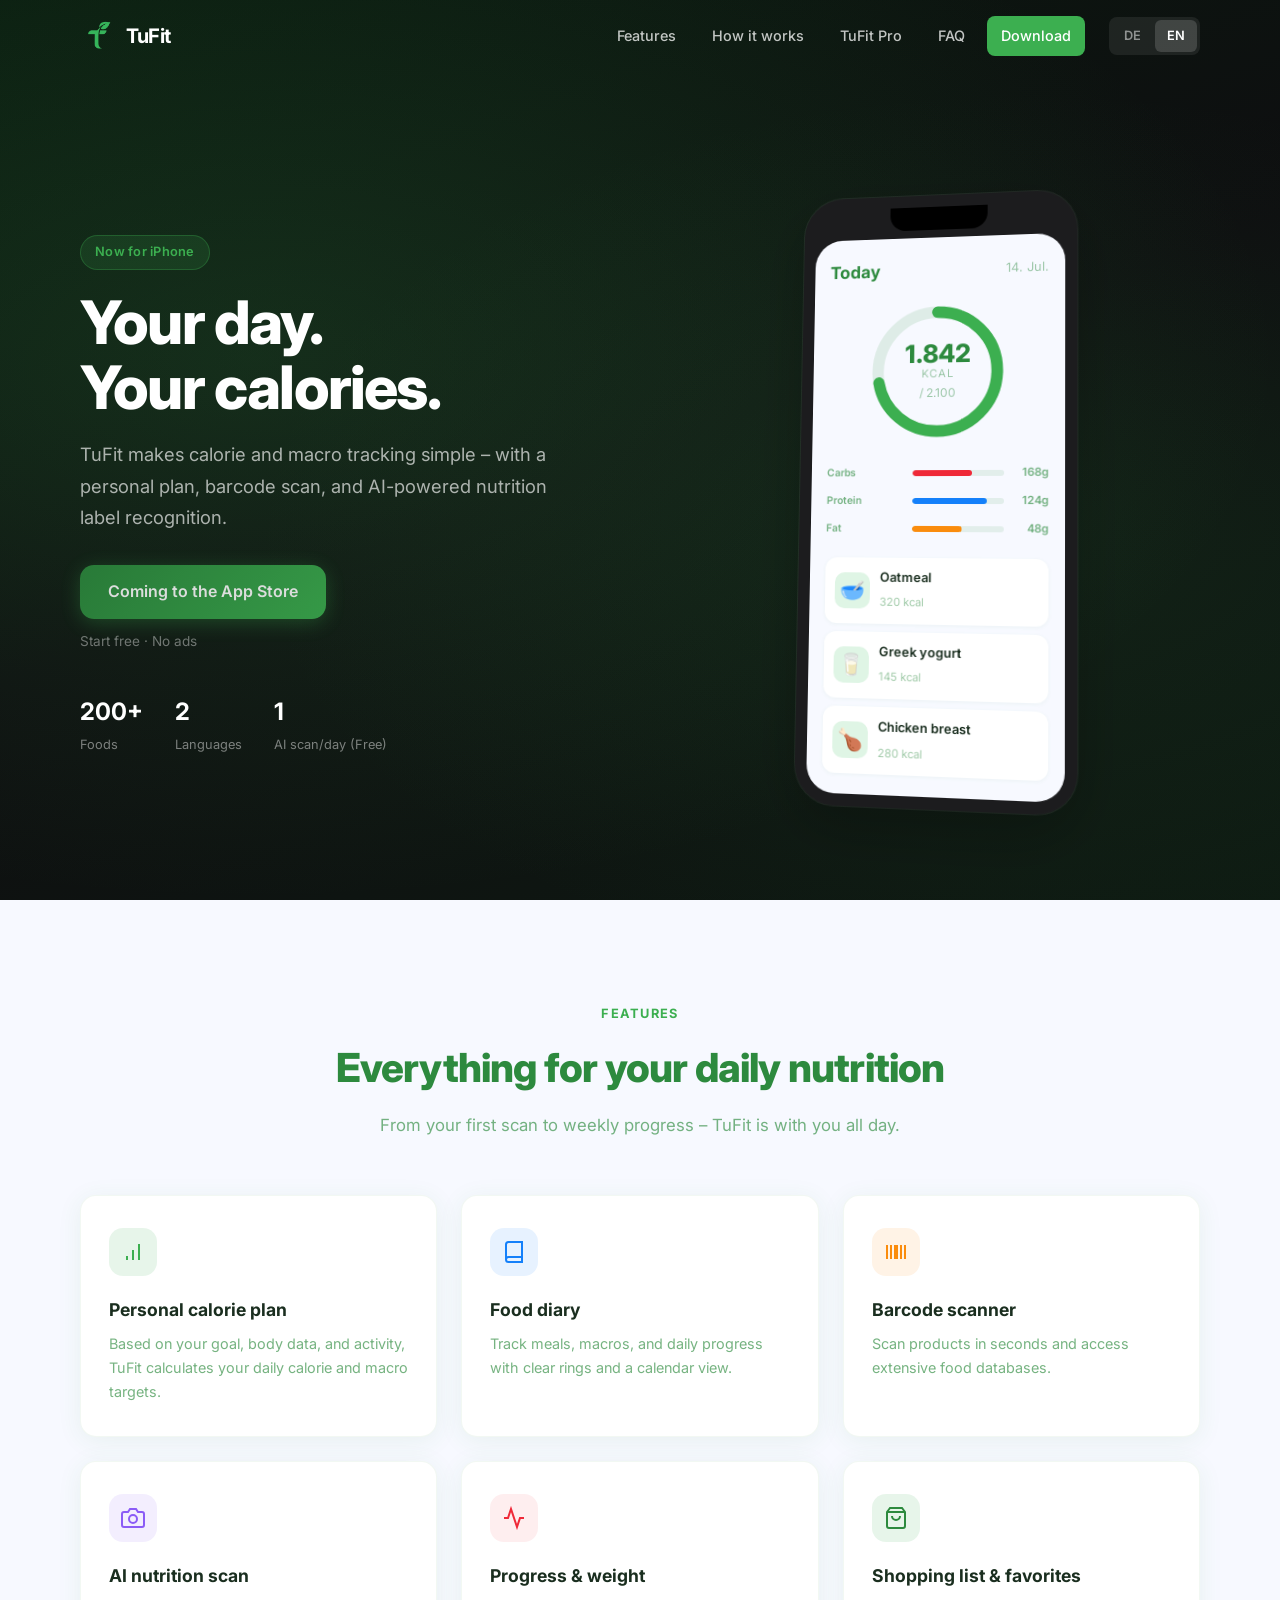
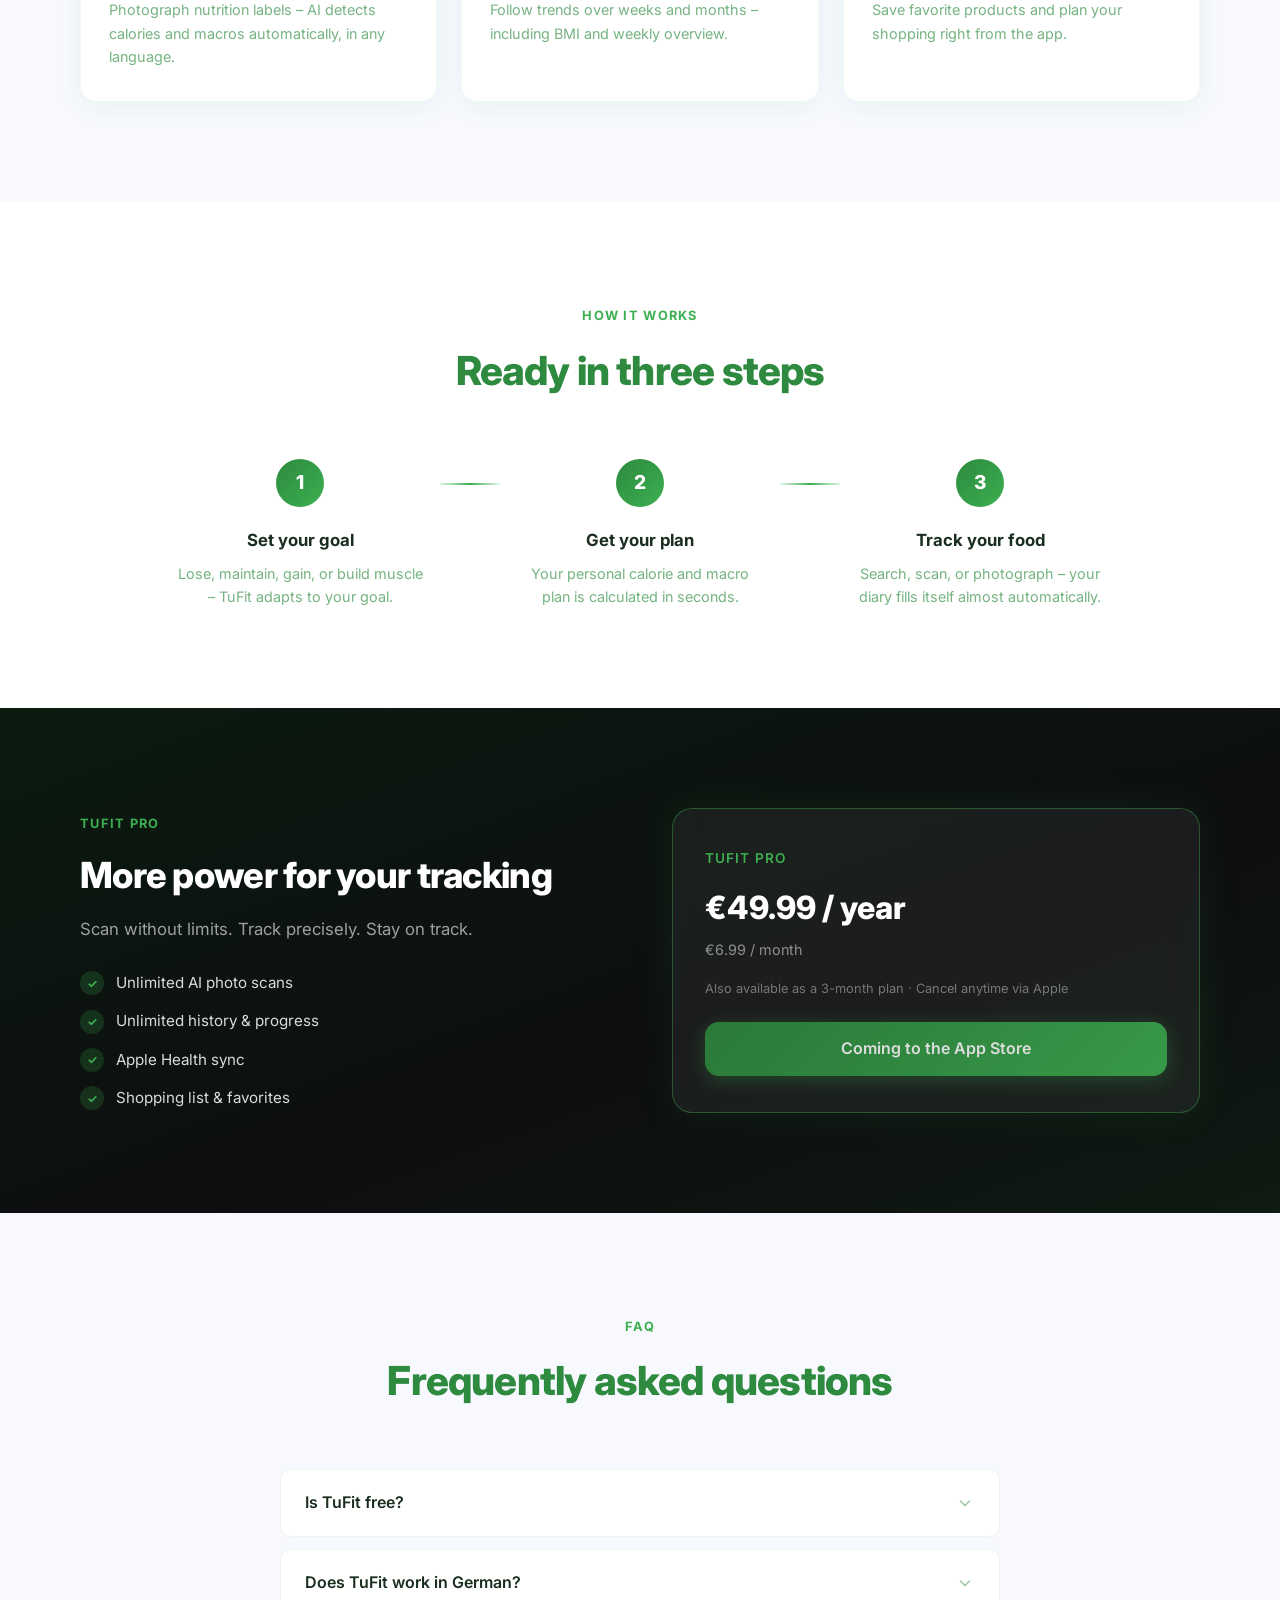
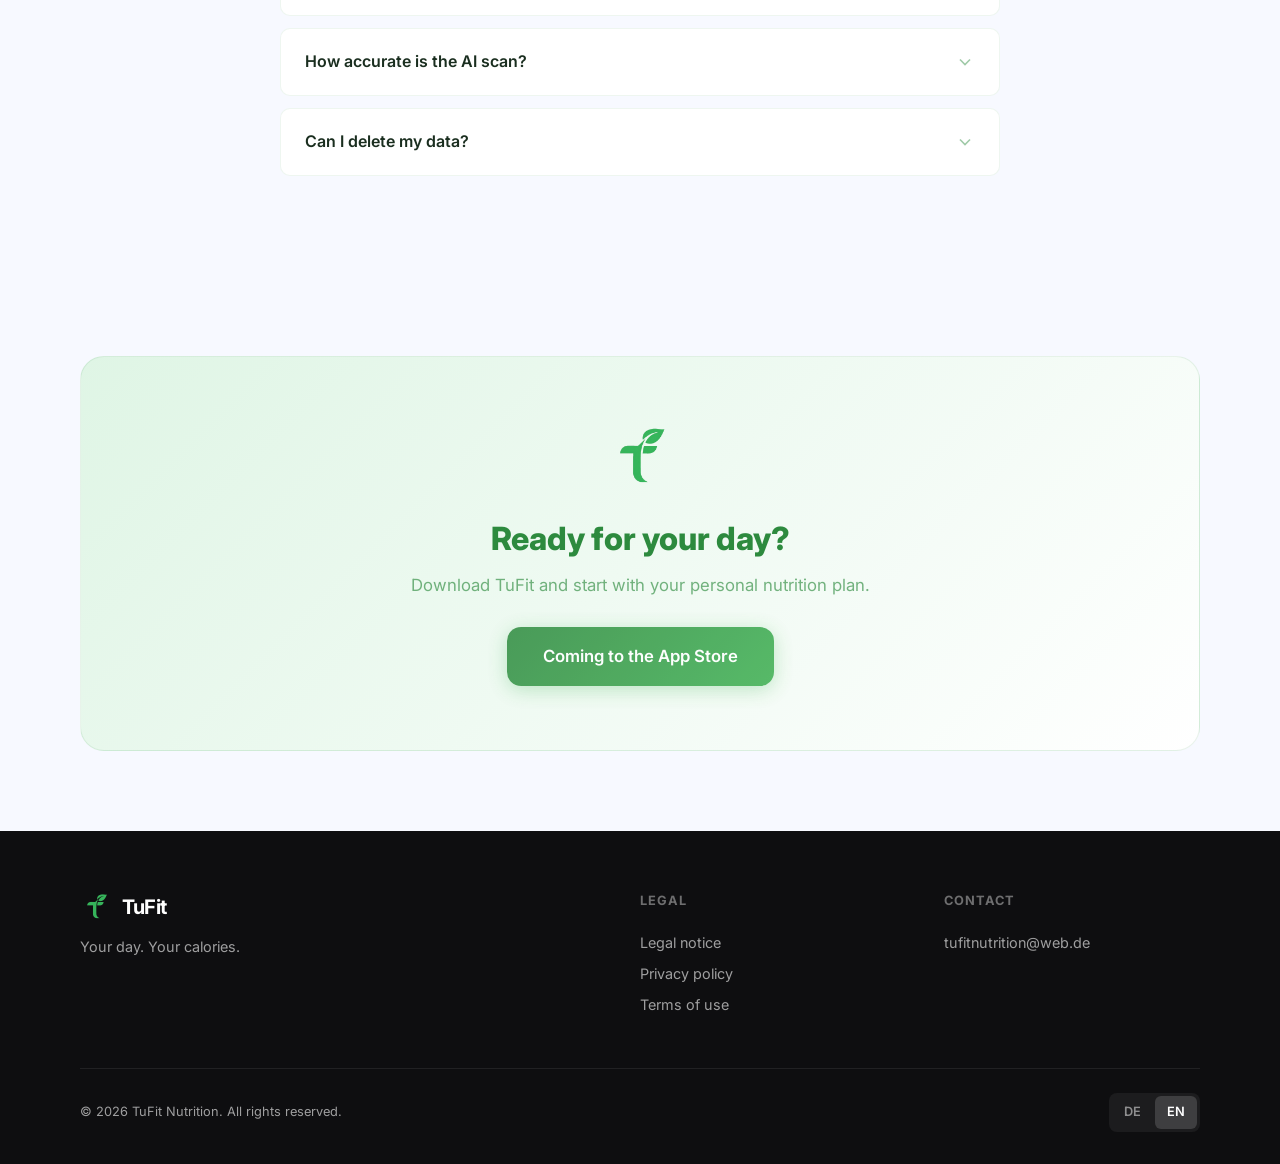
==== index.html @ 39a2e3a8 "Initial TuFit landing page for tufitnutrition.com. Co-authored-by: Cursor <cursoragent@cursor.com>" ====
<!DOCTYPE html>
<html lang="de">
<head>
  <meta charset="UTF-8">
  <meta name="viewport" content="width=device-width, initial-scale=1.0">
  <title>TuFit Nutrition</title>
  <meta name="description" content="TuFit – Kalorien- und Makro-Tracker für iOS">
  <meta name="theme-color" content="#0e0e10">
  <meta property="og:type" content="website">
  <meta property="og:url" content="https://tufitnutrition.com">
  <meta property="og:title" content="TuFit Nutrition – Your day. Your calories.">
  <meta property="og:description" content="Smart calorie & macro tracking for iOS. Personal plan, barcode scan, AI nutrition label recognition.">
  <meta property="og:image" content="https://tufitnutrition.com/assets/app-logo.png">
  <meta name="twitter:card" content="summary_large_image">
  <link rel="icon" type="image/png" href="assets/favicon.png">
  <link rel="apple-touch-icon" href="assets/favicon.png">
  <link rel="preconnect" href="https://fonts.googleapis.com">
  <link rel="preconnect" href="https://fonts.gstatic.com" crossorigin>
  <link href="https://fonts.googleapis.com/css2?family=Inter:wght@400;500;600;700;800&display=swap" rel="stylesheet">
  <link rel="stylesheet" href="css/styles.css">
</head>
<body>

  <header class="site-header">
    <div class="container header-inner">
      <a href="#" class="brand" aria-label="TuFit Nutrition">
        <img src="assets/app-logo.png" alt="" width="36" height="36" class="brand-logo">
        <span class="brand-name">TuFit</span>
      </a>

      <button class="nav-toggle" aria-label="Menu" aria-expanded="false">
        <span></span><span></span><span></span>
      </button>

      <nav class="nav-links" aria-label="Main">
        <a href="#features" data-i18n="nav.features">Features</a>
        <a href="#how" data-i18n="nav.how">So funktioniert's</a>
        <a href="#pro" data-i18n="nav.pro">TuFit Pro</a>
        <a href="#faq" data-i18n="nav.faq">FAQ</a>
        <a href="#download" class="nav-cta" data-i18n="nav.download">App laden</a>
      </nav>

      <div class="lang-switch" role="group" aria-label="Language">
        <button type="button" data-lang-btn="de" class="lang-btn active" data-i18n="lang.de">DE</button>
        <button type="button" data-lang-btn="en" class="lang-btn" data-i18n="lang.en">EN</button>
      </div>
    </div>
  </header>

  <main>

    <!-- Hero -->
    <section class="hero" id="download">
      <div class="hero-glow"></div>
      <div class="container hero-grid">
        <div class="hero-content reveal">
          <span class="hero-badge" data-i18n="hero.badge">Jetzt für iPhone</span>
          <h1 class="hero-title" data-i18n="hero.title" data-i18n-html>Dein Tag.<br>Deine Kalorien.</h1>
          <p class="hero-subtitle" data-i18n="hero.subtitle"></p>
          <div class="hero-actions">
            <a href="#" class="btn btn-primary" data-app-store data-i18n="hero.cta">Im App Store laden</a>
            <p class="hero-note" data-i18n="hero.note">Kostenlos starten · Keine Werbung</p>
          </div>
          <div class="hero-stats">
            <div class="stat">
              <strong>200+</strong>
              <span data-i18n="stats.foods">Lebensmittel</span>
            </div>
            <div class="stat">
              <strong>2</strong>
              <span data-i18n="stats.languages">Sprachen</span>
            </div>
            <div class="stat">
              <strong>1</strong>
              <span data-i18n="stats.scan">KI-Scan pro Tag (Free)</span>
            </div>
          </div>
        </div>

        <div class="hero-phone reveal reveal-delay-1" aria-hidden="true">
          <div class="phone-frame">
            <div class="phone-notch"></div>
            <div class="phone-screen">
              <div class="mock-header">
                <span class="mock-title" data-i18n="mock.today">Heute</span>
                <span class="mock-date">14. Jul.</span>
              </div>
              <div class="mock-ring-wrap">
                <svg class="mock-ring" viewBox="0 0 120 120">
                  <circle cx="60" cy="60" r="52" class="ring-track"/>
                  <circle cx="60" cy="60" r="52" class="ring-fill" style="--progress: 0.72"/>
                </svg>
                <div class="mock-ring-center">
                  <span class="mock-kcal-value">1.842</span>
                  <span class="mock-kcal-label" data-i18n="mock.kcal">kcal</span>
                  <span class="mock-kcal-goal">/ 2.100</span>
                </div>
              </div>
              <div class="mock-macros">
                <div class="mock-macro carbs">
                  <span class="mock-macro-label" data-i18n="mock.carbs">Kohlenhydrate</span>
                  <div class="mock-macro-bar"><div style="width: 65%"></div></div>
                  <span class="mock-macro-val">168g</span>
                </div>
                <div class="mock-macro protein">
                  <span class="mock-macro-label" data-i18n="mock.protein">Protein</span>
                  <div class="mock-macro-bar"><div style="width: 82%"></div></div>
                  <span class="mock-macro-val">124g</span>
                </div>
                <div class="mock-macro fat">
                  <span class="mock-macro-label" data-i18n="mock.fat">Fett</span>
                  <div class="mock-macro-bar"><div style="width: 54%"></div></div>
                  <span class="mock-macro-val">48g</span>
                </div>
              </div>
              <div class="mock-foods">
                <div class="mock-food">
                  <div class="mock-food-icon">🥣</div>
                  <div class="mock-food-info">
                    <span data-i18n="mock.item1">Haferflocken</span>
                    <small>320 kcal</small>
                  </div>
                </div>
                <div class="mock-food">
                  <div class="mock-food-icon">🥛</div>
                  <div class="mock-food-info">
                    <span data-i18n="mock.item2">Griechischer Joghurt</span>
                    <small>145 kcal</small>
                  </div>
                </div>
                <div class="mock-food">
                  <div class="mock-food-icon">🍗</div>
                  <div class="mock-food-info">
                    <span data-i18n="mock.item3">Hähnchenbrust</span>
                    <small>280 kcal</small>
                  </div>
                </div>
              </div>
            </div>
          </div>
        </div>
      </div>
    </section>

    <!-- Features -->
    <section class="section features" id="features">
      <div class="container">
        <div class="section-head reveal">
          <span class="section-label" data-i18n="features.label">Features</span>
          <h2 data-i18n="features.title">Alles für deinen Ernährungsalltag</h2>
          <p data-i18n="features.subtitle"></p>
        </div>
        <div class="feature-grid">
          <article class="feature-card reveal">
            <div class="feature-icon plan">
              <svg viewBox="0 0 24 24" fill="none" stroke="currentColor" stroke-width="2"><path d="M12 20V10M18 20V4M6 20v-4"/></svg>
            </div>
            <h3 data-i18n="feature.plan.title"></h3>
            <p data-i18n="feature.plan.desc"></p>
          </article>
          <article class="feature-card reveal reveal-delay-1">
            <div class="feature-icon diary">
              <svg viewBox="0 0 24 24" fill="none" stroke="currentColor" stroke-width="2"><path d="M4 19.5A2.5 2.5 0 0 1 6.5 17H20"/><path d="M6.5 2H20v20H6.5A2.5 2.5 0 0 1 4 19.5v-15A2.5 2.5 0 0 1 6.5 2z"/></svg>
            </div>
            <h3 data-i18n="feature.diary.title"></h3>
            <p data-i18n="feature.diary.desc"></p>
          </article>
          <article class="feature-card reveal reveal-delay-2">
            <div class="feature-icon barcode">
              <svg viewBox="0 0 24 24" fill="none" stroke="currentColor" stroke-width="2"><path d="M3 5v14M7 5v14M11 5v14M13 5v14M17 5v14M21 5v14"/></svg>
            </div>
            <h3 data-i18n="feature.barcode.title"></h3>
            <p data-i18n="feature.barcode.desc"></p>
          </article>
          <article class="feature-card reveal">
            <div class="feature-icon ai">
              <svg viewBox="0 0 24 24" fill="none" stroke="currentColor" stroke-width="2"><path d="M23 19a2 2 0 0 1-2 2H3a2 2 0 0 1-2-2V8a2 2 0 0 1 2-2h4l2-3h6l2 3h4a2 2 0 0 1 2 2z"/><circle cx="12" cy="13" r="4"/></svg>
            </div>
            <h3 data-i18n="feature.ai.title"></h3>
            <p data-i18n="feature.ai.desc"></p>
          </article>
          <article class="feature-card reveal reveal-delay-1">
            <div class="feature-icon progress">
              <svg viewBox="0 0 24 24" fill="none" stroke="currentColor" stroke-width="2"><polyline points="22 12 18 12 15 21 9 3 6 12 2 12"/></svg>
            </div>
            <h3 data-i18n="feature.progress.title"></h3>
            <p data-i18n="feature.progress.desc"></p>
          </article>
          <article class="feature-card reveal reveal-delay-2">
            <div class="feature-icon shopping">
              <svg viewBox="0 0 24 24" fill="none" stroke="currentColor" stroke-width="2"><path d="M6 2L3 6v14a2 2 0 0 0 2 2h14a2 2 0 0 0 2-2V6l-3-4z"/><line x1="3" y1="6" x2="21" y2="6"/><path d="M16 10a4 4 0 0 1-8 0"/></svg>
            </div>
            <h3 data-i18n="feature.shopping.title"></h3>
            <p data-i18n="feature.shopping.desc"></p>
          </article>
        </div>
      </div>
    </section>

    <!-- How it works -->
    <section class="section how" id="how">
      <div class="container">
        <div class="section-head reveal">
          <span class="section-label" data-i18n="how.label">So funktioniert's</span>
          <h2 data-i18n="how.title">In drei Schritten startklar</h2>
        </div>
        <div class="steps">
          <div class="step reveal">
            <div class="step-num">1</div>
            <h3 data-i18n="how.step1.title"></h3>
            <p data-i18n="how.step1.desc"></p>
          </div>
          <div class="step-connector" aria-hidden="true"></div>
          <div class="step reveal reveal-delay-1">
            <div class="step-num">2</div>
            <h3 data-i18n="how.step2.title"></h3>
            <p data-i18n="how.step2.desc"></p>
          </div>
          <div class="step-connector" aria-hidden="true"></div>
          <div class="step reveal reveal-delay-2">
            <div class="step-num">3</div>
            <h3 data-i18n="how.step3.title"></h3>
            <p data-i18n="how.step3.desc"></p>
          </div>
        </div>
      </div>
    </section>

    <!-- Pro -->
    <section class="section pro-section" id="pro">
      <div class="container pro-grid">
        <div class="pro-content reveal">
          <span class="section-label" data-i18n="pro.label">TuFit Pro</span>
          <h2 data-i18n="pro.title"></h2>
          <p class="pro-subtitle" data-i18n="pro.subtitle"></p>
          <ul class="pro-benefits">
            <li data-i18n="pro.benefit1"></li>
            <li data-i18n="pro.benefit2"></li>
            <li data-i18n="pro.benefit3"></li>
            <li data-i18n="pro.benefit4"></li>
          </ul>
        </div>
        <div class="pro-pricing reveal reveal-delay-1">
          <div class="price-card featured">
            <span class="price-label">TuFit Pro</span>
            <div class="price-row">
              <span class="price" data-i18n="pro.price.yearly">49,99 € / Jahr</span>
            </div>
            <span class="price-alt" data-i18n="pro.price.monthly">6,99 € / Monat</span>
            <p class="price-note" data-i18n="pro.price.note"></p>
            <a href="#download" class="btn btn-primary btn-block" data-app-store data-i18n="hero.cta">Im App Store laden</a>
          </div>
        </div>
      </div>
    </section>

    <!-- FAQ -->
    <section class="section faq-section" id="faq">
      <div class="container container-narrow">
        <div class="section-head reveal">
          <span class="section-label" data-i18n="faq.label">FAQ</span>
          <h2 data-i18n="faq.title">Häufige Fragen</h2>
        </div>
        <div class="faq-list">
          <div class="faq-item reveal">
            <button class="faq-question" type="button">
              <span data-i18n="faq.q1"></span>
              <svg class="faq-chevron" viewBox="0 0 24 24" fill="none" stroke="currentColor" stroke-width="2"><polyline points="6 9 12 15 18 9"/></svg>
            </button>
            <div class="faq-answer"><p data-i18n="faq.a1"></p></div>
          </div>
          <div class="faq-item reveal reveal-delay-1">
            <button class="faq-question" type="button">
              <span data-i18n="faq.q2"></span>
              <svg class="faq-chevron" viewBox="0 0 24 24" fill="none" stroke="currentColor" stroke-width="2"><polyline points="6 9 12 15 18 9"/></svg>
            </button>
            <div class="faq-answer"><p data-i18n="faq.a2"></p></div>
          </div>
          <div class="faq-item reveal reveal-delay-2">
            <button class="faq-question" type="button">
              <span data-i18n="faq.q3"></span>
              <svg class="faq-chevron" viewBox="0 0 24 24" fill="none" stroke="currentColor" stroke-width="2"><polyline points="6 9 12 15 18 9"/></svg>
            </button>
            <div class="faq-answer"><p data-i18n="faq.a3"></p></div>
          </div>
          <div class="faq-item reveal">
            <button class="faq-question" type="button">
              <span data-i18n="faq.q4"></span>
              <svg class="faq-chevron" viewBox="0 0 24 24" fill="none" stroke="currentColor" stroke-width="2"><polyline points="6 9 12 15 18 9"/></svg>
            </button>
            <div class="faq-answer"><p data-i18n="faq.a4"></p></div>
          </div>
        </div>
      </div>
    </section>

    <!-- CTA -->
    <section class="cta-section">
      <div class="container cta-inner reveal">
        <img src="assets/app-logo.png" alt="" width="72" height="72" class="cta-logo">
        <h2 data-i18n="cta.title">Bereit für deinen Tag?</h2>
        <p data-i18n="cta.subtitle"></p>
        <a href="#" class="btn btn-primary btn-lg" data-app-store data-i18n="cta.button">TuFit kostenlos laden</a>
      </div>
    </section>

  </main>

  <footer class="site-footer">
    <div class="container footer-grid">
      <div class="footer-brand">
        <a href="#" class="brand">
          <img src="assets/app-logo.png" alt="" width="32" height="32" class="brand-logo">
          <span class="brand-name">TuFit</span>
        </a>
        <p data-i18n="footer.tagline">Dein Tag. Deine Kalorien.</p>
      </div>
      <div class="footer-col">
        <h4 data-i18n="footer.legal">Rechtliches</h4>
        <a href="imprint.html" data-i18n="footer.imprint">Impressum</a>
        <a href="privacy.html" data-i18n="footer.privacy">Datenschutz</a>
        <a href="terms.html" data-i18n="footer.terms">Nutzungsbedingungen</a>
      </div>
      <div class="footer-col">
        <h4 data-i18n="footer.contact">Kontakt</h4>
        <a href="mailto:tufitnutrition@web.de">tufitnutrition@web.de</a>
      </div>
    </div>
    <div class="container footer-bottom">
      <p data-i18n="footer.rights">© 2026 TuFit Nutrition. Alle Rechte vorbehalten.</p>
      <div class="lang-switch lang-switch-footer" role="group" aria-label="Language">
        <button type="button" data-lang-btn="de" class="lang-btn active" data-i18n="lang.de">DE</button>
        <button type="button" data-lang-btn="en" class="lang-btn" data-i18n="lang.en">EN</button>
      </div>
    </div>
  </footer>

  <script src="js/i18n.js"></script>
  <script src="js/main.js"></script>
</body>
</html>
---- css/styles.css ----
/* TuFit Nutrition – Landing Page */

:root {
  --primary: #3caf50;
  --primary-deep: #2d8a3e;
  --primary-light: #dff5e5;
  --bg: #f7f9ff;
  --surface: #ffffff;
  --text: #1a2e1f;
  --text-secondary: rgba(45, 138, 62, 0.65);
  --text-muted: rgba(45, 138, 62, 0.45);
  --dark: #0e0e10;
  --dark-surface: #1c1c1e;
  --macro-carbs: #ef2938;
  --macro-protein: #1480fa;
  --macro-fat: #fa8c0d;
  --shadow: 0 4px 24px rgba(45, 138, 62, 0.08);
  --shadow-lg: 0 20px 60px rgba(0, 0, 0, 0.25);
  --radius: 16px;
  --radius-sm: 10px;
  --font: "Inter", -apple-system, BlinkMacSystemFont, "Segoe UI", sans-serif;
  --header-h: 72px;
  --transition: 0.25s cubic-bezier(0.4, 0, 0.2, 1);
}

*, *::before, *::after { box-sizing: border-box; margin: 0; padding: 0; }

html {
  scroll-behavior: smooth;
  -webkit-font-smoothing: antialiased;
}

body {
  font-family: var(--font);
  background: var(--bg);
  color: var(--text);
  line-height: 1.6;
  overflow-x: hidden;
}

img { display: block; max-width: 100%; }
a { color: inherit; text-decoration: none; }
button { font: inherit; cursor: pointer; border: none; background: none; }

.container {
  width: min(1120px, 100% - 48px);
  margin-inline: auto;
}

.container-narrow {
  width: min(720px, 100% - 48px);
  margin-inline: auto;
}

/* ── Header ── */

.site-header {
  position: fixed;
  top: 0;
  left: 0;
  right: 0;
  z-index: 100;
  height: var(--header-h);
  transition: background var(--transition), box-shadow var(--transition), backdrop-filter var(--transition);
}

.site-header.scrolled {
  background: rgba(14, 14, 16, 0.85);
  backdrop-filter: blur(16px);
  -webkit-backdrop-filter: blur(16px);
  box-shadow: 0 1px 0 rgba(255, 255, 255, 0.06);
}

.header-inner {
  display: flex;
  align-items: center;
  height: 100%;
  gap: 24px;
}

.brand {
  display: flex;
  align-items: center;
  gap: 10px;
  flex-shrink: 0;
}

.brand-logo {
  border-radius: 10px;
}

.brand-name {
  font-size: 1.25rem;
  font-weight: 700;
  color: #fff;
  letter-spacing: -0.02em;
}

.nav-links {
  display: flex;
  align-items: center;
  gap: 8px;
  margin-left: auto;
}

.nav-links a {
  color: rgba(255, 255, 255, 0.75);
  font-size: 0.9rem;
  font-weight: 500;
  padding: 8px 14px;
  border-radius: 8px;
  transition: color var(--transition), background var(--transition);
}

.nav-links a:hover {
  color: #fff;
  background: rgba(255, 255, 255, 0.08);
}

.nav-cta {
  background: var(--primary) !important;
  color: #fff !important;
}

.nav-cta:hover {
  background: var(--primary-deep) !important;
}

.lang-switch {
  display: flex;
  gap: 2px;
  background: rgba(255, 255, 255, 0.08);
  border-radius: 8px;
  padding: 3px;
  flex-shrink: 0;
}

.lang-btn {
  padding: 6px 12px;
  font-size: 0.8rem;
  font-weight: 600;
  color: rgba(255, 255, 255, 0.5);
  border-radius: 6px;
  transition: all var(--transition);
}

.lang-btn.active {
  background: rgba(255, 255, 255, 0.15);
  color: #fff;
}

.nav-toggle {
  display: none;
  flex-direction: column;
  gap: 5px;
  padding: 8px;
  margin-left: auto;
}

.nav-toggle span {
  display: block;
  width: 22px;
  height: 2px;
  background: #fff;
  border-radius: 2px;
  transition: var(--transition);
}

/* ── Buttons ── */

.btn {
  display: inline-flex;
  align-items: center;
  justify-content: center;
  gap: 8px;
  padding: 14px 28px;
  font-size: 1rem;
  font-weight: 600;
  border-radius: 14px;
  transition: transform var(--transition), box-shadow var(--transition), background var(--transition);
}

.btn:active { transform: scale(0.98); }

.btn-primary {
  background: linear-gradient(135deg, var(--primary-deep), var(--primary));
  color: #fff;
  box-shadow: 0 4px 20px rgba(60, 175, 80, 0.35);
}

.btn-primary:hover {
  box-shadow: 0 8px 32px rgba(60, 175, 80, 0.45);
}

.btn-primary.disabled {
  opacity: 0.85;
  cursor: default;
}

.btn-lg {
  padding: 16px 36px;
  font-size: 1.05rem;
}

.btn-block { width: 100%; }

/* ── Hero ── */

.hero {
  position: relative;
  min-height: 100vh;
  min-height: 100dvh;
  background: var(--dark);
  padding-top: var(--header-h);
  display: flex;
  align-items: center;
  overflow: hidden;
}

.hero-glow {
  position: absolute;
  inset: 0;
  background:
    radial-gradient(ellipse 80% 60% at 20% 40%, rgba(60, 175, 80, 0.18), transparent),
    radial-gradient(ellipse 60% 50% at 80% 60%, rgba(45, 138, 62, 0.12), transparent),
    linear-gradient(160deg, #0a1a0f 0%, var(--dark) 50%, #0e1a12 100%);
  pointer-events: none;
}

.hero-grid {
  display: grid;
  grid-template-columns: 1fr 1fr;
  gap: 64px;
  align-items: center;
  padding-block: 80px 60px;
  position: relative;
}

.hero-badge {
  display: inline-block;
  padding: 6px 14px;
  background: rgba(60, 175, 80, 0.15);
  border: 1px solid rgba(60, 175, 80, 0.3);
  border-radius: 100px;
  font-size: 0.8rem;
  font-weight: 600;
  color: var(--primary);
  margin-bottom: 20px;
  letter-spacing: 0.02em;
}

.hero-title {
  font-size: clamp(2.5rem, 5vw, 3.75rem);
  font-weight: 800;
  line-height: 1.08;
  color: #fff;
  letter-spacing: -0.03em;
  margin-bottom: 20px;
}

.hero-subtitle {
  font-size: 1.15rem;
  color: rgba(255, 255, 255, 0.65);
  max-width: 480px;
  margin-bottom: 32px;
  line-height: 1.7;
}

.hero-actions { margin-bottom: 40px; }

.hero-note {
  margin-top: 12px;
  font-size: 0.85rem;
  color: rgba(255, 255, 255, 0.4);
}

.hero-stats {
  display: flex;
  gap: 32px;
}

.stat strong {
  display: block;
  font-size: 1.5rem;
  font-weight: 700;
  color: #fff;
}

.stat span {
  font-size: 0.8rem;
  color: rgba(255, 255, 255, 0.45);
}

/* ── Phone Mockup ── */

.hero-phone {
  display: flex;
  justify-content: center;
  perspective: 1000px;
}

.phone-frame {
  width: 280px;
  background: #1c1c1e;
  border-radius: 40px;
  padding: 12px;
  box-shadow: var(--shadow-lg), 0 0 0 1px rgba(255, 255, 255, 0.08);
  transform: rotateY(-8deg) rotateX(4deg);
  animation: phoneFloat 6s ease-in-out infinite;
}

@keyframes phoneFloat {
  0%, 100% { transform: rotateY(-8deg) rotateX(4deg) translateY(0); }
  50% { transform: rotateY(-8deg) rotateX(4deg) translateY(-12px); }
}

.phone-notch {
  width: 100px;
  height: 24px;
  background: #000;
  border-radius: 0 0 16px 16px;
  margin: 0 auto 8px;
}

.phone-screen {
  background: var(--bg);
  border-radius: 28px;
  padding: 20px 16px;
  min-height: 480px;
}

.mock-header {
  display: flex;
  justify-content: space-between;
  align-items: center;
  margin-bottom: 20px;
}

.mock-title {
  font-weight: 700;
  font-size: 1.1rem;
  color: var(--primary-deep);
}

.mock-date {
  font-size: 0.8rem;
  color: var(--text-muted);
}

.mock-ring-wrap {
  position: relative;
  width: 140px;
  height: 140px;
  margin: 0 auto 24px;
}

.mock-ring {
  width: 100%;
  height: 100%;
  transform: rotate(-90deg);
}

.ring-track {
  fill: none;
  stroke: rgba(45, 138, 62, 0.12);
  stroke-width: 10;
}

.ring-fill {
  fill: none;
  stroke: var(--primary);
  stroke-width: 10;
  stroke-linecap: round;
  stroke-dasharray: 326.7;
  stroke-dashoffset: calc(326.7 * (1 - var(--progress, 0.72)));
  transition: stroke-dashoffset 1.5s ease;
}

.mock-ring-center {
  position: absolute;
  inset: 0;
  display: flex;
  flex-direction: column;
  align-items: center;
  justify-content: center;
}

.mock-kcal-value {
  font-size: 1.6rem;
  font-weight: 800;
  color: var(--primary-deep);
  line-height: 1;
}

.mock-kcal-label {
  font-size: 0.7rem;
  color: var(--text-muted);
  text-transform: uppercase;
  letter-spacing: 0.05em;
}

.mock-kcal-goal {
  font-size: 0.75rem;
  color: var(--text-muted);
}

.mock-macros {
  display: flex;
  flex-direction: column;
  gap: 10px;
  margin-bottom: 20px;
}

.mock-macro {
  display: grid;
  grid-template-columns: 80px 1fr 36px;
  align-items: center;
  gap: 8px;
}

.mock-macro-label {
  font-size: 0.65rem;
  font-weight: 600;
  color: var(--text-secondary);
}

.mock-macro-bar {
  height: 6px;
  background: rgba(45, 138, 62, 0.1);
  border-radius: 3px;
  overflow: hidden;
}

.mock-macro-bar div {
  height: 100%;
  border-radius: 3px;
  transition: width 1.2s ease;
}

.mock-macro.carbs .mock-macro-bar div { background: var(--macro-carbs); }
.mock-macro.protein .mock-macro-bar div { background: var(--macro-protein); }
.mock-macro.fat .mock-macro-bar div { background: var(--macro-fat); }

.mock-macro-val {
  font-size: 0.7rem;
  font-weight: 600;
  text-align: right;
  color: var(--text-secondary);
}

.mock-foods {
  display: flex;
  flex-direction: column;
  gap: 8px;
}

.mock-food {
  display: flex;
  align-items: center;
  gap: 10px;
  padding: 10px;
  background: var(--surface);
  border-radius: 12px;
  box-shadow: 0 1px 4px rgba(45, 138, 62, 0.06);
}

.mock-food-icon {
  font-size: 1.3rem;
  width: 36px;
  height: 36px;
  display: flex;
  align-items: center;
  justify-content: center;
  background: var(--primary-light);
  border-radius: 10px;
}

.mock-food-info span {
  display: block;
  font-size: 0.8rem;
  font-weight: 600;
  color: var(--text);
}

.mock-food-info small {
  font-size: 0.7rem;
  color: var(--text-muted);
}

/* ── Sections ── */

.section {
  padding: 100px 0;
}

.section-head {
  text-align: center;
  margin-bottom: 56px;
}

.section-label {
  display: inline-block;
  font-size: 0.8rem;
  font-weight: 700;
  text-transform: uppercase;
  letter-spacing: 0.1em;
  color: var(--primary);
  margin-bottom: 12px;
}

.section-head h2 {
  font-size: clamp(1.75rem, 3.5vw, 2.5rem);
  font-weight: 800;
  letter-spacing: -0.02em;
  color: var(--primary-deep);
  margin-bottom: 12px;
}

.section-head p {
  font-size: 1.05rem;
  color: var(--text-secondary);
  max-width: 560px;
  margin-inline: auto;
}

/* ── Features ── */

.feature-grid {
  display: grid;
  grid-template-columns: repeat(3, 1fr);
  gap: 24px;
}

.feature-card {
  background: var(--surface);
  border-radius: var(--radius);
  padding: 32px 28px;
  box-shadow: var(--shadow);
  border: 1px solid rgba(45, 138, 62, 0.06);
  transition: transform var(--transition), box-shadow var(--transition);
}

.feature-card:hover {
  transform: translateY(-4px);
  box-shadow: 0 12px 40px rgba(45, 138, 62, 0.12);
}

.feature-icon {
  width: 48px;
  height: 48px;
  border-radius: 14px;
  display: flex;
  align-items: center;
  justify-content: center;
  margin-bottom: 20px;
}

.feature-icon svg {
  width: 24px;
  height: 24px;
}

.feature-icon.plan { background: rgba(60, 175, 80, 0.12); color: var(--primary); }
.feature-icon.diary { background: rgba(20, 128, 250, 0.1); color: var(--macro-protein); }
.feature-icon.barcode { background: rgba(250, 140, 13, 0.1); color: var(--macro-fat); }
.feature-icon.ai { background: rgba(139, 92, 246, 0.1); color: #8b5cf6; }
.feature-icon.progress { background: rgba(239, 41, 56, 0.08); color: var(--macro-carbs); }
.feature-icon.shopping { background: rgba(60, 175, 80, 0.12); color: var(--primary-deep); }

.feature-card h3 {
  font-size: 1.1rem;
  font-weight: 700;
  margin-bottom: 8px;
  color: var(--text);
}

.feature-card p {
  font-size: 0.9rem;
  color: var(--text-secondary);
  line-height: 1.65;
}

/* ── How it works ── */

.how {
  background: var(--surface);
}

.steps {
  display: flex;
  align-items: flex-start;
  justify-content: center;
  gap: 0;
}

.step {
  flex: 1;
  max-width: 280px;
  text-align: center;
  padding: 0 16px;
}

.step-num {
  width: 48px;
  height: 48px;
  border-radius: 50%;
  background: linear-gradient(135deg, var(--primary-deep), var(--primary));
  color: #fff;
  font-size: 1.2rem;
  font-weight: 800;
  display: flex;
  align-items: center;
  justify-content: center;
  margin: 0 auto 20px;
}

.step h3 {
  font-size: 1.05rem;
  font-weight: 700;
  margin-bottom: 8px;
  color: var(--text);
}

.step p {
  font-size: 0.9rem;
  color: var(--text-secondary);
  line-height: 1.6;
}

.step-connector {
  width: 60px;
  height: 2px;
  background: linear-gradient(90deg, var(--primary-light), var(--primary), var(--primary-light));
  margin-top: 24px;
  flex-shrink: 0;
}

/* ── Pro ── */

.pro-section {
  background: linear-gradient(160deg, #0a1a0f, var(--dark) 60%, #0e1a12);
  color: #fff;
}

.pro-grid {
  display: grid;
  grid-template-columns: 1fr 1fr;
  gap: 64px;
  align-items: center;
}

.pro-section .section-label { color: var(--primary); }

.pro-content h2 {
  font-size: clamp(1.75rem, 3vw, 2.25rem);
  font-weight: 800;
  letter-spacing: -0.02em;
  margin-bottom: 12px;
}

.pro-subtitle {
  font-size: 1.05rem;
  color: rgba(255, 255, 255, 0.6);
  margin-bottom: 28px;
}

.pro-benefits {
  list-style: none;
  display: flex;
  flex-direction: column;
  gap: 14px;
}

.pro-benefits li {
  display: flex;
  align-items: center;
  gap: 12px;
  font-size: 0.95rem;
  color: rgba(255, 255, 255, 0.85);
}

.pro-benefits li::before {
  content: "✓";
  display: flex;
  align-items: center;
  justify-content: center;
  width: 24px;
  height: 24px;
  border-radius: 50%;
  background: rgba(60, 175, 80, 0.2);
  color: var(--primary);
  font-size: 0.75rem;
  font-weight: 700;
  flex-shrink: 0;
}

.price-card {
  background: rgba(255, 255, 255, 0.06);
  border: 1px solid rgba(255, 255, 255, 0.1);
  border-radius: 20px;
  padding: 36px 32px;
  backdrop-filter: blur(12px);
}

.price-card.featured {
  border-color: rgba(60, 175, 80, 0.4);
  box-shadow: 0 0 40px rgba(60, 175, 80, 0.1);
}

.price-label {
  font-size: 0.85rem;
  font-weight: 600;
  color: var(--primary);
  text-transform: uppercase;
  letter-spacing: 0.08em;
}

.price {
  display: block;
  font-size: 2rem;
  font-weight: 800;
  margin: 12px 0 4px;
}

.price-alt {
  font-size: 0.9rem;
  color: rgba(255, 255, 255, 0.5);
}

.price-note {
  font-size: 0.8rem;
  color: rgba(255, 255, 255, 0.4);
  margin: 16px 0 24px;
  line-height: 1.5;
}

/* ── FAQ ── */

.faq-list {
  display: flex;
  flex-direction: column;
  gap: 12px;
}

.faq-item {
  background: var(--surface);
  border-radius: var(--radius-sm);
  border: 1px solid rgba(45, 138, 62, 0.08);
  overflow: hidden;
}

.faq-question {
  width: 100%;
  display: flex;
  align-items: center;
  justify-content: space-between;
  gap: 16px;
  padding: 20px 24px;
  font-size: 1rem;
  font-weight: 600;
  color: var(--text);
  text-align: left;
}

.faq-chevron {
  width: 20px;
  height: 20px;
  flex-shrink: 0;
  color: var(--text-muted);
  transition: transform var(--transition);
}

.faq-item.open .faq-chevron {
  transform: rotate(180deg);
}

.faq-answer {
  max-height: 0;
  overflow: hidden;
  transition: max-height 0.35s ease;
}

.faq-item.open .faq-answer {
  max-height: 200px;
}

.faq-answer p {
  padding: 0 24px 20px;
  font-size: 0.9rem;
  color: var(--text-secondary);
  line-height: 1.7;
}

/* ── CTA ── */

.cta-section {
  padding: 80px 0;
}

.cta-inner {
  text-align: center;
  background: linear-gradient(135deg, var(--primary-light), var(--surface));
  border-radius: 24px;
  padding: 64px 40px;
  border: 1px solid rgba(45, 138, 62, 0.1);
}

.cta-logo {
  margin: 0 auto 20px;
  border-radius: 18px;
}

.cta-inner h2 {
  font-size: clamp(1.5rem, 3vw, 2rem);
  font-weight: 800;
  color: var(--primary-deep);
  margin-bottom: 8px;
}

.cta-inner p {
  color: var(--text-secondary);
  margin-bottom: 28px;
  font-size: 1.05rem;
}

/* ── Footer ── */

.site-footer {
  background: var(--dark);
  color: rgba(255, 255, 255, 0.6);
  padding: 60px 0 32px;
}

.footer-grid {
  display: grid;
  grid-template-columns: 2fr 1fr 1fr;
  gap: 48px;
  margin-bottom: 48px;
}

.footer-brand p {
  margin-top: 12px;
  font-size: 0.9rem;
}

.footer-col h4 {
  font-size: 0.8rem;
  font-weight: 700;
  text-transform: uppercase;
  letter-spacing: 0.08em;
  color: rgba(255, 255, 255, 0.4);
  margin-bottom: 16px;
}

.footer-col a {
  display: block;
  font-size: 0.9rem;
  padding: 4px 0;
  transition: color var(--transition);
}

.footer-col a:hover { color: #fff; }

.footer-bottom {
  display: flex;
  align-items: center;
  justify-content: space-between;
  padding-top: 24px;
  border-top: 1px solid rgba(255, 255, 255, 0.08);
  font-size: 0.8rem;
}

.lang-switch-footer {
  background: rgba(255, 255, 255, 0.06);
}

/* ── Reveal animations ── */

.reveal {
  opacity: 0;
  transform: translateY(24px);
  transition: opacity 0.7s ease, transform 0.7s ease;
}

.reveal.visible {
  opacity: 1;
  transform: translateY(0);
}

.reveal-delay-1 { transition-delay: 0.1s; }
.reveal-delay-2 { transition-delay: 0.2s; }

/* ── Legal pages ── */

.legal-page {
  padding-top: calc(var(--header-h) + 48px);
  padding-bottom: 80px;
  min-height: 100vh;
}

.legal-page .container {
  max-width: 720px;
}

.legal-page h1 {
  font-size: 2rem;
  font-weight: 800;
  color: var(--primary-deep);
  margin-bottom: 8px;
}

.legal-page .legal-updated {
  font-size: 0.85rem;
  color: var(--text-muted);
  margin-bottom: 40px;
}

.legal-page h2 {
  font-size: 1.15rem;
  font-weight: 700;
  color: var(--text);
  margin: 32px 0 12px;
}

.legal-page p,
.legal-page li {
  font-size: 0.95rem;
  color: var(--text-secondary);
  line-height: 1.75;
  margin-bottom: 12px;
}

.legal-page ul {
  padding-left: 20px;
  margin-bottom: 16px;
}

.legal-page a {
  color: var(--primary);
  text-decoration: underline;
  text-underline-offset: 2px;
}

.legal-back {
  display: inline-flex;
  align-items: center;
  gap: 6px;
  font-size: 0.9rem;
  font-weight: 500;
  color: var(--text-secondary);
  margin-bottom: 32px;
  transition: color var(--transition);
}

.legal-back:hover { color: var(--primary); }

.legal-page .site-header.scrolled,
.legal-page .site-header {
  background: var(--surface);
  box-shadow: 0 1px 0 rgba(45, 138, 62, 0.08);
}

.legal-page .brand-name { color: var(--primary-deep); }
.legal-page .nav-links a { color: var(--text-secondary); }
.legal-page .nav-links a:hover { color: var(--primary-deep); background: var(--primary-light); }
.legal-page .lang-btn { color: var(--text-muted); }
.legal-page .lang-btn.active { background: var(--primary-light); color: var(--primary-deep); }
.legal-page .lang-switch { background: var(--primary-light); }
.legal-page .nav-toggle span { background: var(--primary-deep); }

/* ── Responsive ── */

@media (max-width: 960px) {
  .hero-grid {
    grid-template-columns: 1fr;
    text-align: center;
    gap: 48px;
  }

  .hero-subtitle { margin-inline: auto; }
  .hero-stats { justify-content: center; }
  .hero-phone { order: -1; }
  .phone-frame { transform: none; animation: none; }

  .feature-grid { grid-template-columns: repeat(2, 1fr); }
  .pro-grid { grid-template-columns: 1fr; }
  .footer-grid { grid-template-columns: 1fr 1fr; }
}

@media (max-width: 720px) {
  .nav-toggle { display: flex; }

  .nav-links {
    position: fixed;
    top: var(--header-h);
    left: 0;
    right: 0;
    background: rgba(14, 14, 16, 0.97);
    backdrop-filter: blur(16px);
    flex-direction: column;
    padding: 16px 24px 24px;
    gap: 4px;
    transform: translateY(-110%);
    opacity: 0;
    transition: transform var(--transition), opacity var(--transition);
    pointer-events: none;
  }

  .nav-links.open {
    transform: translateY(0);
    opacity: 1;
    pointer-events: auto;
  }

  .nav-links a {
    width: 100%;
    padding: 12px 16px;
    font-size: 1rem;
  }

  .lang-switch:not(.lang-switch-footer) { display: none; }

  .feature-grid { grid-template-columns: 1fr; }

  .steps {
    flex-direction: column;
    align-items: center;
    gap: 24px;
  }

  .step-connector {
    width: 2px;
    height: 32px;
    margin: 0;
  }

  .hero-stats {
    flex-direction: column;
    gap: 16px;
    align-items: center;
  }

  .footer-grid { grid-template-columns: 1fr; gap: 32px; }
  .footer-bottom { flex-direction: column; gap: 16px; text-align: center; }

  .container { width: min(1120px, 100% - 32px); }
}

@media (prefers-reduced-motion: reduce) {
  *, *::before, *::after {
    animation-duration: 0.01ms !important;
    transition-duration: 0.01ms !important;
  }
  .reveal { opacity: 1; transform: none; }
}
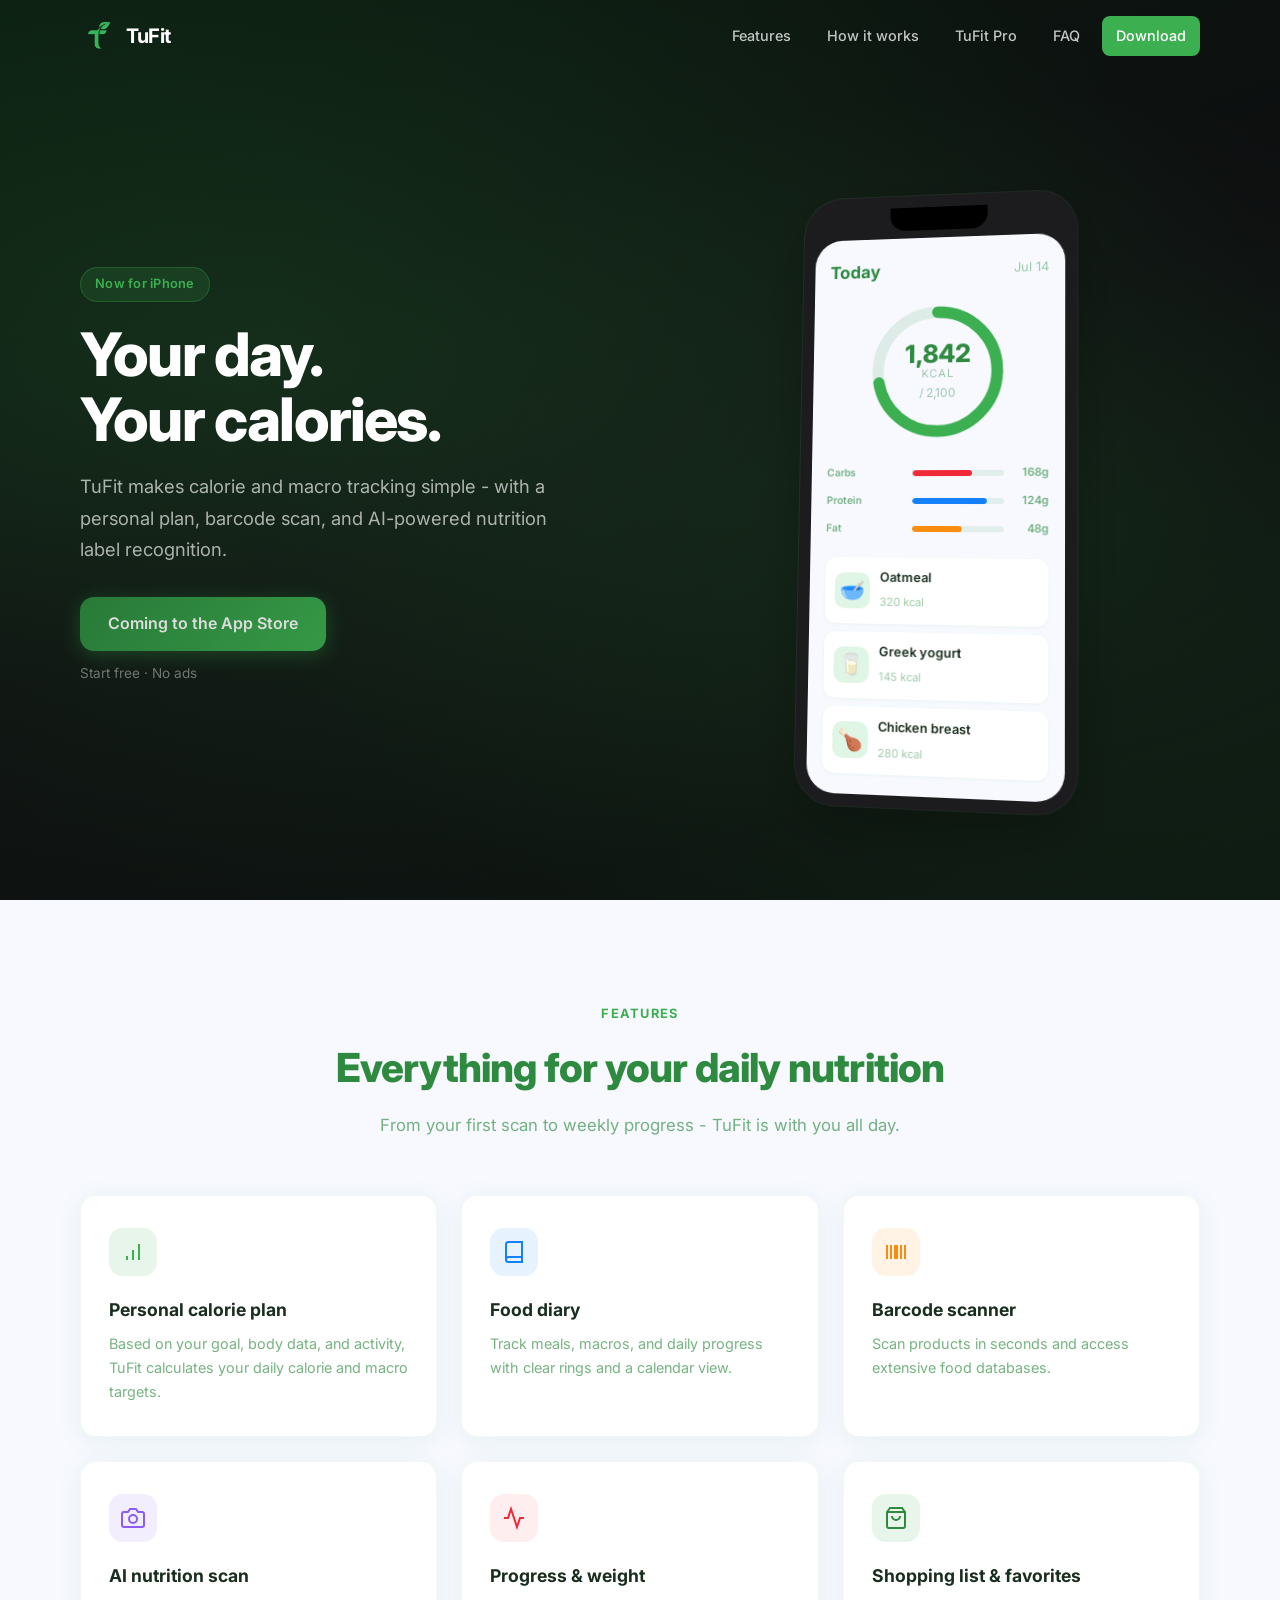
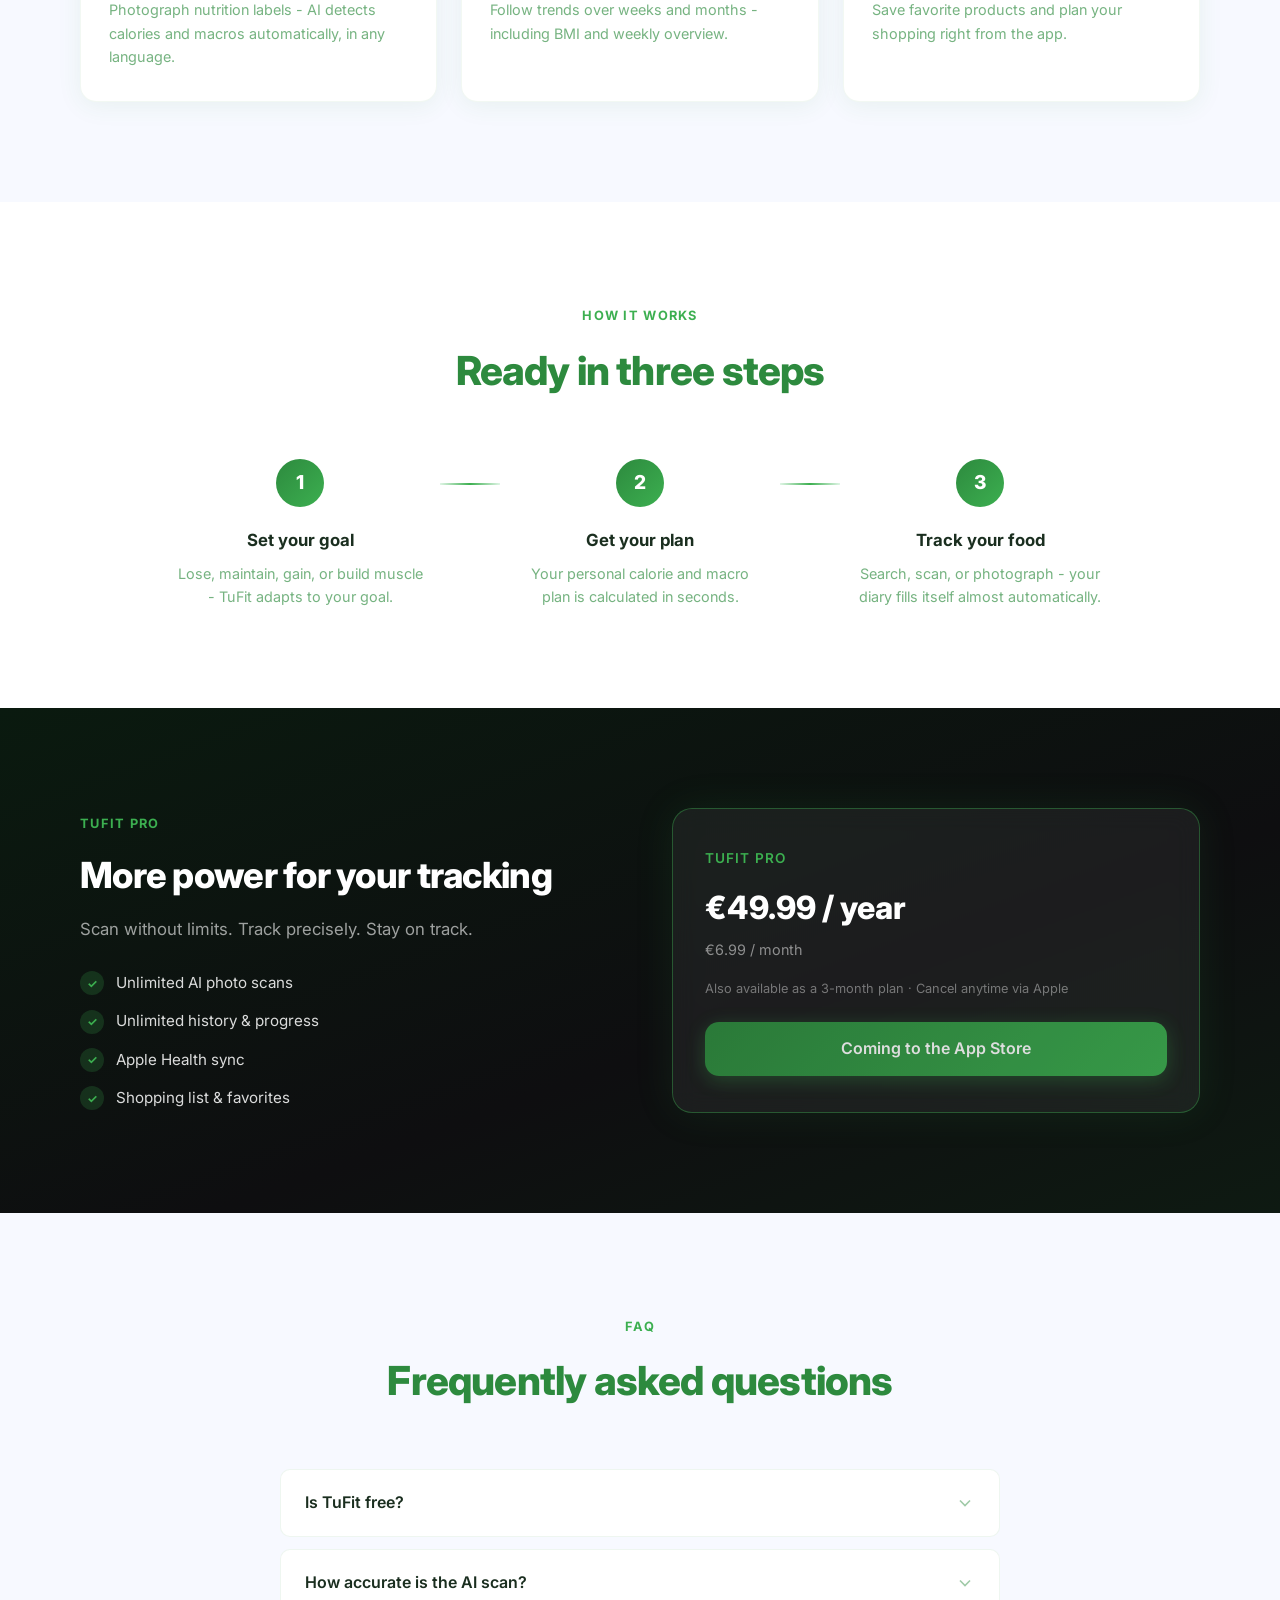
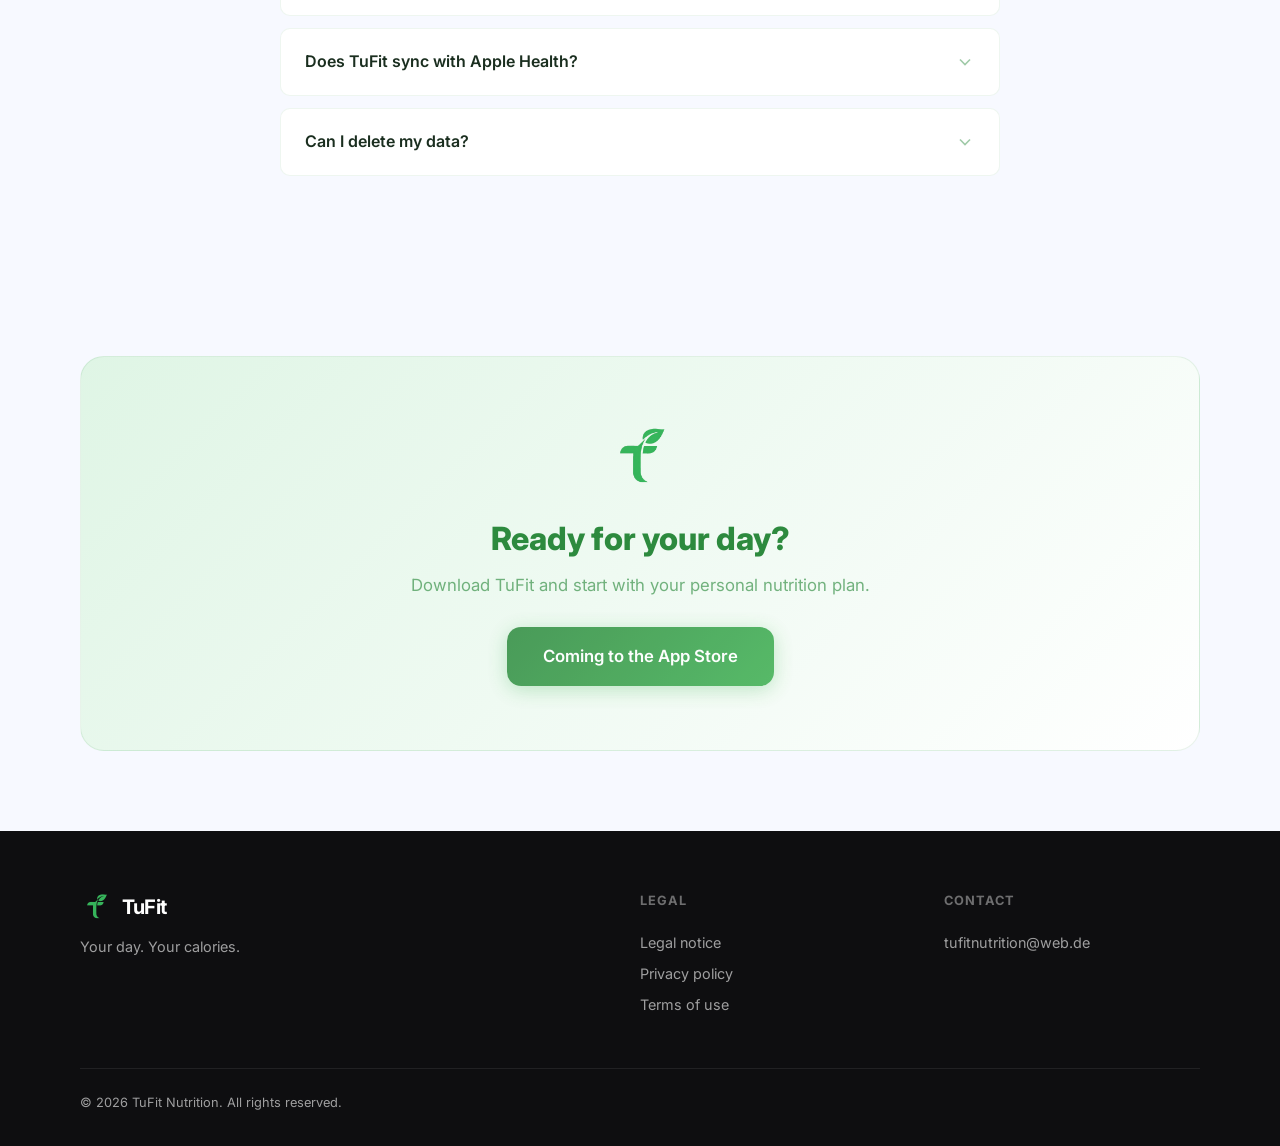
==== commit 721d62f1: "Switch landing page to English-only and simplify content. Remove bilingual support, hero stats, and " ====
--- a/index.html
+++ b/index.html
@@ -1,15 +1,15 @@
 <!DOCTYPE html>
-<html lang="de">
+<html lang="en">
 <head>
   <meta charset="UTF-8">
   <meta name="viewport" content="width=device-width, initial-scale=1.0">
-  <title>TuFit Nutrition</title>
-  <meta name="description" content="TuFit – Kalorien- und Makro-Tracker für iOS">
+  <title>TuFit Nutrition - Your day. Your calories.</title>
+  <meta name="description" content="TuFit is your smart calorie and macro tracker for iOS. Personal nutrition plan, barcode scan, AI nutrition label recognition, and progress insights - all in one app.">
   <meta name="theme-color" content="#0e0e10">
   <meta property="og:type" content="website">
   <meta property="og:url" content="https://tufitnutrition.com">
-  <meta property="og:title" content="TuFit Nutrition – Your day. Your calories.">
-  <meta property="og:description" content="Smart calorie & macro tracking for iOS. Personal plan, barcode scan, AI nutrition label recognition.">
+  <meta property="og:title" content="TuFit Nutrition - Your day. Your calories.">
+  <meta property="og:description" content="Smart calorie and macro tracking for iOS. Personal plan, barcode scan, AI nutrition label recognition.">
   <meta property="og:image" content="https://tufitnutrition.com/assets/app-logo.png">
   <meta name="twitter:card" content="summary_large_image">
   <link rel="icon" type="image/png" href="assets/favicon.png">
@@ -33,47 +33,27 @@
       </button>
 
       <nav class="nav-links" aria-label="Main">
-        <a href="#features" data-i18n="nav.features">Features</a>
-        <a href="#how" data-i18n="nav.how">So funktioniert's</a>
-        <a href="#pro" data-i18n="nav.pro">TuFit Pro</a>
-        <a href="#faq" data-i18n="nav.faq">FAQ</a>
-        <a href="#download" class="nav-cta" data-i18n="nav.download">App laden</a>
+        <a href="#features">Features</a>
+        <a href="#how">How it works</a>
+        <a href="#pro">TuFit Pro</a>
+        <a href="#faq">FAQ</a>
+        <a href="#download" class="nav-cta">Download</a>
       </nav>
-
-      <div class="lang-switch" role="group" aria-label="Language">
-        <button type="button" data-lang-btn="de" class="lang-btn active" data-i18n="lang.de">DE</button>
-        <button type="button" data-lang-btn="en" class="lang-btn" data-i18n="lang.en">EN</button>
-      </div>
     </div>
   </header>
 
   <main>
 
-    <!-- Hero -->
     <section class="hero" id="download">
       <div class="hero-glow"></div>
       <div class="container hero-grid">
         <div class="hero-content reveal">
-          <span class="hero-badge" data-i18n="hero.badge">Jetzt für iPhone</span>
-          <h1 class="hero-title" data-i18n="hero.title" data-i18n-html>Dein Tag.<br>Deine Kalorien.</h1>
-          <p class="hero-subtitle" data-i18n="hero.subtitle"></p>
+          <span class="hero-badge">Now for iPhone</span>
+          <h1 class="hero-title">Your day.<br>Your calories.</h1>
+          <p class="hero-subtitle">TuFit makes calorie and macro tracking simple - with a personal plan, barcode scan, and AI-powered nutrition label recognition.</p>
           <div class="hero-actions">
-            <a href="#" class="btn btn-primary" data-app-store data-i18n="hero.cta">Im App Store laden</a>
-            <p class="hero-note" data-i18n="hero.note">Kostenlos starten · Keine Werbung</p>
-          </div>
-          <div class="hero-stats">
-            <div class="stat">
-              <strong>200+</strong>
-              <span data-i18n="stats.foods">Lebensmittel</span>
-            </div>
-            <div class="stat">
-              <strong>2</strong>
-              <span data-i18n="stats.languages">Sprachen</span>
-            </div>
-            <div class="stat">
-              <strong>1</strong>
-              <span data-i18n="stats.scan">KI-Scan pro Tag (Free)</span>
-            </div>
+            <a href="#" class="btn btn-primary" data-app-store>Download on the App Store</a>
+            <p class="hero-note">Start free · No ads</p>
           </div>
         </div>
 
@@ -82,8 +62,8 @@
             <div class="phone-notch"></div>
             <div class="phone-screen">
               <div class="mock-header">
-                <span class="mock-title" data-i18n="mock.today">Heute</span>
-                <span class="mock-date">14. Jul.</span>
+                <span class="mock-title">Today</span>
+                <span class="mock-date">Jul 14</span>
               </div>
               <div class="mock-ring-wrap">
                 <svg class="mock-ring" viewBox="0 0 120 120">
@@ -91,24 +71,24 @@
                   <circle cx="60" cy="60" r="52" class="ring-fill" style="--progress: 0.72"/>
                 </svg>
                 <div class="mock-ring-center">
-                  <span class="mock-kcal-value">1.842</span>
-                  <span class="mock-kcal-label" data-i18n="mock.kcal">kcal</span>
-                  <span class="mock-kcal-goal">/ 2.100</span>
+                  <span class="mock-kcal-value">1,842</span>
+                  <span class="mock-kcal-label">kcal</span>
+                  <span class="mock-kcal-goal">/ 2,100</span>
                 </div>
               </div>
               <div class="mock-macros">
                 <div class="mock-macro carbs">
-                  <span class="mock-macro-label" data-i18n="mock.carbs">Kohlenhydrate</span>
+                  <span class="mock-macro-label">Carbs</span>
                   <div class="mock-macro-bar"><div style="width: 65%"></div></div>
                   <span class="mock-macro-val">168g</span>
                 </div>
                 <div class="mock-macro protein">
-                  <span class="mock-macro-label" data-i18n="mock.protein">Protein</span>
+                  <span class="mock-macro-label">Protein</span>
                   <div class="mock-macro-bar"><div style="width: 82%"></div></div>
                   <span class="mock-macro-val">124g</span>
                 </div>
                 <div class="mock-macro fat">
-                  <span class="mock-macro-label" data-i18n="mock.fat">Fett</span>
+                  <span class="mock-macro-label">Fat</span>
                   <div class="mock-macro-bar"><div style="width: 54%"></div></div>
                   <span class="mock-macro-val">48g</span>
                 </div>
@@ -117,21 +97,21 @@
                 <div class="mock-food">
                   <div class="mock-food-icon">🥣</div>
                   <div class="mock-food-info">
-                    <span data-i18n="mock.item1">Haferflocken</span>
+                    <span>Oatmeal</span>
                     <small>320 kcal</small>
                   </div>
                 </div>
                 <div class="mock-food">
                   <div class="mock-food-icon">🥛</div>
                   <div class="mock-food-info">
-                    <span data-i18n="mock.item2">Griechischer Joghurt</span>
+                    <span>Greek yogurt</span>
                     <small>145 kcal</small>
                   </div>
                 </div>
                 <div class="mock-food">
                   <div class="mock-food-icon">🍗</div>
                   <div class="mock-food-info">
-                    <span data-i18n="mock.item3">Hähnchenbrust</span>
+                    <span>Chicken breast</span>
                     <small>280 kcal</small>
                   </div>
                 </div>
@@ -142,165 +122,160 @@
       </div>
     </section>
 
-    <!-- Features -->
     <section class="section features" id="features">
       <div class="container">
         <div class="section-head reveal">
-          <span class="section-label" data-i18n="features.label">Features</span>
-          <h2 data-i18n="features.title">Alles für deinen Ernährungsalltag</h2>
-          <p data-i18n="features.subtitle"></p>
+          <span class="section-label">Features</span>
+          <h2>Everything for your daily nutrition</h2>
+          <p>From your first scan to weekly progress - TuFit is with you all day.</p>
         </div>
         <div class="feature-grid">
           <article class="feature-card reveal">
             <div class="feature-icon plan">
               <svg viewBox="0 0 24 24" fill="none" stroke="currentColor" stroke-width="2"><path d="M12 20V10M18 20V4M6 20v-4"/></svg>
             </div>
-            <h3 data-i18n="feature.plan.title"></h3>
-            <p data-i18n="feature.plan.desc"></p>
+            <h3>Personal calorie plan</h3>
+            <p>Based on your goal, body data, and activity, TuFit calculates your daily calorie and macro targets.</p>
           </article>
           <article class="feature-card reveal reveal-delay-1">
             <div class="feature-icon diary">
               <svg viewBox="0 0 24 24" fill="none" stroke="currentColor" stroke-width="2"><path d="M4 19.5A2.5 2.5 0 0 1 6.5 17H20"/><path d="M6.5 2H20v20H6.5A2.5 2.5 0 0 1 4 19.5v-15A2.5 2.5 0 0 1 6.5 2z"/></svg>
             </div>
-            <h3 data-i18n="feature.diary.title"></h3>
-            <p data-i18n="feature.diary.desc"></p>
+            <h3>Food diary</h3>
+            <p>Track meals, macros, and daily progress with clear rings and a calendar view.</p>
           </article>
           <article class="feature-card reveal reveal-delay-2">
             <div class="feature-icon barcode">
               <svg viewBox="0 0 24 24" fill="none" stroke="currentColor" stroke-width="2"><path d="M3 5v14M7 5v14M11 5v14M13 5v14M17 5v14M21 5v14"/></svg>
             </div>
-            <h3 data-i18n="feature.barcode.title"></h3>
-            <p data-i18n="feature.barcode.desc"></p>
+            <h3>Barcode scanner</h3>
+            <p>Scan products in seconds and access extensive food databases.</p>
           </article>
           <article class="feature-card reveal">
             <div class="feature-icon ai">
               <svg viewBox="0 0 24 24" fill="none" stroke="currentColor" stroke-width="2"><path d="M23 19a2 2 0 0 1-2 2H3a2 2 0 0 1-2-2V8a2 2 0 0 1 2-2h4l2-3h6l2 3h4a2 2 0 0 1 2 2z"/><circle cx="12" cy="13" r="4"/></svg>
             </div>
-            <h3 data-i18n="feature.ai.title"></h3>
-            <p data-i18n="feature.ai.desc"></p>
+            <h3>AI nutrition scan</h3>
+            <p>Photograph nutrition labels - AI detects calories and macros automatically, in any language.</p>
           </article>
           <article class="feature-card reveal reveal-delay-1">
             <div class="feature-icon progress">
               <svg viewBox="0 0 24 24" fill="none" stroke="currentColor" stroke-width="2"><polyline points="22 12 18 12 15 21 9 3 6 12 2 12"/></svg>
             </div>
-            <h3 data-i18n="feature.progress.title"></h3>
-            <p data-i18n="feature.progress.desc"></p>
+            <h3>Progress &amp; weight</h3>
+            <p>Follow trends over weeks and months - including BMI and weekly overview.</p>
           </article>
           <article class="feature-card reveal reveal-delay-2">
             <div class="feature-icon shopping">
               <svg viewBox="0 0 24 24" fill="none" stroke="currentColor" stroke-width="2"><path d="M6 2L3 6v14a2 2 0 0 0 2 2h14a2 2 0 0 0 2-2V6l-3-4z"/><line x1="3" y1="6" x2="21" y2="6"/><path d="M16 10a4 4 0 0 1-8 0"/></svg>
             </div>
-            <h3 data-i18n="feature.shopping.title"></h3>
-            <p data-i18n="feature.shopping.desc"></p>
-          </article>
-        </div>
-      </div>
-    </section>
-
-    <!-- How it works -->
+            <h3>Shopping list &amp; favorites</h3>
+            <p>Save favorite products and plan your shopping right from the app.</p>
+          </article>
+        </div>
+      </div>
+    </section>
+
     <section class="section how" id="how">
       <div class="container">
         <div class="section-head reveal">
-          <span class="section-label" data-i18n="how.label">So funktioniert's</span>
-          <h2 data-i18n="how.title">In drei Schritten startklar</h2>
+          <span class="section-label">How it works</span>
+          <h2>Ready in three steps</h2>
         </div>
         <div class="steps">
           <div class="step reveal">
             <div class="step-num">1</div>
-            <h3 data-i18n="how.step1.title"></h3>
-            <p data-i18n="how.step1.desc"></p>
+            <h3>Set your goal</h3>
+            <p>Lose, maintain, gain, or build muscle - TuFit adapts to your goal.</p>
           </div>
           <div class="step-connector" aria-hidden="true"></div>
           <div class="step reveal reveal-delay-1">
             <div class="step-num">2</div>
-            <h3 data-i18n="how.step2.title"></h3>
-            <p data-i18n="how.step2.desc"></p>
+            <h3>Get your plan</h3>
+            <p>Your personal calorie and macro plan is calculated in seconds.</p>
           </div>
           <div class="step-connector" aria-hidden="true"></div>
           <div class="step reveal reveal-delay-2">
             <div class="step-num">3</div>
-            <h3 data-i18n="how.step3.title"></h3>
-            <p data-i18n="how.step3.desc"></p>
-          </div>
-        </div>
-      </div>
-    </section>
-
-    <!-- Pro -->
+            <h3>Track your food</h3>
+            <p>Search, scan, or photograph - your diary fills itself almost automatically.</p>
+          </div>
+        </div>
+      </div>
+    </section>
+
     <section class="section pro-section" id="pro">
       <div class="container pro-grid">
         <div class="pro-content reveal">
-          <span class="section-label" data-i18n="pro.label">TuFit Pro</span>
-          <h2 data-i18n="pro.title"></h2>
-          <p class="pro-subtitle" data-i18n="pro.subtitle"></p>
+          <span class="section-label">TuFit Pro</span>
+          <h2>More power for your tracking</h2>
+          <p class="pro-subtitle">Scan without limits. Track precisely. Stay on track.</p>
           <ul class="pro-benefits">
-            <li data-i18n="pro.benefit1"></li>
-            <li data-i18n="pro.benefit2"></li>
-            <li data-i18n="pro.benefit3"></li>
-            <li data-i18n="pro.benefit4"></li>
+            <li>Unlimited AI photo scans</li>
+            <li>Unlimited history &amp; progress</li>
+            <li>Apple Health sync</li>
+            <li>Shopping list &amp; favorites</li>
           </ul>
         </div>
         <div class="pro-pricing reveal reveal-delay-1">
           <div class="price-card featured">
             <span class="price-label">TuFit Pro</span>
             <div class="price-row">
-              <span class="price" data-i18n="pro.price.yearly">49,99 € / Jahr</span>
-            </div>
-            <span class="price-alt" data-i18n="pro.price.monthly">6,99 € / Monat</span>
-            <p class="price-note" data-i18n="pro.price.note"></p>
-            <a href="#download" class="btn btn-primary btn-block" data-app-store data-i18n="hero.cta">Im App Store laden</a>
-          </div>
-        </div>
-      </div>
-    </section>
-
-    <!-- FAQ -->
+              <span class="price">€49.99 / year</span>
+            </div>
+            <span class="price-alt">€6.99 / month</span>
+            <p class="price-note">Also available as a 3-month plan · Cancel anytime via Apple</p>
+            <a href="#download" class="btn btn-primary btn-block" data-app-store>Download on the App Store</a>
+          </div>
+        </div>
+      </div>
+    </section>
+
     <section class="section faq-section" id="faq">
       <div class="container container-narrow">
         <div class="section-head reveal">
-          <span class="section-label" data-i18n="faq.label">FAQ</span>
-          <h2 data-i18n="faq.title">Häufige Fragen</h2>
+          <span class="section-label">FAQ</span>
+          <h2>Frequently asked questions</h2>
         </div>
         <div class="faq-list">
           <div class="faq-item reveal">
             <button class="faq-question" type="button">
-              <span data-i18n="faq.q1"></span>
+              <span>Is TuFit free?</span>
               <svg class="faq-chevron" viewBox="0 0 24 24" fill="none" stroke="currentColor" stroke-width="2"><polyline points="6 9 12 15 18 9"/></svg>
             </button>
-            <div class="faq-answer"><p data-i18n="faq.a1"></p></div>
+            <div class="faq-answer"><p>Yes. The free version includes calorie tracking, a barcode scanner, 1 AI scan per day, 7 days of history, and a personal calorie plan. TuFit Pro unlocks unlimited scans, full history, and Apple Health.</p></div>
           </div>
           <div class="faq-item reveal reveal-delay-1">
             <button class="faq-question" type="button">
-              <span data-i18n="faq.q2"></span>
+              <span>How accurate is the AI scan?</span>
               <svg class="faq-chevron" viewBox="0 0 24 24" fill="none" stroke="currentColor" stroke-width="2"><polyline points="6 9 12 15 18 9"/></svg>
             </button>
-            <div class="faq-answer"><p data-i18n="faq.a2"></p></div>
+            <div class="faq-answer"><p>The AI scan provides estimated values based on the nutrition label photo. Review values before saving - TuFit does not replace medical advice.</p></div>
           </div>
           <div class="faq-item reveal reveal-delay-2">
             <button class="faq-question" type="button">
-              <span data-i18n="faq.q3"></span>
+              <span>Does TuFit sync with Apple Health?</span>
               <svg class="faq-chevron" viewBox="0 0 24 24" fill="none" stroke="currentColor" stroke-width="2"><polyline points="6 9 12 15 18 9"/></svg>
             </button>
-            <div class="faq-answer"><p data-i18n="faq.a3"></p></div>
+            <div class="faq-answer"><p>Yes, with TuFit Pro. You can sync calories, macros, and body weight with Apple Health - only with your explicit consent.</p></div>
           </div>
           <div class="faq-item reveal">
             <button class="faq-question" type="button">
-              <span data-i18n="faq.q4"></span>
+              <span>Can I delete my data?</span>
               <svg class="faq-chevron" viewBox="0 0 24 24" fill="none" stroke="currentColor" stroke-width="2"><polyline points="6 9 12 15 18 9"/></svg>
             </button>
-            <div class="faq-answer"><p data-i18n="faq.a4"></p></div>
-          </div>
-        </div>
-      </div>
-    </section>
-
-    <!-- CTA -->
+            <div class="faq-answer"><p>Yes. Under Profile → Delete data you can request complete deletion of all your data at any time.</p></div>
+          </div>
+        </div>
+      </div>
+    </section>
+
     <section class="cta-section">
       <div class="container cta-inner reveal">
         <img src="assets/app-logo.png" alt="" width="72" height="72" class="cta-logo">
-        <h2 data-i18n="cta.title">Bereit für deinen Tag?</h2>
-        <p data-i18n="cta.subtitle"></p>
-        <a href="#" class="btn btn-primary btn-lg" data-app-store data-i18n="cta.button">TuFit kostenlos laden</a>
+        <h2>Ready for your day?</h2>
+        <p>Download TuFit and start with your personal nutrition plan.</p>
+        <a href="#" class="btn btn-primary btn-lg" data-app-store>Get TuFit for free</a>
       </div>
     </section>
 
@@ -313,29 +288,24 @@
           <img src="assets/app-logo.png" alt="" width="32" height="32" class="brand-logo">
           <span class="brand-name">TuFit</span>
         </a>
-        <p data-i18n="footer.tagline">Dein Tag. Deine Kalorien.</p>
+        <p>Your day. Your calories.</p>
       </div>
       <div class="footer-col">
-        <h4 data-i18n="footer.legal">Rechtliches</h4>
-        <a href="imprint.html" data-i18n="footer.imprint">Impressum</a>
-        <a href="privacy.html" data-i18n="footer.privacy">Datenschutz</a>
-        <a href="terms.html" data-i18n="footer.terms">Nutzungsbedingungen</a>
+        <h4>Legal</h4>
+        <a href="imprint.html">Legal notice</a>
+        <a href="privacy.html">Privacy policy</a>
+        <a href="terms.html">Terms of use</a>
       </div>
       <div class="footer-col">
-        <h4 data-i18n="footer.contact">Kontakt</h4>
+        <h4>Contact</h4>
         <a href="mailto:tufitnutrition@web.de">tufitnutrition@web.de</a>
       </div>
     </div>
     <div class="container footer-bottom">
-      <p data-i18n="footer.rights">© 2026 TuFit Nutrition. Alle Rechte vorbehalten.</p>
-      <div class="lang-switch lang-switch-footer" role="group" aria-label="Language">
-        <button type="button" data-lang-btn="de" class="lang-btn active" data-i18n="lang.de">DE</button>
-        <button type="button" data-lang-btn="en" class="lang-btn" data-i18n="lang.en">EN</button>
-      </div>
+      <p>© 2026 TuFit Nutrition. All rights reserved.</p>
     </div>
   </footer>
 
-  <script src="js/i18n.js"></script>
   <script src="js/main.js"></script>
 </body>
 </html>
--- a/css/styles.css
+++ b/css/styles.css
@@ -274,23 +274,6 @@
   color: rgba(255, 255, 255, 0.4);
 }
 
-.hero-stats {
-  display: flex;
-  gap: 32px;
-}
-
-.stat strong {
-  display: block;
-  font-size: 1.5rem;
-  font-weight: 700;
-  color: #fff;
-}
-
-.stat span {
-  font-size: 0.8rem;
-  color: rgba(255, 255, 255, 0.45);
-}
-
 /* ── Phone Mockup ── */
 
 .hero-phone {
@@ -978,7 +961,6 @@
   }
 
   .hero-subtitle { margin-inline: auto; }
-  .hero-stats { justify-content: center; }
   .hero-phone { order: -1; }
   .phone-frame { transform: none; animation: none; }
 
@@ -1018,8 +1000,6 @@
     font-size: 1rem;
   }
 
-  .lang-switch:not(.lang-switch-footer) { display: none; }
-
   .feature-grid { grid-template-columns: 1fr; }
 
   .steps {
@@ -1032,12 +1012,6 @@
     width: 2px;
     height: 32px;
     margin: 0;
-  }
-
-  .hero-stats {
-    flex-direction: column;
-    gap: 16px;
-    align-items: center;
   }
 
   .footer-grid { grid-template-columns: 1fr; gap: 32px; }
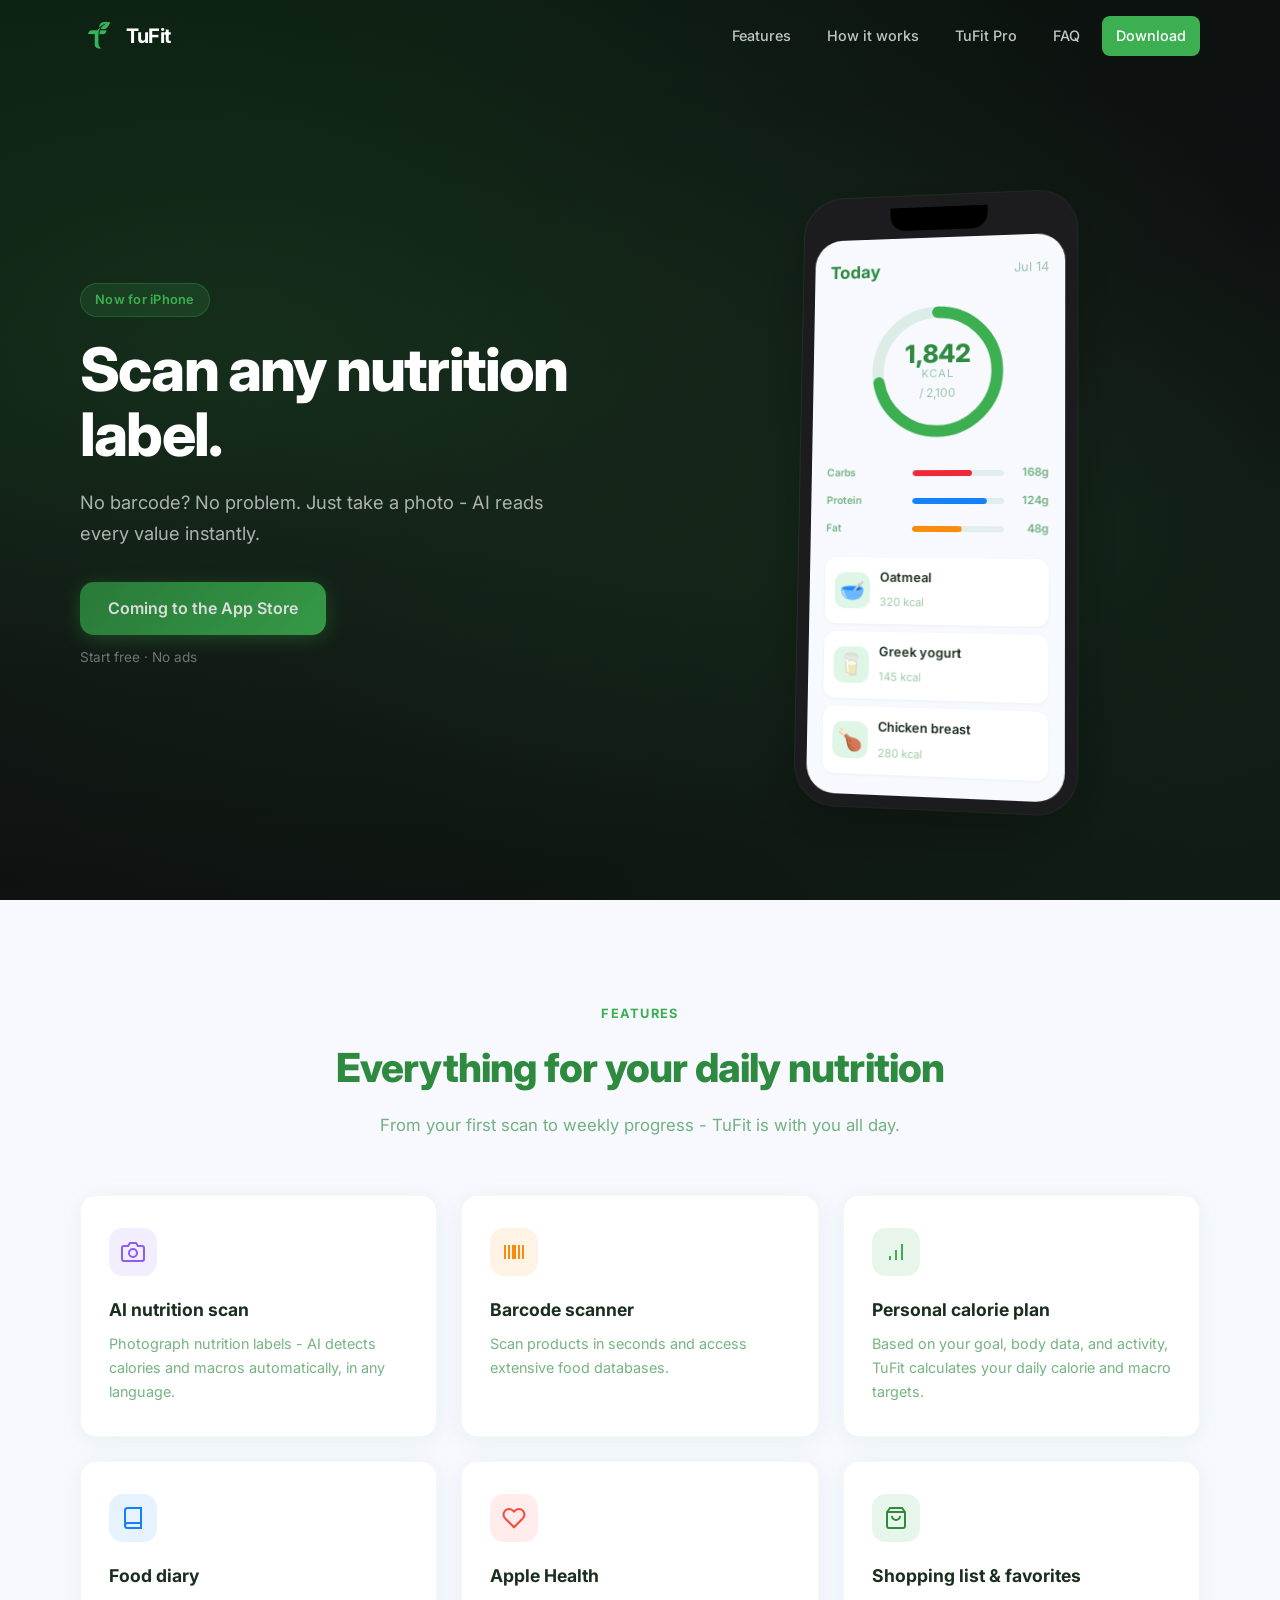
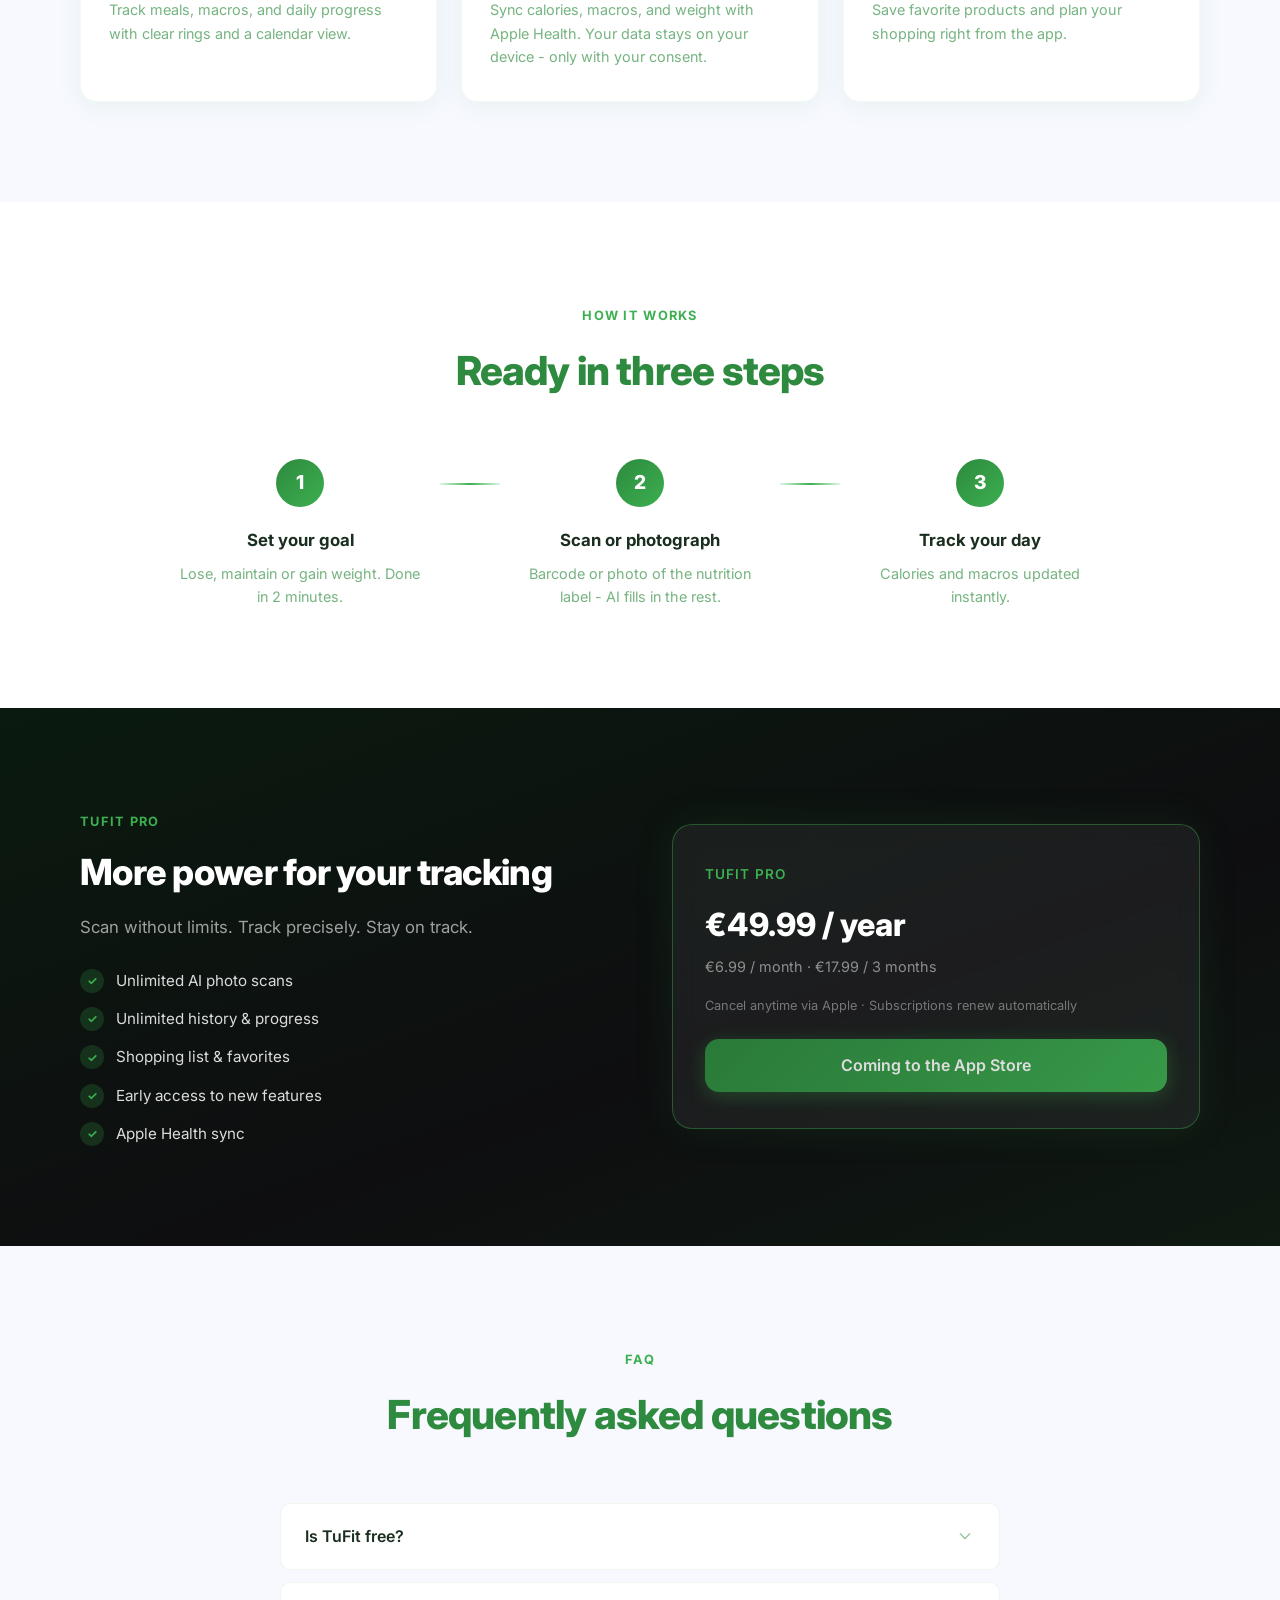
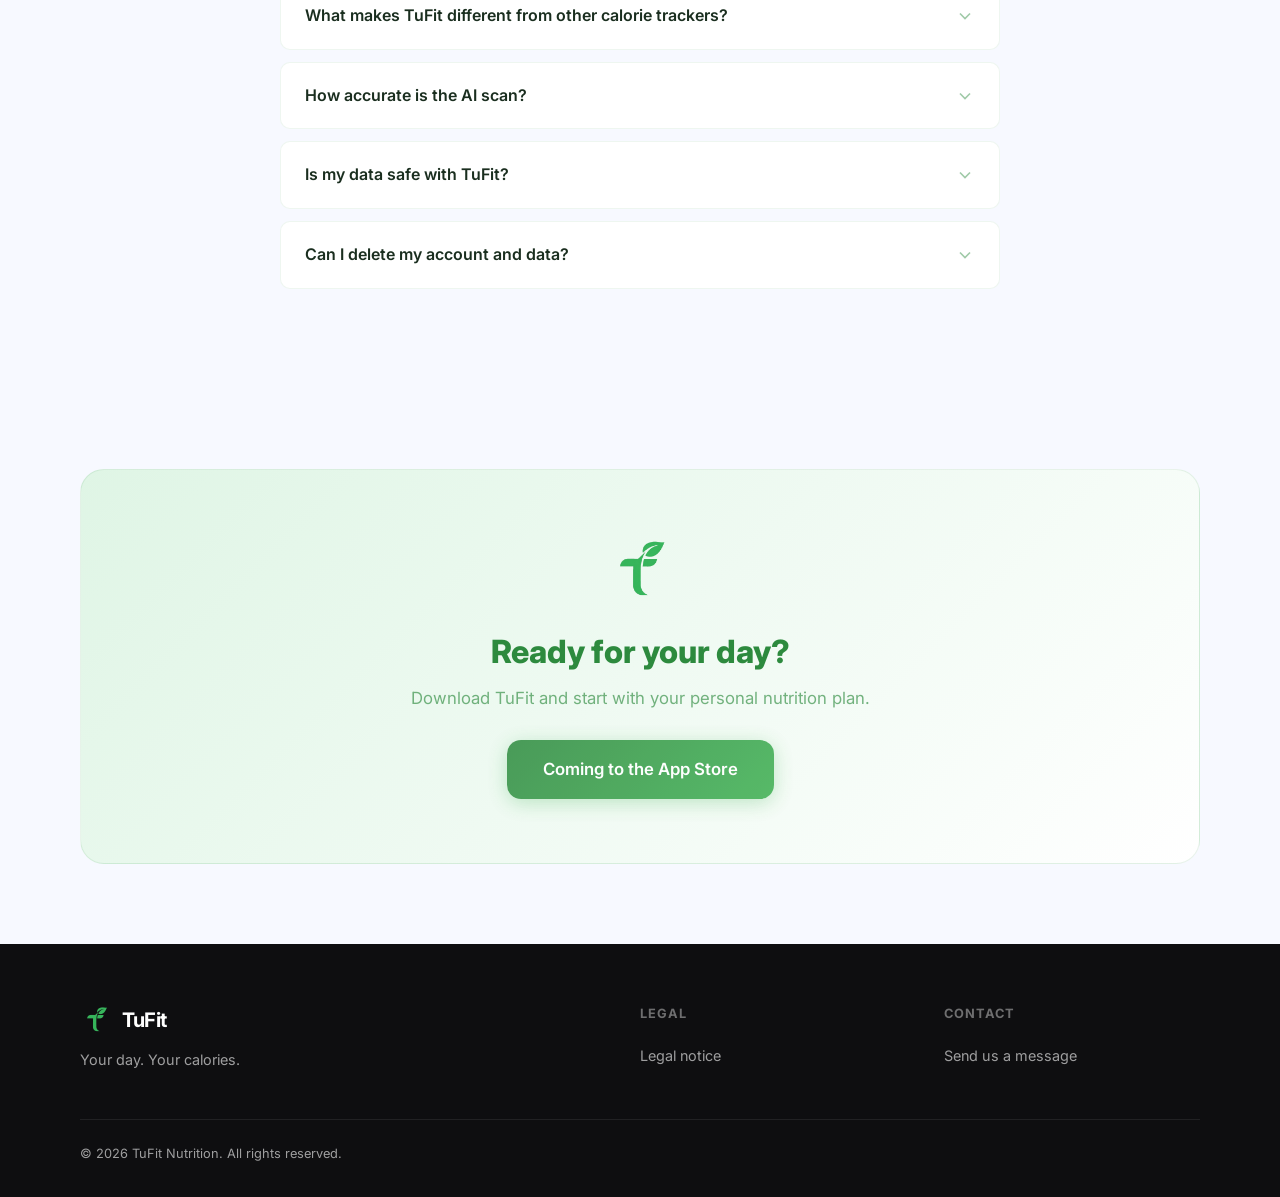
==== commit d8d320ec: "Update landing page copy, features order, and legal pages. New USP hero, Apple Health feature, expan" ====
--- a/index.html
+++ b/index.html
@@ -3,13 +3,13 @@
 <head>
   <meta charset="UTF-8">
   <meta name="viewport" content="width=device-width, initial-scale=1.0">
-  <title>TuFit Nutrition - Your day. Your calories.</title>
-  <meta name="description" content="TuFit is your smart calorie and macro tracker for iOS. Personal nutrition plan, barcode scan, AI nutrition label recognition, and progress insights - all in one app.">
+  <title>TuFit Nutrition - Scan any nutrition label</title>
+  <meta name="description" content="No barcode? No problem. Photograph any nutrition label - AI reads every value instantly. Calorie and macro tracking for iOS.">
   <meta name="theme-color" content="#0e0e10">
   <meta property="og:type" content="website">
   <meta property="og:url" content="https://tufitnutrition.com">
-  <meta property="og:title" content="TuFit Nutrition - Your day. Your calories.">
-  <meta property="og:description" content="Smart calorie and macro tracking for iOS. Personal plan, barcode scan, AI nutrition label recognition.">
+  <meta property="og:title" content="TuFit Nutrition - Scan any nutrition label">
+  <meta property="og:description" content="No barcode? No problem. Just take a photo - AI reads every value instantly.">
   <meta property="og:image" content="https://tufitnutrition.com/assets/app-logo.png">
   <meta name="twitter:card" content="summary_large_image">
   <link rel="icon" type="image/png" href="assets/favicon.png">
@@ -49,8 +49,8 @@
       <div class="container hero-grid">
         <div class="hero-content reveal">
           <span class="hero-badge">Now for iPhone</span>
-          <h1 class="hero-title">Your day.<br>Your calories.</h1>
-          <p class="hero-subtitle">TuFit makes calorie and macro tracking simple - with a personal plan, barcode scan, and AI-powered nutrition label recognition.</p>
+          <h1 class="hero-title">Scan any nutrition label.</h1>
+          <p class="hero-subtitle">No barcode? No problem. Just take a photo - AI reads every value instantly.</p>
           <div class="hero-actions">
             <a href="#" class="btn btn-primary" data-app-store>Download on the App Store</a>
             <p class="hero-note">Start free · No ads</p>
@@ -131,39 +131,39 @@
         </div>
         <div class="feature-grid">
           <article class="feature-card reveal">
+            <div class="feature-icon ai">
+              <svg viewBox="0 0 24 24" fill="none" stroke="currentColor" stroke-width="2"><path d="M23 19a2 2 0 0 1-2 2H3a2 2 0 0 1-2-2V8a2 2 0 0 1 2-2h4l2-3h6l2 3h4a2 2 0 0 1 2 2z"/><circle cx="12" cy="13" r="4"/></svg>
+            </div>
+            <h3>AI nutrition scan</h3>
+            <p>Photograph nutrition labels - AI detects calories and macros automatically, in any language.</p>
+          </article>
+          <article class="feature-card reveal reveal-delay-1">
+            <div class="feature-icon barcode">
+              <svg viewBox="0 0 24 24" fill="none" stroke="currentColor" stroke-width="2"><path d="M3 5v14M7 5v14M11 5v14M13 5v14M17 5v14M21 5v14"/></svg>
+            </div>
+            <h3>Barcode scanner</h3>
+            <p>Scan products in seconds and access extensive food databases.</p>
+          </article>
+          <article class="feature-card reveal reveal-delay-2">
             <div class="feature-icon plan">
               <svg viewBox="0 0 24 24" fill="none" stroke="currentColor" stroke-width="2"><path d="M12 20V10M18 20V4M6 20v-4"/></svg>
             </div>
             <h3>Personal calorie plan</h3>
             <p>Based on your goal, body data, and activity, TuFit calculates your daily calorie and macro targets.</p>
           </article>
-          <article class="feature-card reveal reveal-delay-1">
+          <article class="feature-card reveal">
             <div class="feature-icon diary">
               <svg viewBox="0 0 24 24" fill="none" stroke="currentColor" stroke-width="2"><path d="M4 19.5A2.5 2.5 0 0 1 6.5 17H20"/><path d="M6.5 2H20v20H6.5A2.5 2.5 0 0 1 4 19.5v-15A2.5 2.5 0 0 1 6.5 2z"/></svg>
             </div>
             <h3>Food diary</h3>
             <p>Track meals, macros, and daily progress with clear rings and a calendar view.</p>
           </article>
-          <article class="feature-card reveal reveal-delay-2">
-            <div class="feature-icon barcode">
-              <svg viewBox="0 0 24 24" fill="none" stroke="currentColor" stroke-width="2"><path d="M3 5v14M7 5v14M11 5v14M13 5v14M17 5v14M21 5v14"/></svg>
-            </div>
-            <h3>Barcode scanner</h3>
-            <p>Scan products in seconds and access extensive food databases.</p>
-          </article>
-          <article class="feature-card reveal">
-            <div class="feature-icon ai">
-              <svg viewBox="0 0 24 24" fill="none" stroke="currentColor" stroke-width="2"><path d="M23 19a2 2 0 0 1-2 2H3a2 2 0 0 1-2-2V8a2 2 0 0 1 2-2h4l2-3h6l2 3h4a2 2 0 0 1 2 2z"/><circle cx="12" cy="13" r="4"/></svg>
-            </div>
-            <h3>AI nutrition scan</h3>
-            <p>Photograph nutrition labels - AI detects calories and macros automatically, in any language.</p>
-          </article>
           <article class="feature-card reveal reveal-delay-1">
-            <div class="feature-icon progress">
-              <svg viewBox="0 0 24 24" fill="none" stroke="currentColor" stroke-width="2"><polyline points="22 12 18 12 15 21 9 3 6 12 2 12"/></svg>
-            </div>
-            <h3>Progress &amp; weight</h3>
-            <p>Follow trends over weeks and months - including BMI and weekly overview.</p>
+            <div class="feature-icon health">
+              <svg viewBox="0 0 24 24" fill="none" stroke="currentColor" stroke-width="2"><path d="M20.84 4.61a5.5 5.5 0 0 0-7.78 0L12 5.67l-1.06-1.06a5.5 5.5 0 0 0-7.78 7.78l1.06 1.06L12 21.23l7.78-7.78 1.06-1.06a5.5 5.5 0 0 0 0-7.78z"/></svg>
+            </div>
+            <h3>Apple Health</h3>
+            <p>Sync calories, macros, and weight with Apple Health. Your data stays on your device - only with your consent.</p>
           </article>
           <article class="feature-card reveal reveal-delay-2">
             <div class="feature-icon shopping">
@@ -186,19 +186,19 @@
           <div class="step reveal">
             <div class="step-num">1</div>
             <h3>Set your goal</h3>
-            <p>Lose, maintain, gain, or build muscle - TuFit adapts to your goal.</p>
+            <p>Lose, maintain or gain weight. Done in 2 minutes.</p>
           </div>
           <div class="step-connector" aria-hidden="true"></div>
           <div class="step reveal reveal-delay-1">
             <div class="step-num">2</div>
-            <h3>Get your plan</h3>
-            <p>Your personal calorie and macro plan is calculated in seconds.</p>
+            <h3>Scan or photograph</h3>
+            <p>Barcode or photo of the nutrition label - AI fills in the rest.</p>
           </div>
           <div class="step-connector" aria-hidden="true"></div>
           <div class="step reveal reveal-delay-2">
             <div class="step-num">3</div>
-            <h3>Track your food</h3>
-            <p>Search, scan, or photograph - your diary fills itself almost automatically.</p>
+            <h3>Track your day</h3>
+            <p>Calories and macros updated instantly.</p>
           </div>
         </div>
       </div>
@@ -213,8 +213,9 @@
           <ul class="pro-benefits">
             <li>Unlimited AI photo scans</li>
             <li>Unlimited history &amp; progress</li>
+            <li>Shopping list &amp; favorites</li>
+            <li>Early access to new features</li>
             <li>Apple Health sync</li>
-            <li>Shopping list &amp; favorites</li>
           </ul>
         </div>
         <div class="pro-pricing reveal reveal-delay-1">
@@ -223,8 +224,8 @@
             <div class="price-row">
               <span class="price">€49.99 / year</span>
             </div>
-            <span class="price-alt">€6.99 / month</span>
-            <p class="price-note">Also available as a 3-month plan · Cancel anytime via Apple</p>
+            <span class="price-alt">€6.99 / month · €17.99 / 3 months</span>
+            <p class="price-note">Cancel anytime via Apple · Subscriptions renew automatically</p>
             <a href="#download" class="btn btn-primary btn-block" data-app-store>Download on the App Store</a>
           </div>
         </div>
@@ -243,28 +244,35 @@
               <span>Is TuFit free?</span>
               <svg class="faq-chevron" viewBox="0 0 24 24" fill="none" stroke="currentColor" stroke-width="2"><polyline points="6 9 12 15 18 9"/></svg>
             </button>
-            <div class="faq-answer"><p>Yes. The free version includes calorie tracking, a barcode scanner, 1 AI scan per day, 7 days of history, and a personal calorie plan. TuFit Pro unlocks unlimited scans, full history, and Apple Health.</p></div>
+            <div class="faq-answer"><p>Yes. TuFit is free to download. The free version includes barcode scanning, manual entry, one AI photo scan to try, a 7-day food history and your personal calorie plan. TuFit Pro unlocks unlimited AI scans, full history, favourites and shopping list.</p></div>
           </div>
           <div class="faq-item reveal reveal-delay-1">
             <button class="faq-question" type="button">
+              <span>What makes TuFit different from other calorie trackers?</span>
+              <svg class="faq-chevron" viewBox="0 0 24 24" fill="none" stroke="currentColor" stroke-width="2"><polyline points="6 9 12 15 18 9"/></svg>
+            </button>
+            <div class="faq-answer"><p>Most apps ask you to type everything manually when a product isn't in the database. TuFit lets you photograph any nutrition label instead - AI reads all values automatically. Works on German, Japanese, Chinese, French, Arabic and any other language.</p></div>
+          </div>
+          <div class="faq-item reveal reveal-delay-2">
+            <button class="faq-question" type="button">
               <span>How accurate is the AI scan?</span>
               <svg class="faq-chevron" viewBox="0 0 24 24" fill="none" stroke="currentColor" stroke-width="2"><polyline points="6 9 12 15 18 9"/></svg>
             </button>
-            <div class="faq-answer"><p>The AI scan provides estimated values based on the nutrition label photo. Review values before saving - TuFit does not replace medical advice.</p></div>
-          </div>
-          <div class="faq-item reveal reveal-delay-2">
-            <button class="faq-question" type="button">
-              <span>Does TuFit sync with Apple Health?</span>
-              <svg class="faq-chevron" viewBox="0 0 24 24" fill="none" stroke="currentColor" stroke-width="2"><polyline points="6 9 12 15 18 9"/></svg>
-            </button>
-            <div class="faq-answer"><p>Yes, with TuFit Pro. You can sync calories, macros, and body weight with Apple Health - only with your explicit consent.</p></div>
+            <div class="faq-answer"><p>The AI reads values directly from the nutrition label - calories, protein, carbs and fat. You always review and confirm the values before they're saved. No value is logged without your approval.</p></div>
           </div>
           <div class="faq-item reveal">
             <button class="faq-question" type="button">
-              <span>Can I delete my data?</span>
-              <svg class="faq-chevron" viewBox="0 0 24 24" fill="none" stroke="currentColor" stroke-width="2"><polyline points="6 9 12 15 18 9"/></svg>
-            </button>
-            <div class="faq-answer"><p>Yes. Under Profile → Delete data you can request complete deletion of all your data at any time.</p></div>
+              <span>Is my data safe with TuFit?</span>
+              <svg class="faq-chevron" viewBox="0 0 24 24" fill="none" stroke="currentColor" stroke-width="2"><polyline points="6 9 12 15 18 9"/></svg>
+            </button>
+            <div class="faq-answer"><p>Yes. Your data is stored securely and never shared with third parties for advertising purposes. Photos taken for AI scanning are deleted immediately after analysis and never stored. You can delete your account and all data at any time directly in the app.</p></div>
+          </div>
+          <div class="faq-item reveal reveal-delay-1">
+            <button class="faq-question" type="button">
+              <span>Can I delete my account and data?</span>
+              <svg class="faq-chevron" viewBox="0 0 24 24" fill="none" stroke="currentColor" stroke-width="2"><polyline points="6 9 12 15 18 9"/></svg>
+            </button>
+            <div class="faq-answer"><p>Yes. Go to Profile → Settings → Delete Account. All your personal data will be permanently deleted within 30 days.</p></div>
           </div>
         </div>
       </div>
@@ -293,12 +301,10 @@
       <div class="footer-col">
         <h4>Legal</h4>
         <a href="imprint.html">Legal notice</a>
-        <a href="privacy.html">Privacy policy</a>
-        <a href="terms.html">Terms of use</a>
       </div>
       <div class="footer-col">
         <h4>Contact</h4>
-        <a href="mailto:tufitnutrition@web.de">tufitnutrition@web.de</a>
+        <a href="https://docs.google.com/forms/d/1ngSWj7Yn4a1S7KNIL8xRiVqPXqI_5EIlc8d2yEm8RA4/viewform" target="_blank" rel="noopener">Send us a message</a>
       </div>
     </div>
     <div class="container footer-bottom">
--- a/css/styles.css
+++ b/css/styles.css
@@ -1,4 +1,4 @@
-/* TuFit Nutrition – Landing Page */
+/* TuFit Nutrition - Landing Page */
 
 :root {
   --primary: #3caf50;
@@ -547,7 +547,7 @@
 .feature-icon.diary { background: rgba(20, 128, 250, 0.1); color: var(--macro-protein); }
 .feature-icon.barcode { background: rgba(250, 140, 13, 0.1); color: var(--macro-fat); }
 .feature-icon.ai { background: rgba(139, 92, 246, 0.1); color: #8b5cf6; }
-.feature-icon.progress { background: rgba(239, 41, 56, 0.08); color: var(--macro-carbs); }
+.feature-icon.health { background: rgba(255, 69, 58, 0.1); color: #ff453a; }
 .feature-icon.shopping { background: rgba(60, 175, 80, 0.12); color: var(--primary-deep); }
 
 .feature-card h3 {
@@ -764,7 +764,7 @@
 }
 
 .faq-item.open .faq-answer {
-  max-height: 200px;
+  max-height: 320px;
 }
 
 .faq-answer p {
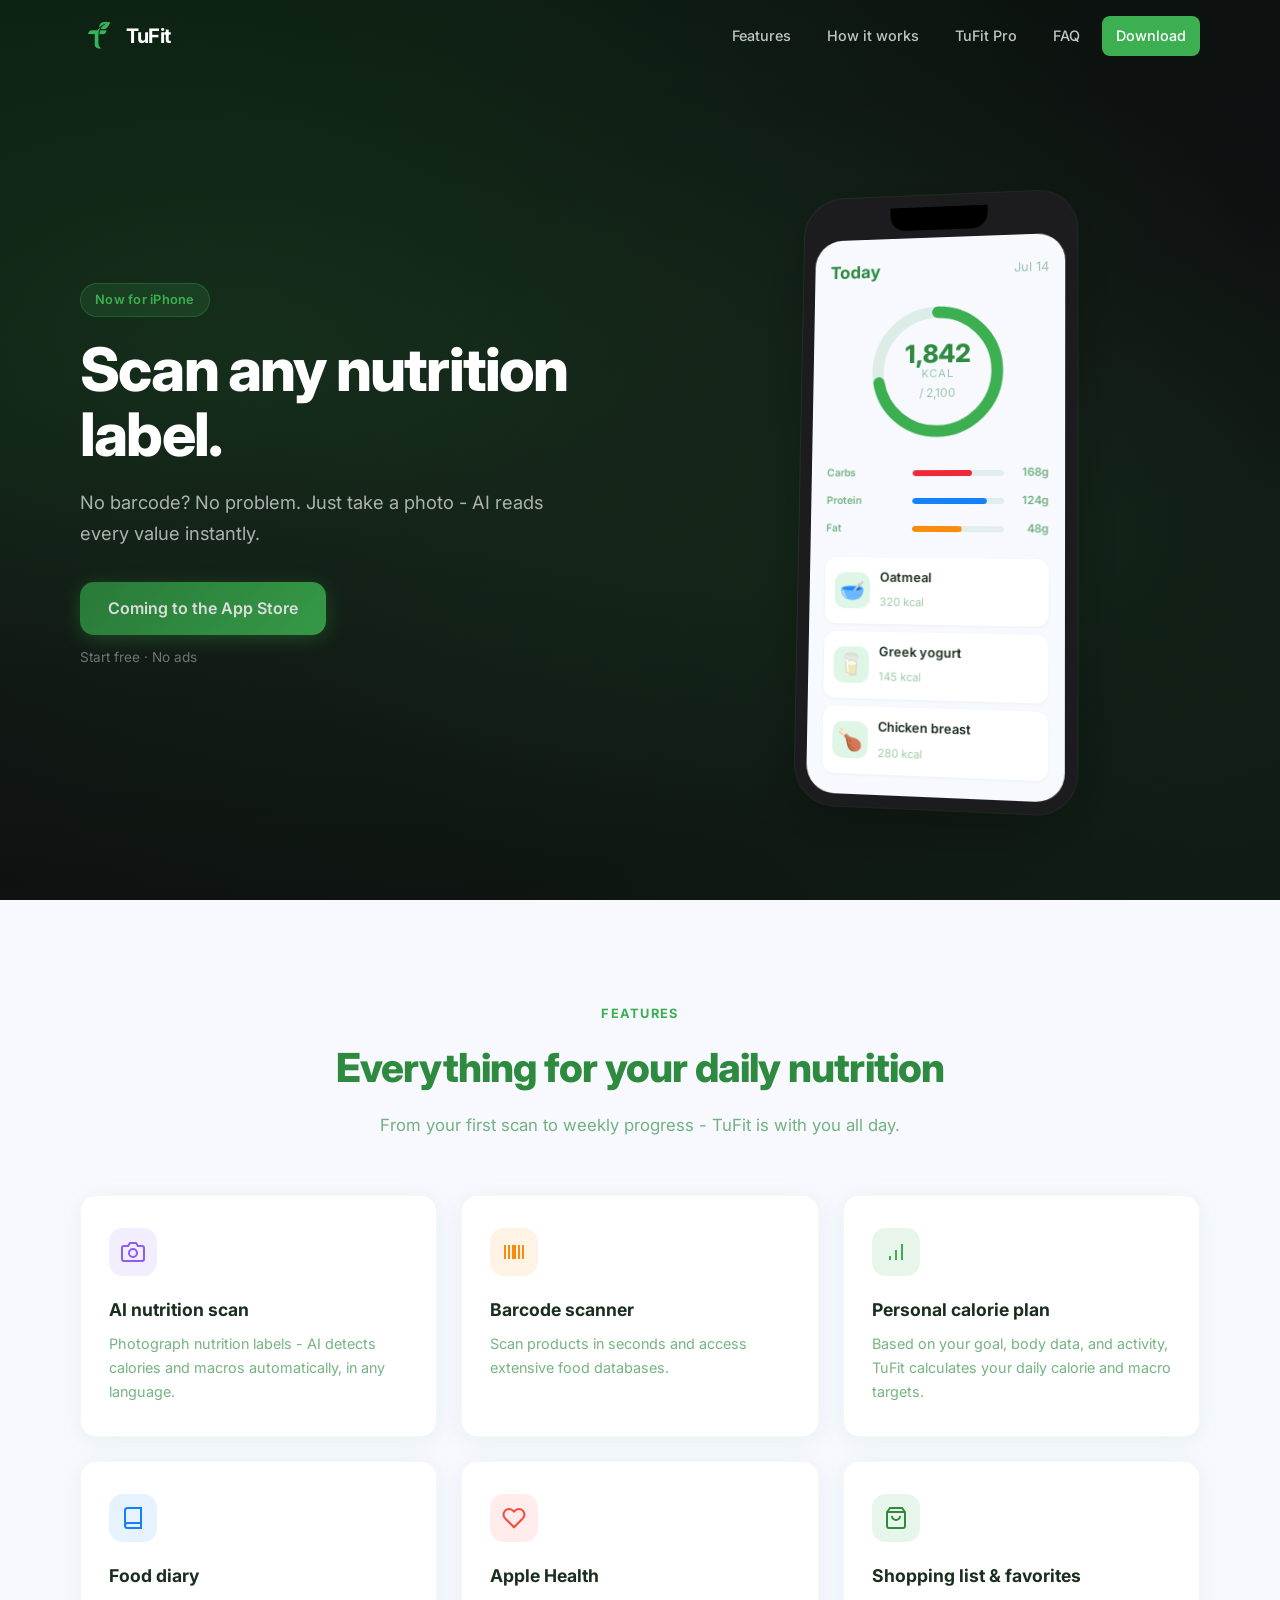
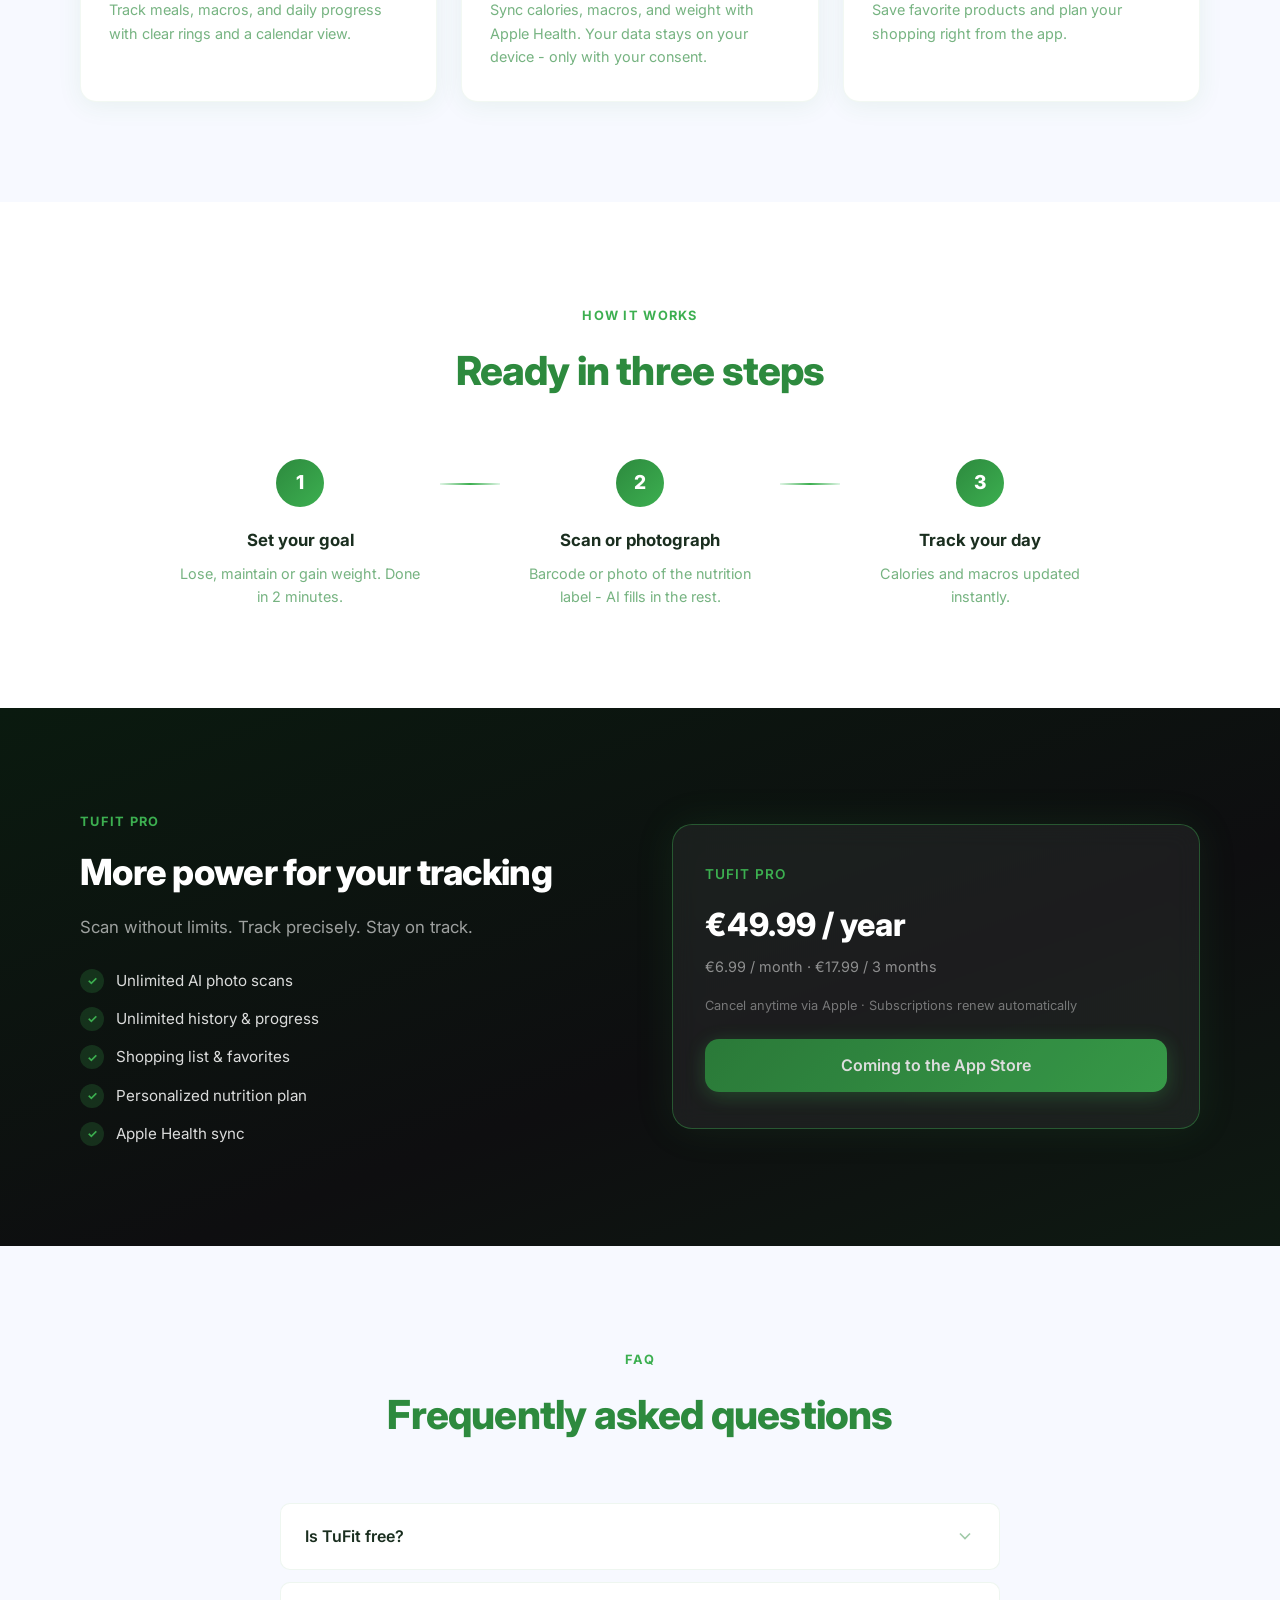
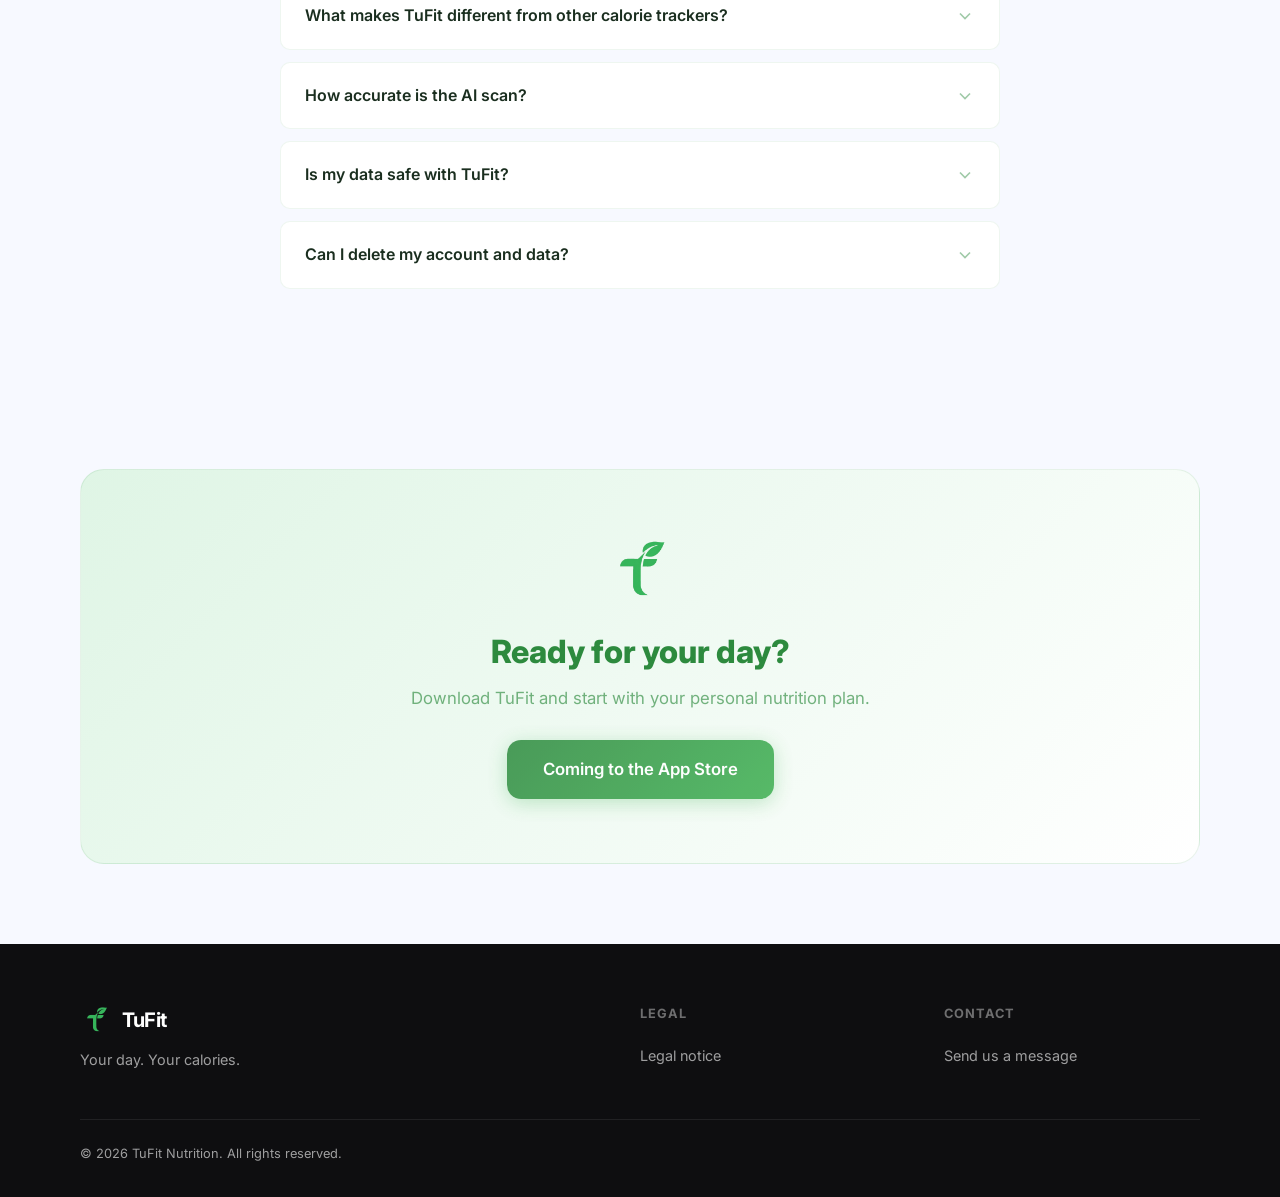
==== commit 388d2373: "Set Pro benefits to five items with Apple Health last. Co-authored-by: Cursor <cursoragent@cursor.co" ====
--- a/index.html
+++ b/index.html
@@ -214,7 +214,7 @@
             <li>Unlimited AI photo scans</li>
             <li>Unlimited history &amp; progress</li>
             <li>Shopping list &amp; favorites</li>
-            <li>Early access to new features</li>
+            <li>Personalized nutrition plan</li>
             <li>Apple Health sync</li>
           </ul>
         </div>
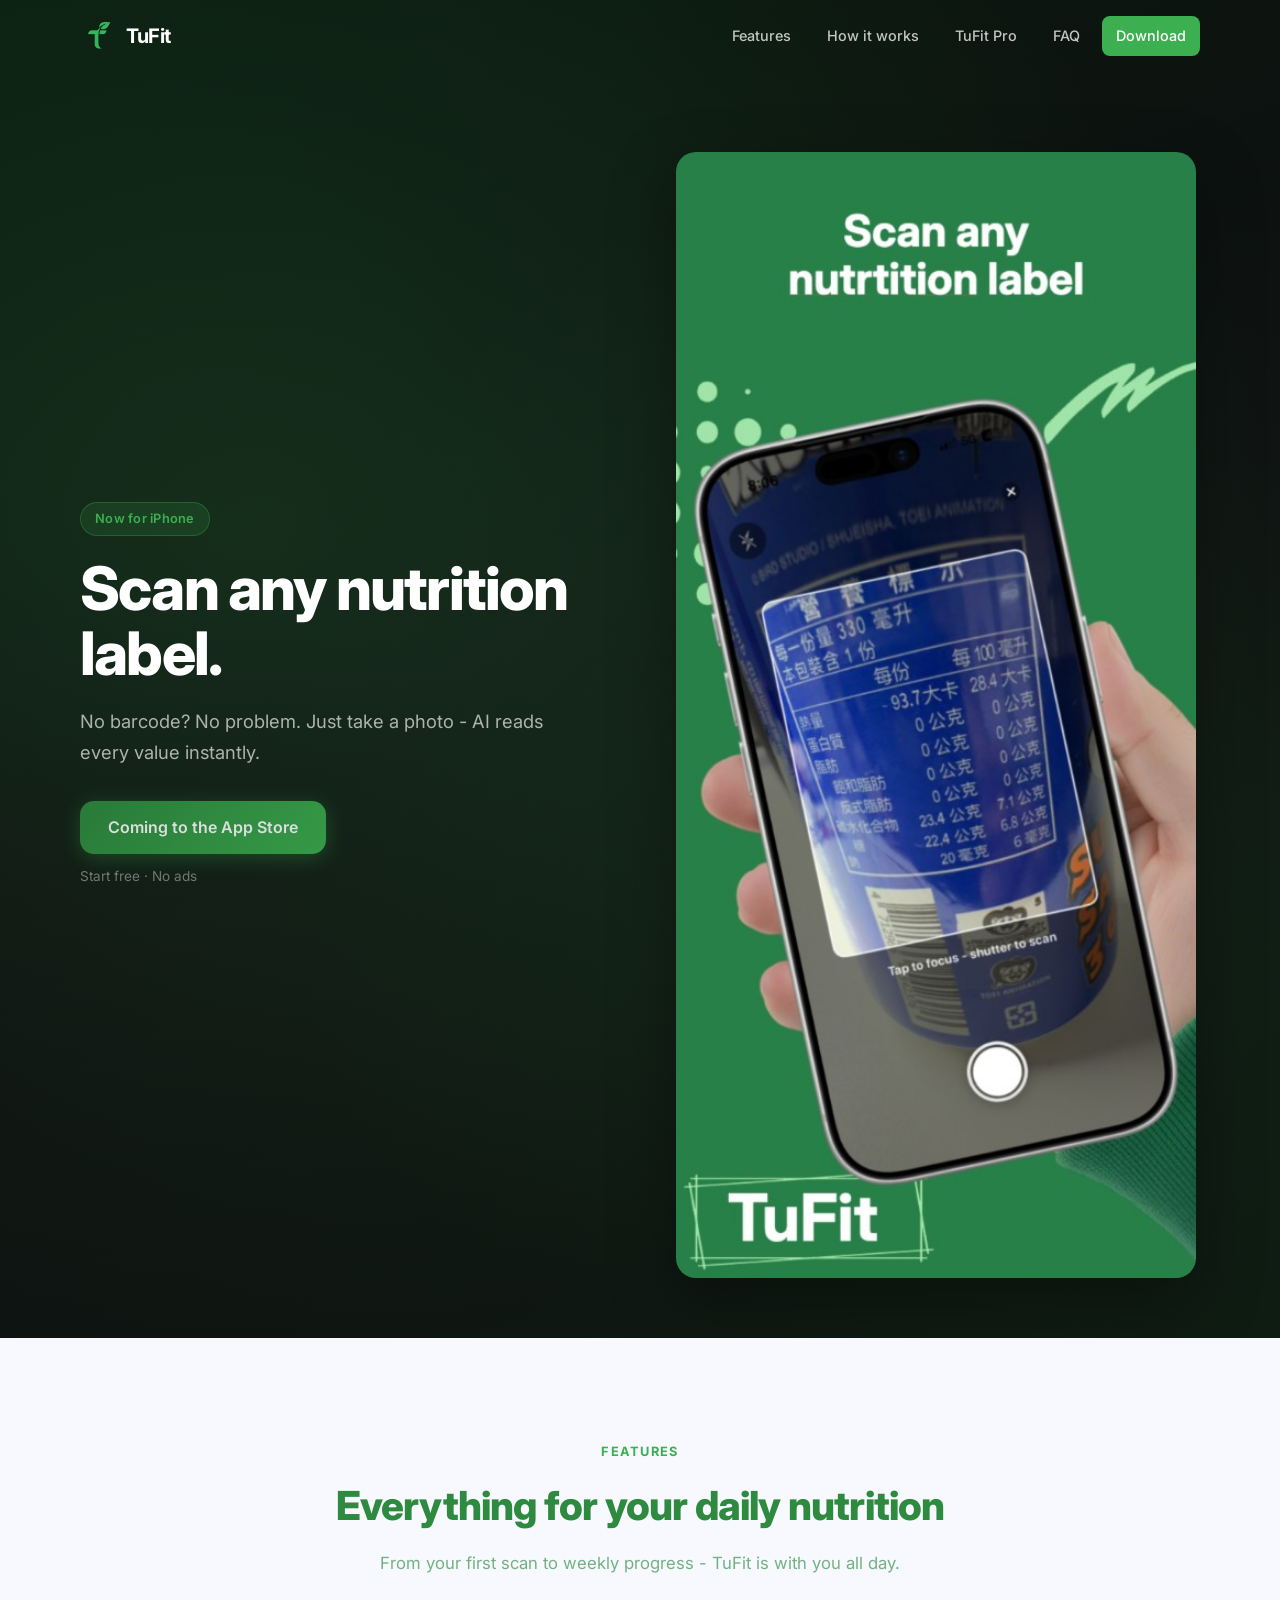
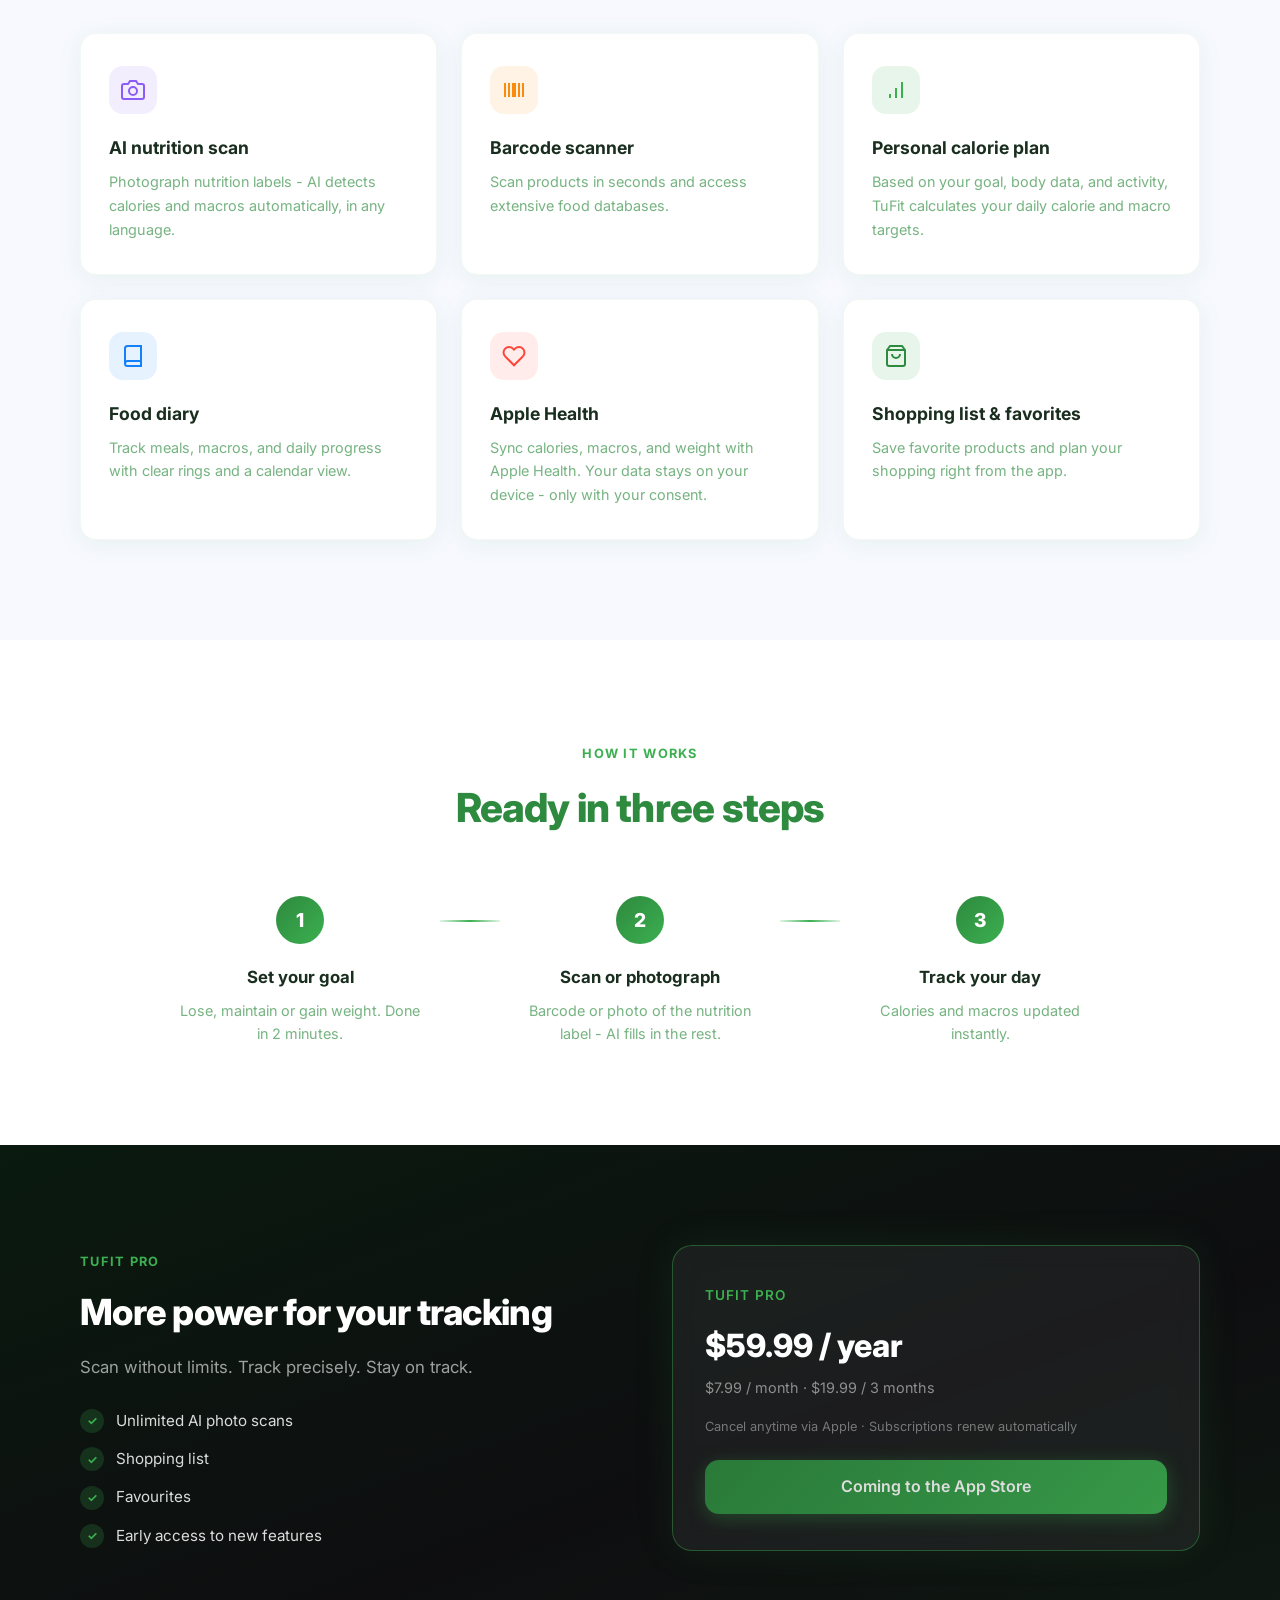
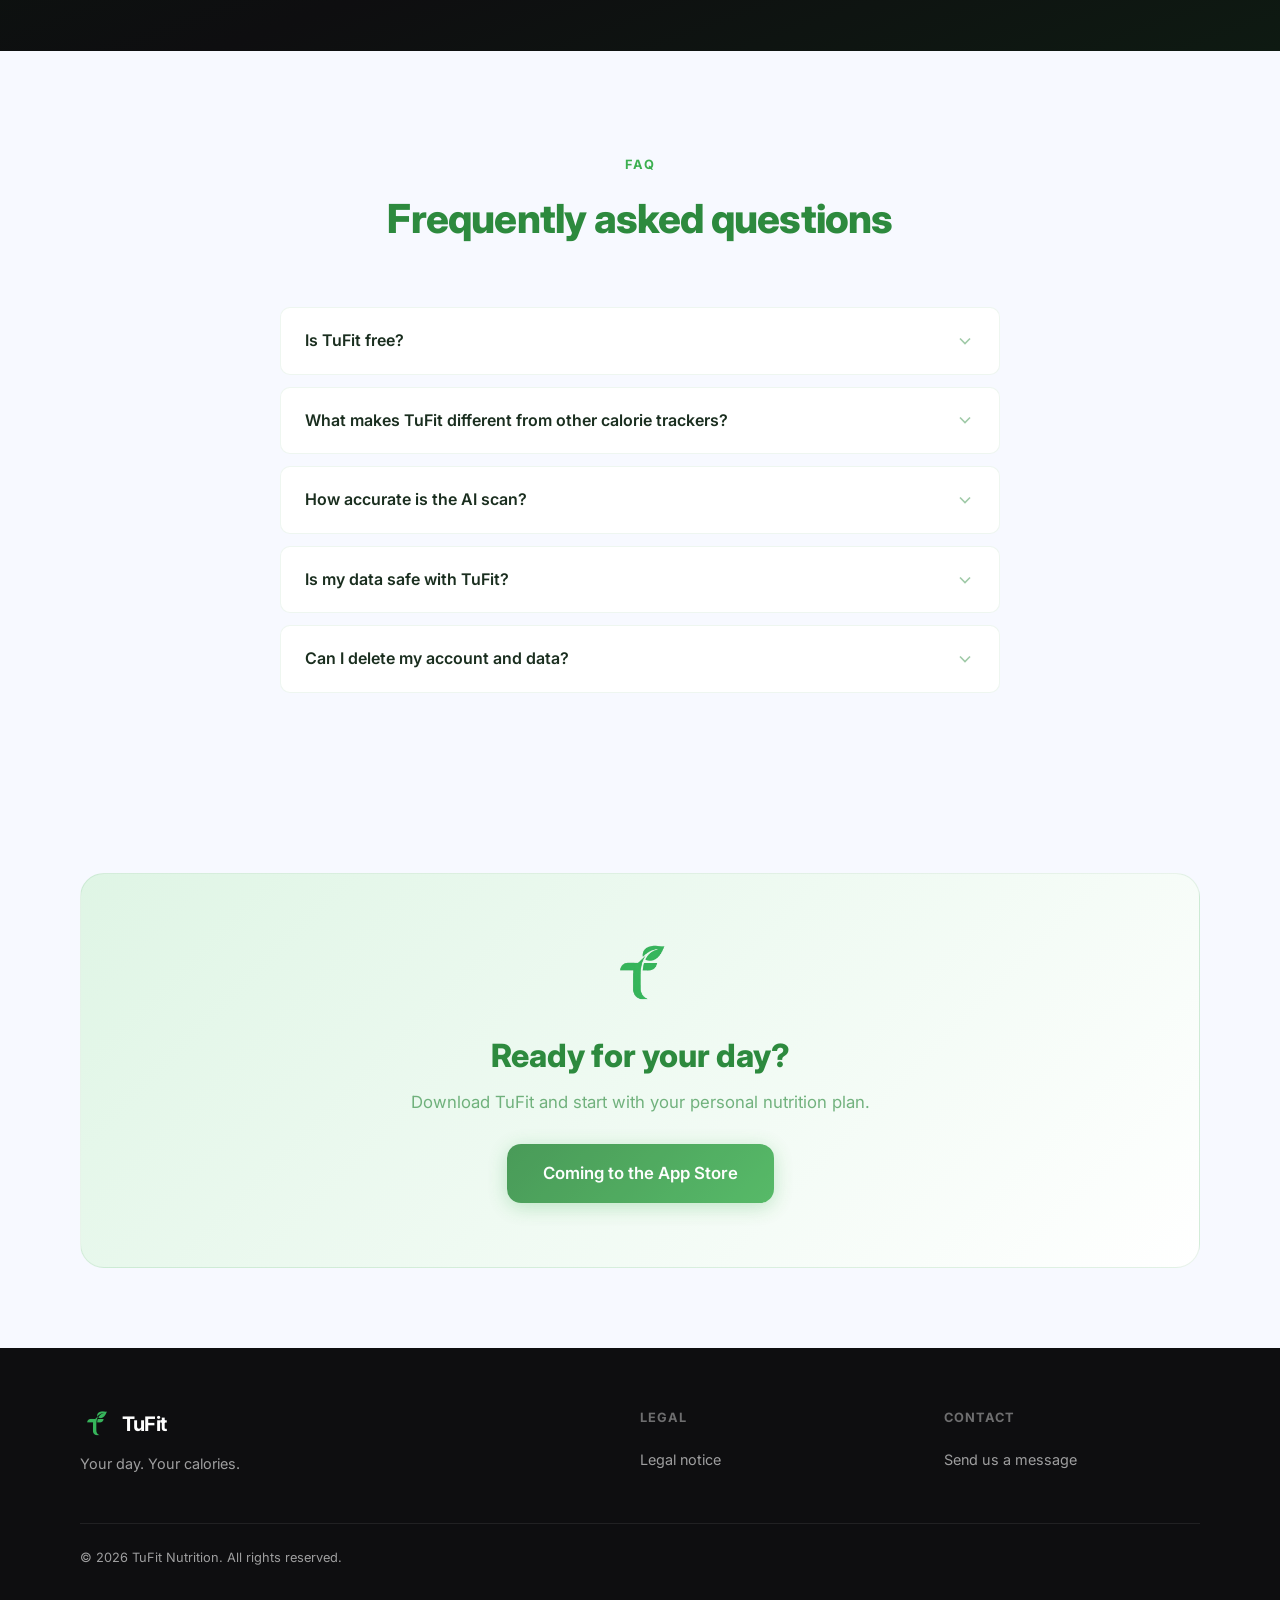
==== commit 2fb354f3: "Update pricing, Pro benefits, FAQ, hero image, and legal notice. Switch to USD pricing, replace hero" ====
--- a/index.html
+++ b/index.html
@@ -57,67 +57,8 @@
           </div>
         </div>
 
-        <div class="hero-phone reveal reveal-delay-1" aria-hidden="true">
-          <div class="phone-frame">
-            <div class="phone-notch"></div>
-            <div class="phone-screen">
-              <div class="mock-header">
-                <span class="mock-title">Today</span>
-                <span class="mock-date">Jul 14</span>
-              </div>
-              <div class="mock-ring-wrap">
-                <svg class="mock-ring" viewBox="0 0 120 120">
-                  <circle cx="60" cy="60" r="52" class="ring-track"/>
-                  <circle cx="60" cy="60" r="52" class="ring-fill" style="--progress: 0.72"/>
-                </svg>
-                <div class="mock-ring-center">
-                  <span class="mock-kcal-value">1,842</span>
-                  <span class="mock-kcal-label">kcal</span>
-                  <span class="mock-kcal-goal">/ 2,100</span>
-                </div>
-              </div>
-              <div class="mock-macros">
-                <div class="mock-macro carbs">
-                  <span class="mock-macro-label">Carbs</span>
-                  <div class="mock-macro-bar"><div style="width: 65%"></div></div>
-                  <span class="mock-macro-val">168g</span>
-                </div>
-                <div class="mock-macro protein">
-                  <span class="mock-macro-label">Protein</span>
-                  <div class="mock-macro-bar"><div style="width: 82%"></div></div>
-                  <span class="mock-macro-val">124g</span>
-                </div>
-                <div class="mock-macro fat">
-                  <span class="mock-macro-label">Fat</span>
-                  <div class="mock-macro-bar"><div style="width: 54%"></div></div>
-                  <span class="mock-macro-val">48g</span>
-                </div>
-              </div>
-              <div class="mock-foods">
-                <div class="mock-food">
-                  <div class="mock-food-icon">🥣</div>
-                  <div class="mock-food-info">
-                    <span>Oatmeal</span>
-                    <small>320 kcal</small>
-                  </div>
-                </div>
-                <div class="mock-food">
-                  <div class="mock-food-icon">🥛</div>
-                  <div class="mock-food-info">
-                    <span>Greek yogurt</span>
-                    <small>145 kcal</small>
-                  </div>
-                </div>
-                <div class="mock-food">
-                  <div class="mock-food-icon">🍗</div>
-                  <div class="mock-food-info">
-                    <span>Chicken breast</span>
-                    <small>280 kcal</small>
-                  </div>
-                </div>
-              </div>
-            </div>
-          </div>
+        <div class="hero-visual reveal reveal-delay-1">
+          <img src="assets/hero-scan.png" alt="TuFit scanning a nutrition label with AI" width="560" height="560" class="hero-image">
         </div>
       </div>
     </section>
@@ -212,19 +153,18 @@
           <p class="pro-subtitle">Scan without limits. Track precisely. Stay on track.</p>
           <ul class="pro-benefits">
             <li>Unlimited AI photo scans</li>
-            <li>Unlimited history &amp; progress</li>
-            <li>Shopping list &amp; favorites</li>
-            <li>Personalized nutrition plan</li>
-            <li>Apple Health sync</li>
+            <li>Shopping list</li>
+            <li>Favourites</li>
+            <li>Early access to new features</li>
           </ul>
         </div>
         <div class="pro-pricing reveal reveal-delay-1">
           <div class="price-card featured">
             <span class="price-label">TuFit Pro</span>
             <div class="price-row">
-              <span class="price">€49.99 / year</span>
-            </div>
-            <span class="price-alt">€6.99 / month · €17.99 / 3 months</span>
+              <span class="price">$59.99 / year</span>
+            </div>
+            <span class="price-alt">$7.99 / month · $19.99 / 3 months</span>
             <p class="price-note">Cancel anytime via Apple · Subscriptions renew automatically</p>
             <a href="#download" class="btn btn-primary btn-block" data-app-store>Download on the App Store</a>
           </div>
@@ -244,7 +184,7 @@
               <span>Is TuFit free?</span>
               <svg class="faq-chevron" viewBox="0 0 24 24" fill="none" stroke="currentColor" stroke-width="2"><polyline points="6 9 12 15 18 9"/></svg>
             </button>
-            <div class="faq-answer"><p>Yes. TuFit is free to download. The free version includes barcode scanning, manual entry, one AI photo scan to try, a 7-day food history and your personal calorie plan. TuFit Pro unlocks unlimited AI scans, full history, favourites and shopping list.</p></div>
+            <div class="faq-answer"><p>Yes. TuFit is free to download. The free version includes barcode scanning, manual entry, one AI photo scan to try and your personal calorie plan. TuFit Pro unlocks unlimited AI scans, favourites and shopping list.</p></div>
           </div>
           <div class="faq-item reveal reveal-delay-1">
             <button class="faq-question" type="button">
--- a/css/styles.css
+++ b/css/styles.css
@@ -274,7 +274,22 @@
   color: rgba(255, 255, 255, 0.4);
 }
 
-/* ── Phone Mockup ── */
+/* ── Hero visual ── */
+
+.hero-visual {
+  display: flex;
+  justify-content: center;
+  align-items: center;
+}
+
+.hero-image {
+  width: min(100%, 520px);
+  height: auto;
+  border-radius: 20px;
+  box-shadow: 0 24px 64px rgba(0, 0, 0, 0.35);
+}
+
+/* ── Phone Mockup (legacy) ── */
 
 .hero-phone {
   display: flex;
@@ -961,6 +976,8 @@
   }
 
   .hero-subtitle { margin-inline: auto; }
+  .hero-visual { order: -1; }
+  .hero-image { width: min(100%, 400px); }
   .hero-phone { order: -1; }
   .phone-frame { transform: none; animation: none; }
 
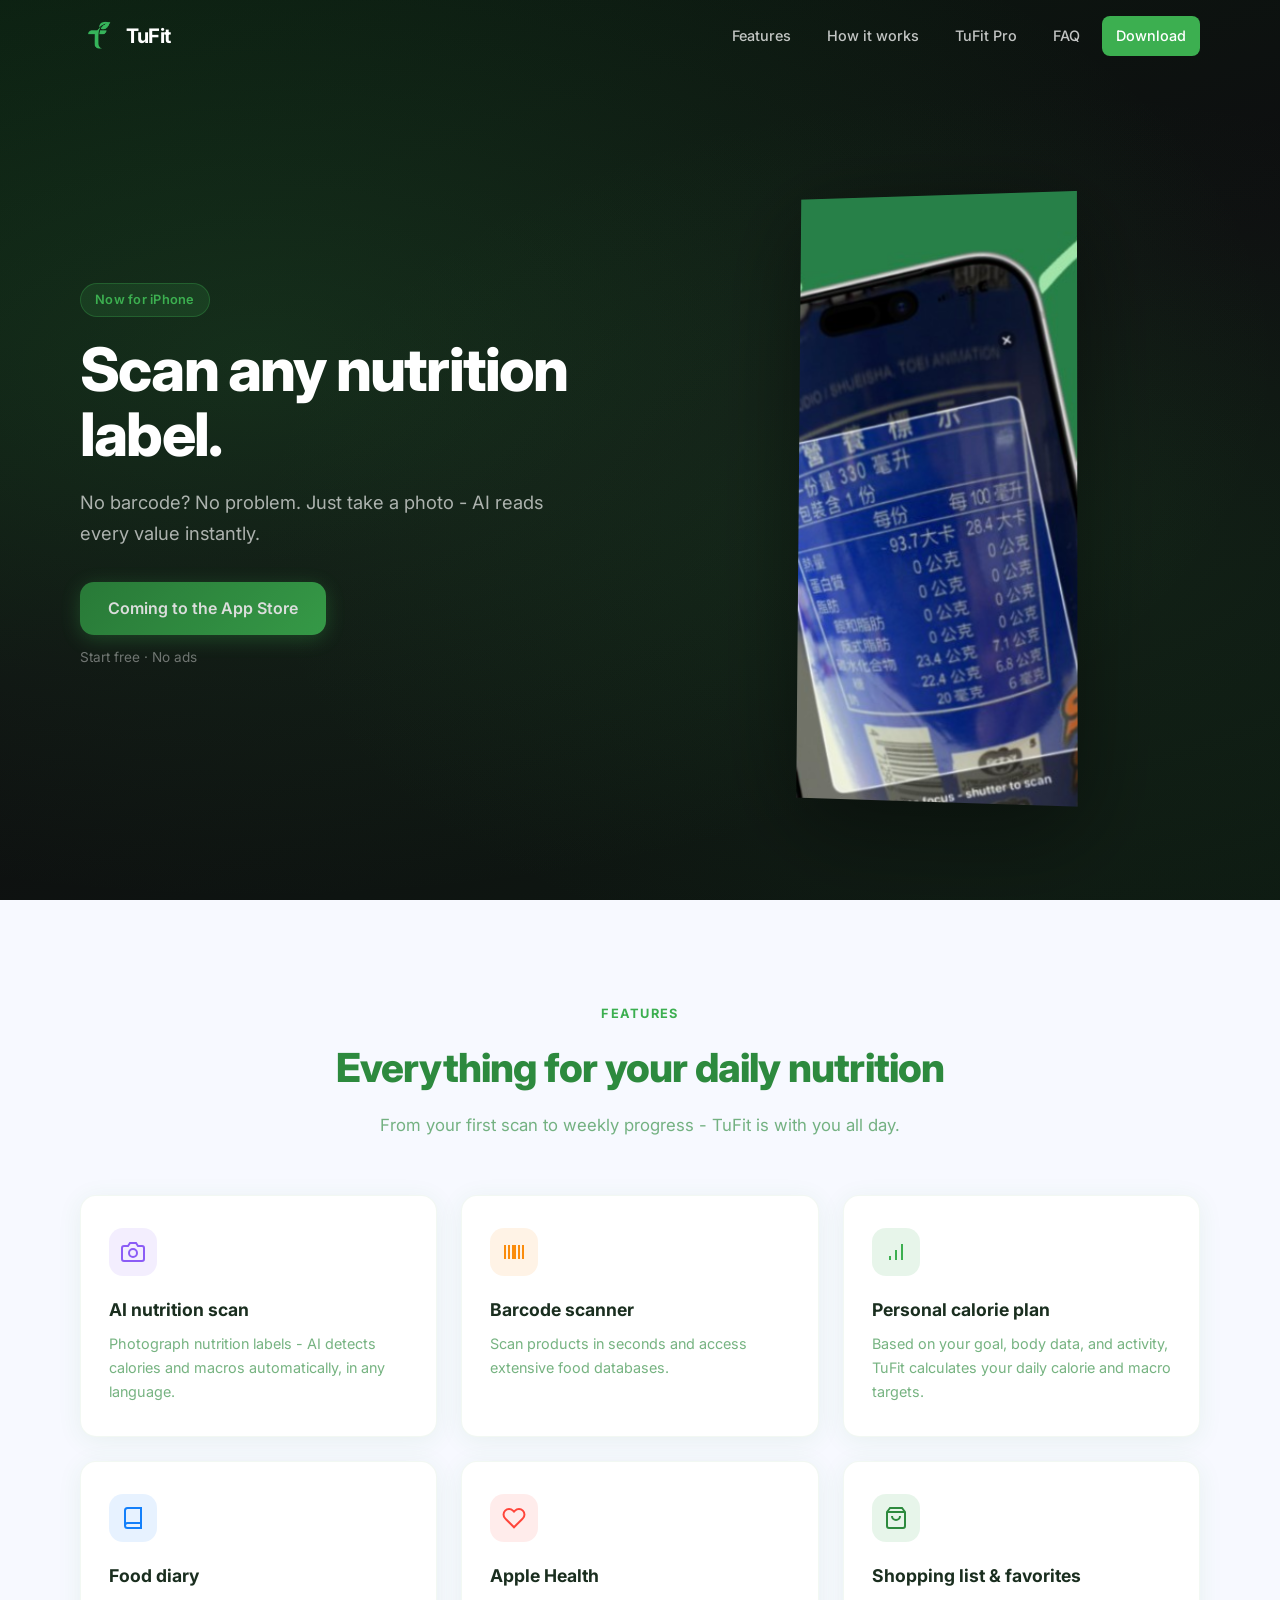
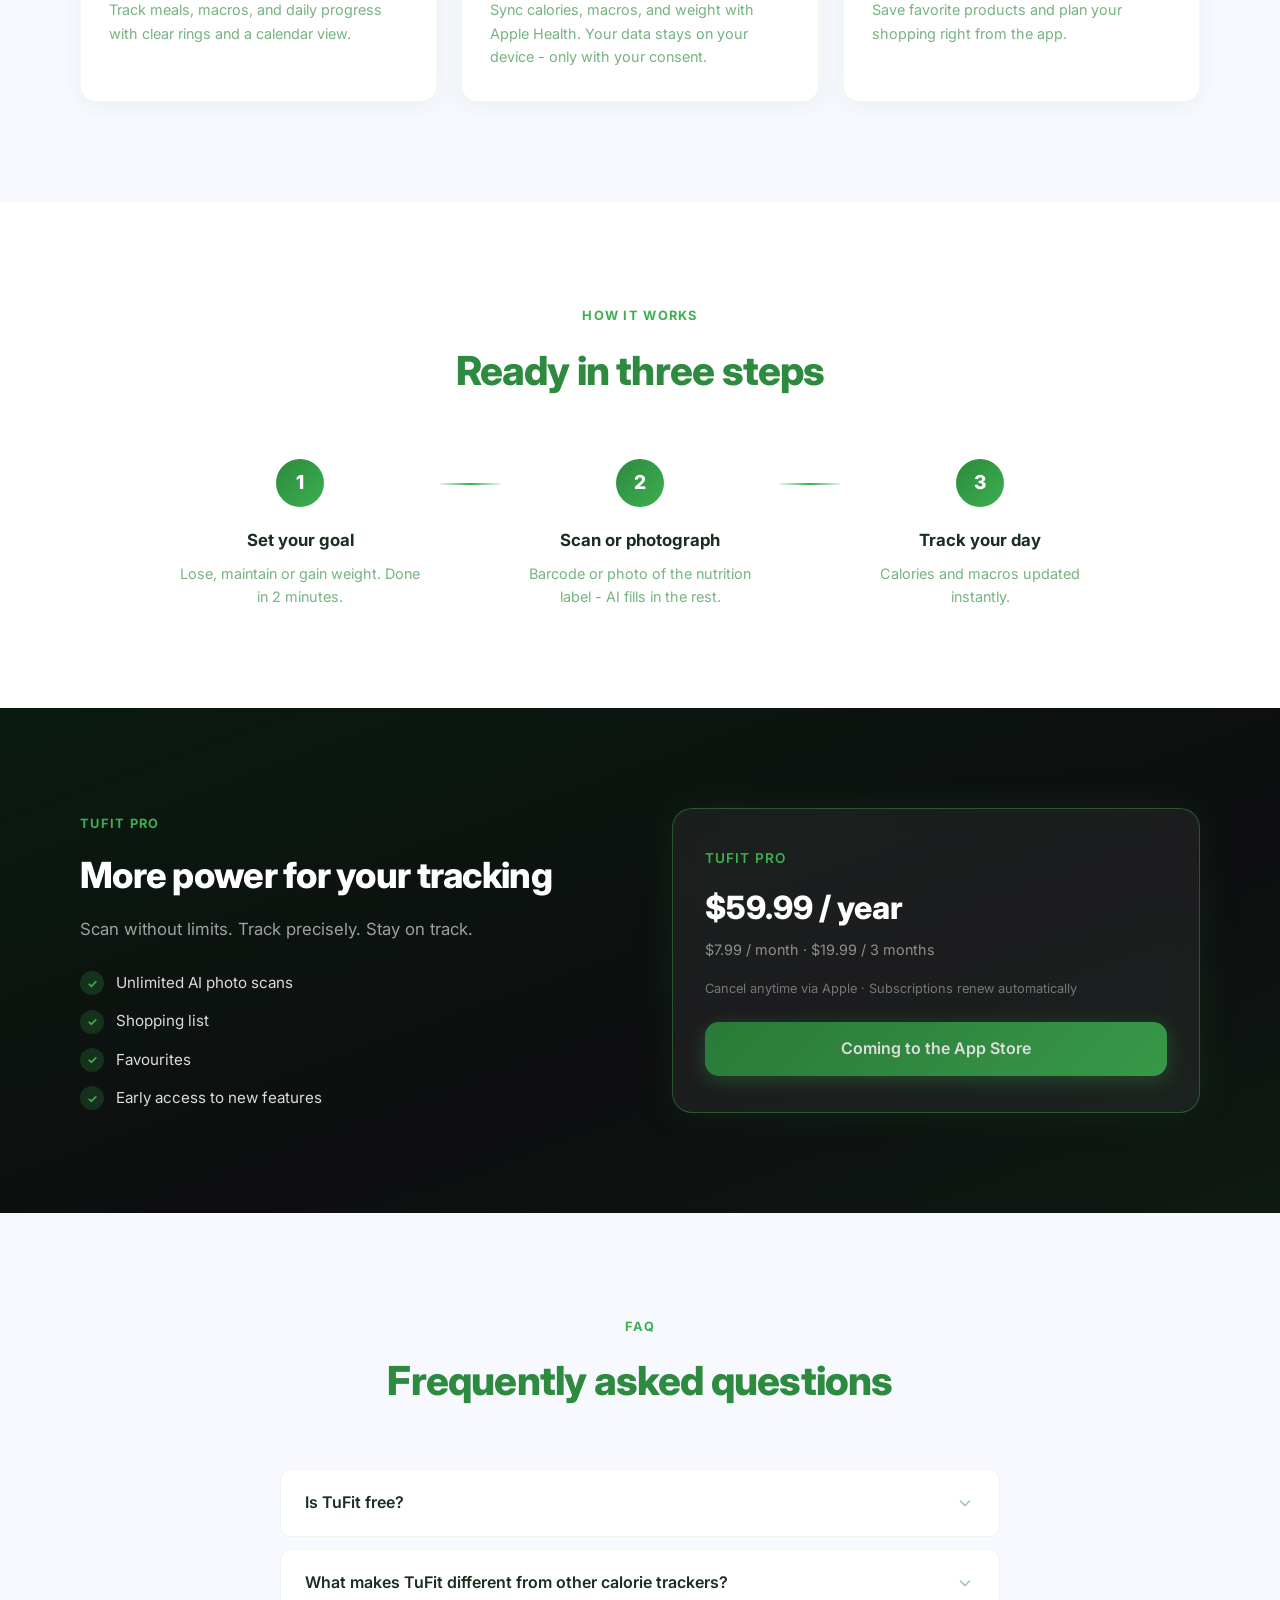
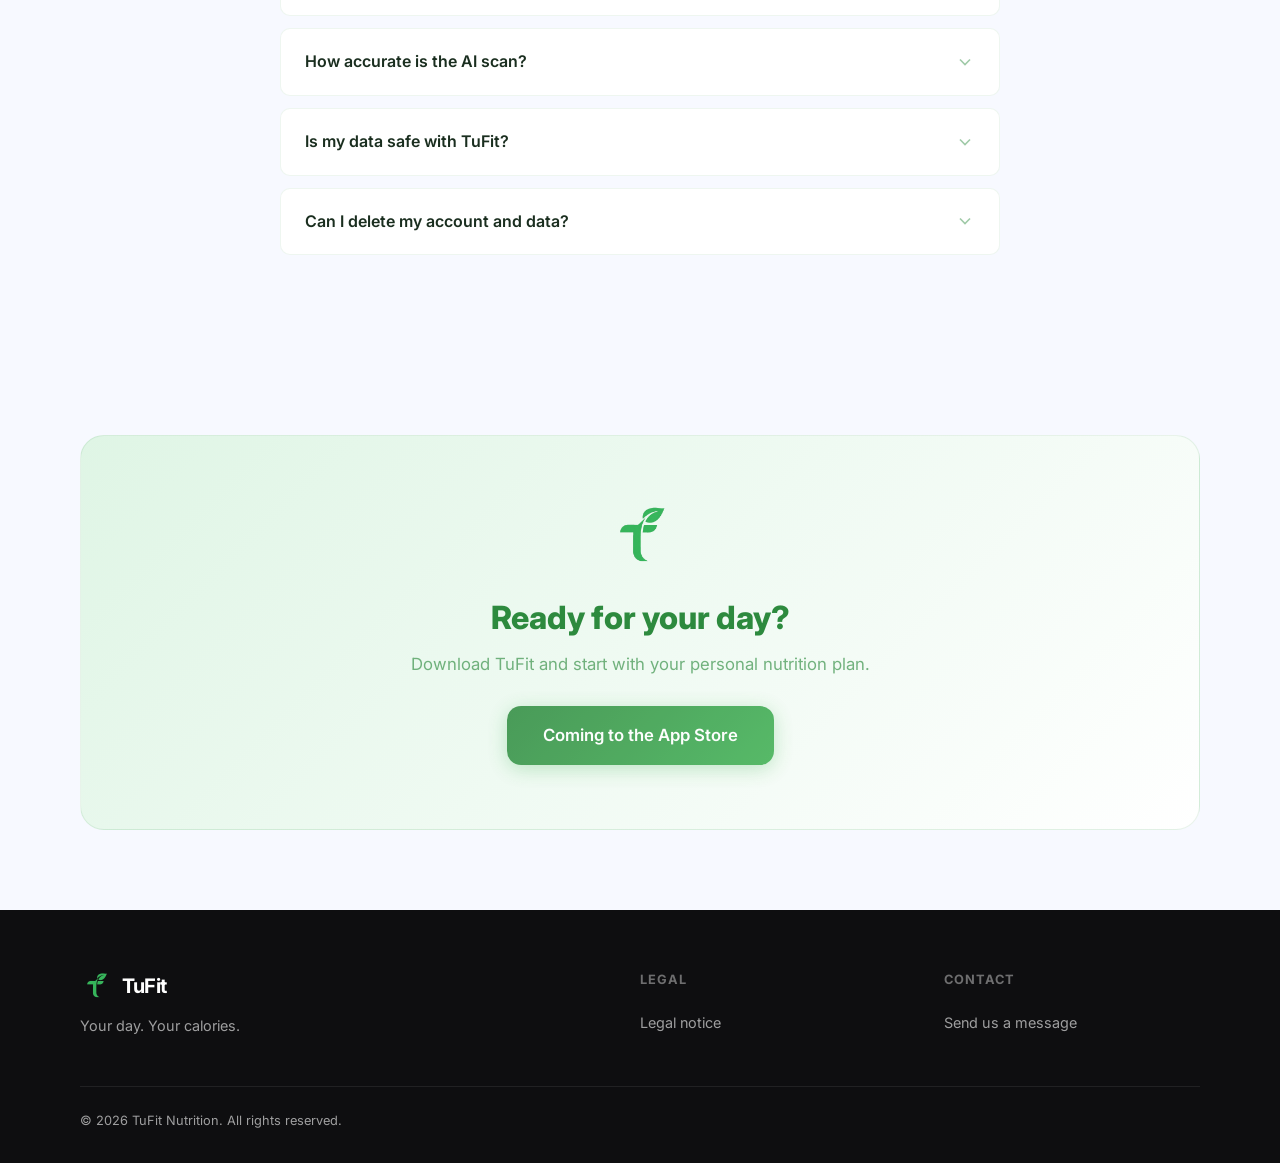
==== commit 7d187dd5: "Show cropped phone in hero, fix FAQ Pro list, trim legal heading. Isolate phone from marketing graph" ====
--- a/index.html
+++ b/index.html
@@ -57,8 +57,8 @@
           </div>
         </div>
 
-        <div class="hero-visual reveal reveal-delay-1">
-          <img src="assets/hero-scan.png" alt="TuFit scanning a nutrition label with AI" width="560" height="560" class="hero-image">
+        <div class="hero-phone reveal reveal-delay-1">
+          <img src="assets/hero-phone.png" alt="TuFit AI nutrition label scan on iPhone" width="262" height="568" class="hero-phone-img">
         </div>
       </div>
     </section>
@@ -184,7 +184,7 @@
               <span>Is TuFit free?</span>
               <svg class="faq-chevron" viewBox="0 0 24 24" fill="none" stroke="currentColor" stroke-width="2"><polyline points="6 9 12 15 18 9"/></svg>
             </button>
-            <div class="faq-answer"><p>Yes. TuFit is free to download. The free version includes barcode scanning, manual entry, one AI photo scan to try and your personal calorie plan. TuFit Pro unlocks unlimited AI scans, favourites and shopping list.</p></div>
+            <div class="faq-answer"><p>Yes. TuFit is free to download. The free version includes barcode scanning, manual entry, one AI photo scan to try and your personal calorie plan. TuFit Pro unlocks unlimited AI photo scans, shopping list, favourites and early access to new features.</p></div>
           </div>
           <div class="faq-item reveal reveal-delay-1">
             <button class="faq-question" type="button">
--- a/css/styles.css
+++ b/css/styles.css
@@ -274,7 +274,24 @@
   color: rgba(255, 255, 255, 0.4);
 }
 
-/* ── Hero visual ── */
+/* ── Hero phone ── */
+
+.hero-phone {
+  display: flex;
+  justify-content: center;
+  align-items: center;
+  perspective: 1000px;
+}
+
+.hero-phone-img {
+  width: min(100%, 280px);
+  height: auto;
+  filter: drop-shadow(0 24px 48px rgba(0, 0, 0, 0.45));
+  transform: rotateY(-6deg) rotateX(2deg);
+  animation: phoneFloat 6s ease-in-out infinite;
+}
+
+/* ── Hero visual (legacy) ── */
 
 .hero-visual {
   display: flex;
@@ -976,9 +993,9 @@
   }
 
   .hero-subtitle { margin-inline: auto; }
+  .hero-phone { order: -1; }
+  .hero-phone-img { transform: none; animation: none; width: min(100%, 240px); }
   .hero-visual { order: -1; }
-  .hero-image { width: min(100%, 400px); }
-  .hero-phone { order: -1; }
   .phone-frame { transform: none; animation: none; }
 
   .feature-grid { grid-template-columns: repeat(2, 1fr); }
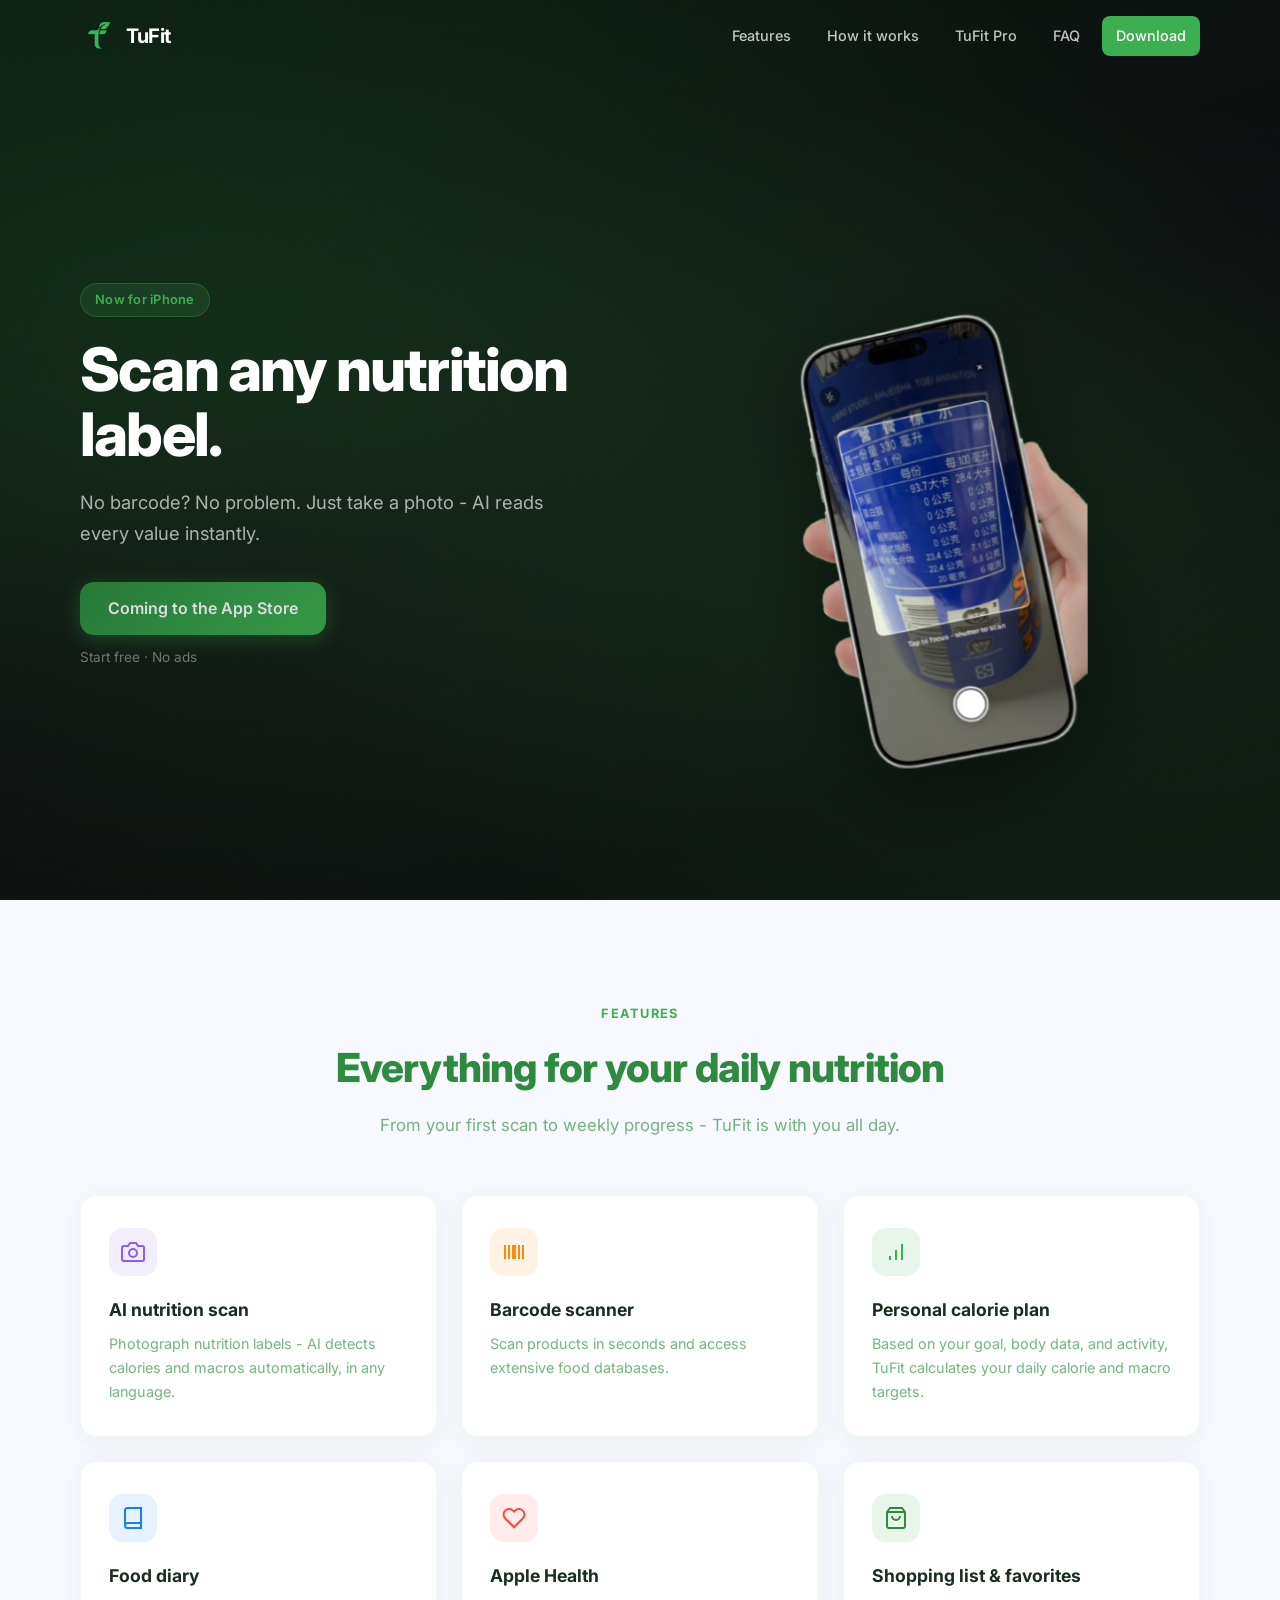
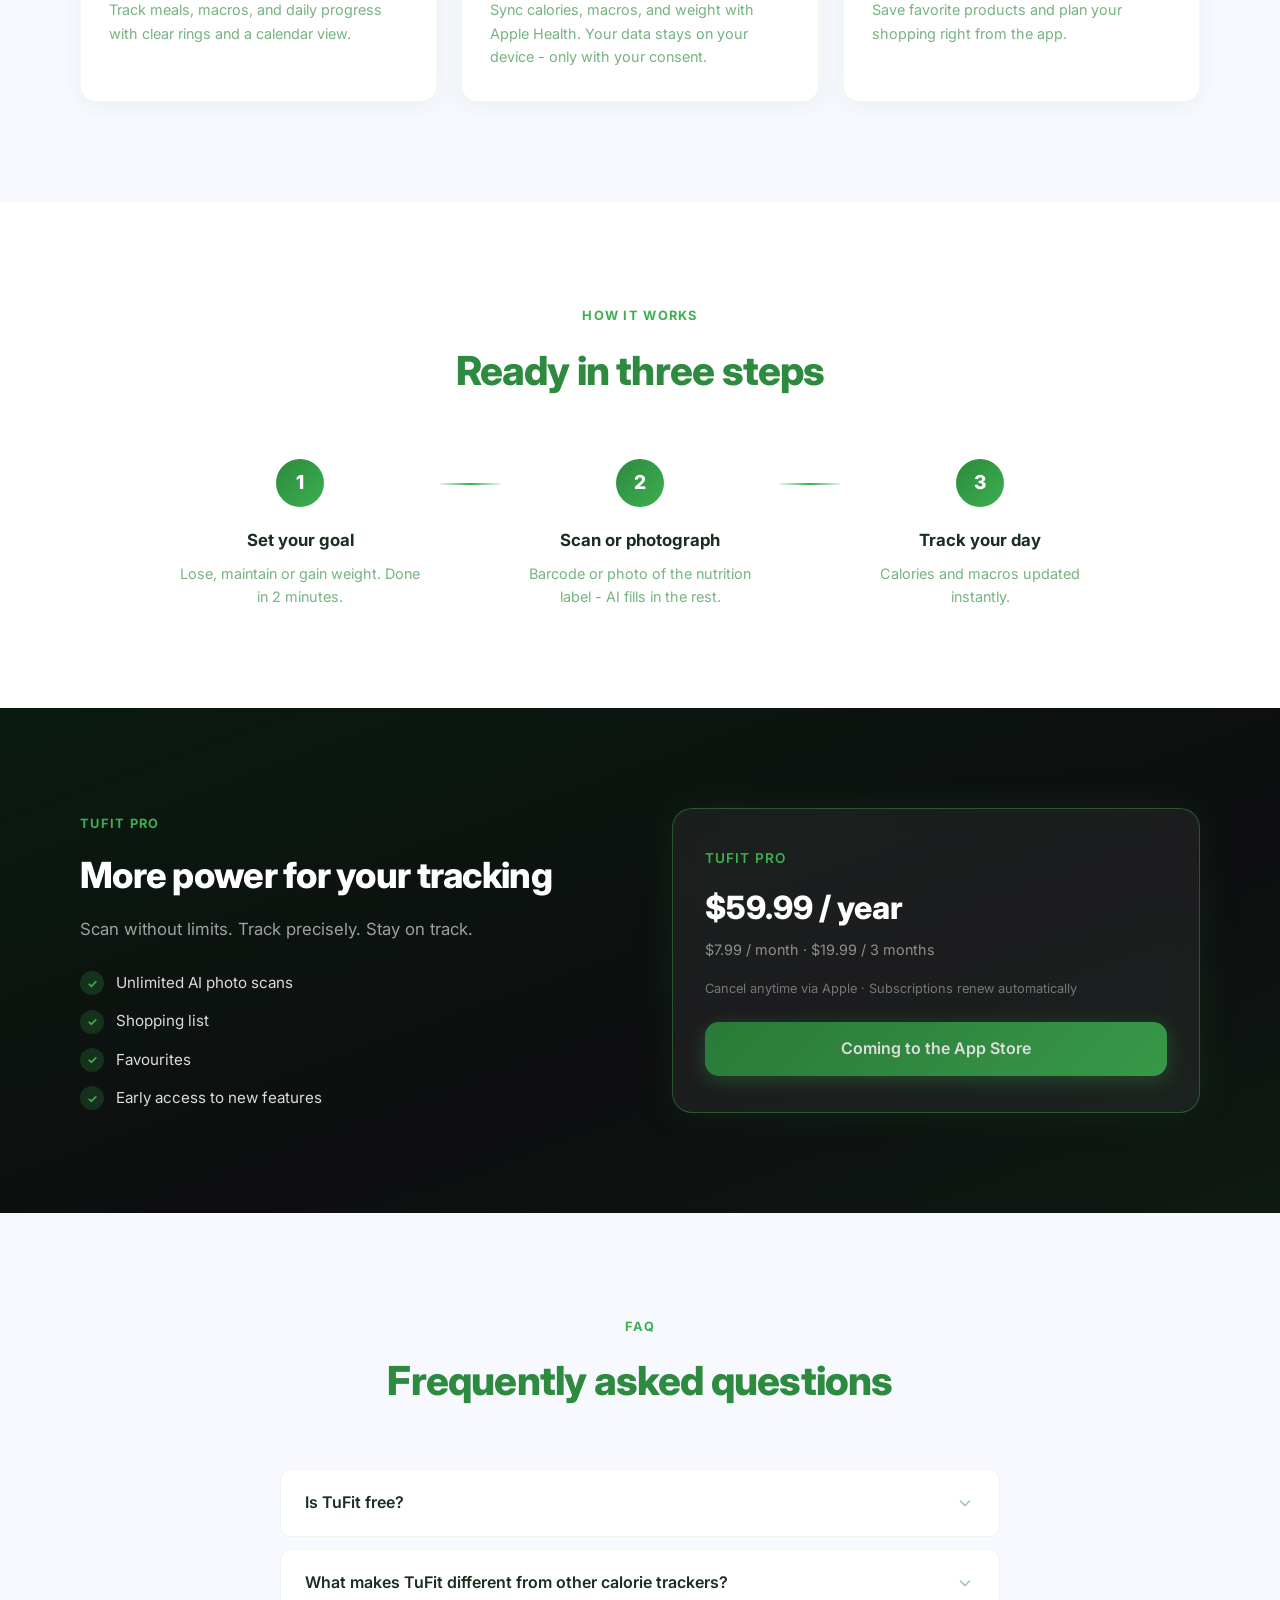
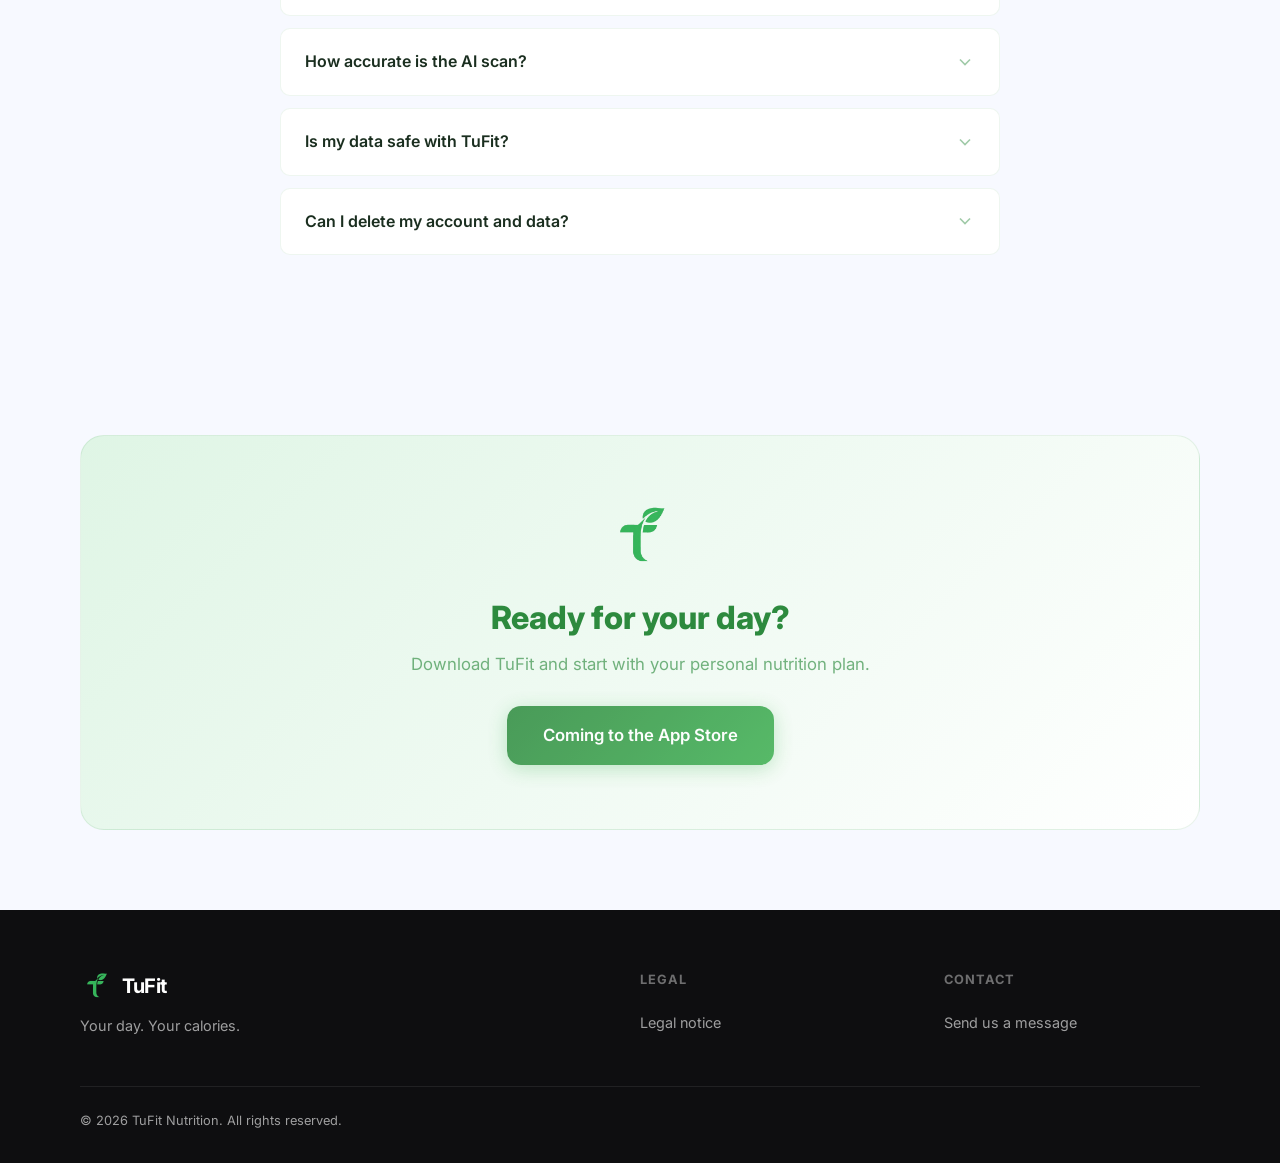
==== commit eead6bbe: "Replace hero phone with transparent cutout image. Use background-removed phone asset for cleaner her" ====
--- a/index.html
+++ b/index.html
@@ -58,7 +58,7 @@
         </div>
 
         <div class="hero-phone reveal reveal-delay-1">
-          <img src="assets/hero-phone.png" alt="TuFit AI nutrition label scan on iPhone" width="262" height="568" class="hero-phone-img">
+          <img src="assets/hero-phone.png" alt="TuFit AI nutrition label scan on iPhone" width="339" height="735" class="hero-phone-img">
         </div>
       </div>
     </section>
--- a/css/styles.css
+++ b/css/styles.css
@@ -284,7 +284,7 @@
 }
 
 .hero-phone-img {
-  width: min(100%, 280px);
+  width: min(100%, 300px);
   height: auto;
   filter: drop-shadow(0 24px 48px rgba(0, 0, 0, 0.45));
   transform: rotateY(-6deg) rotateX(2deg);
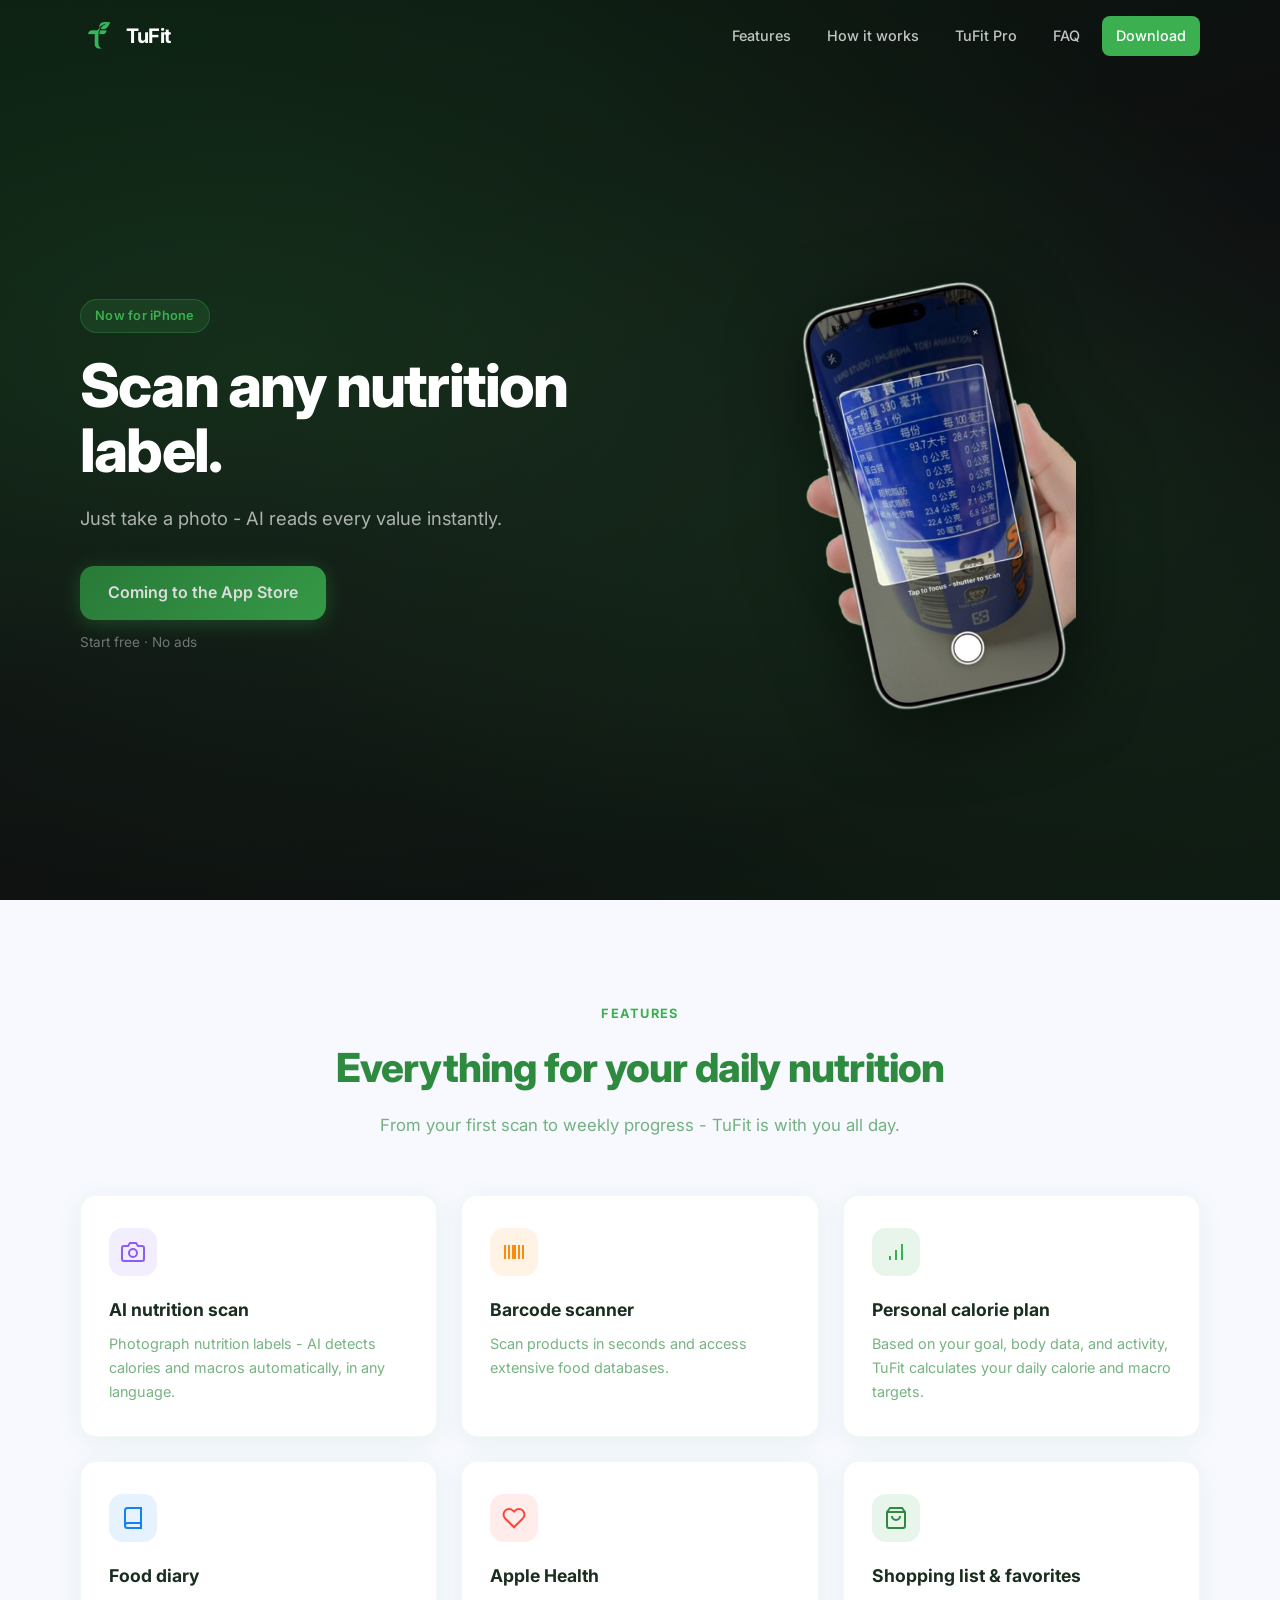
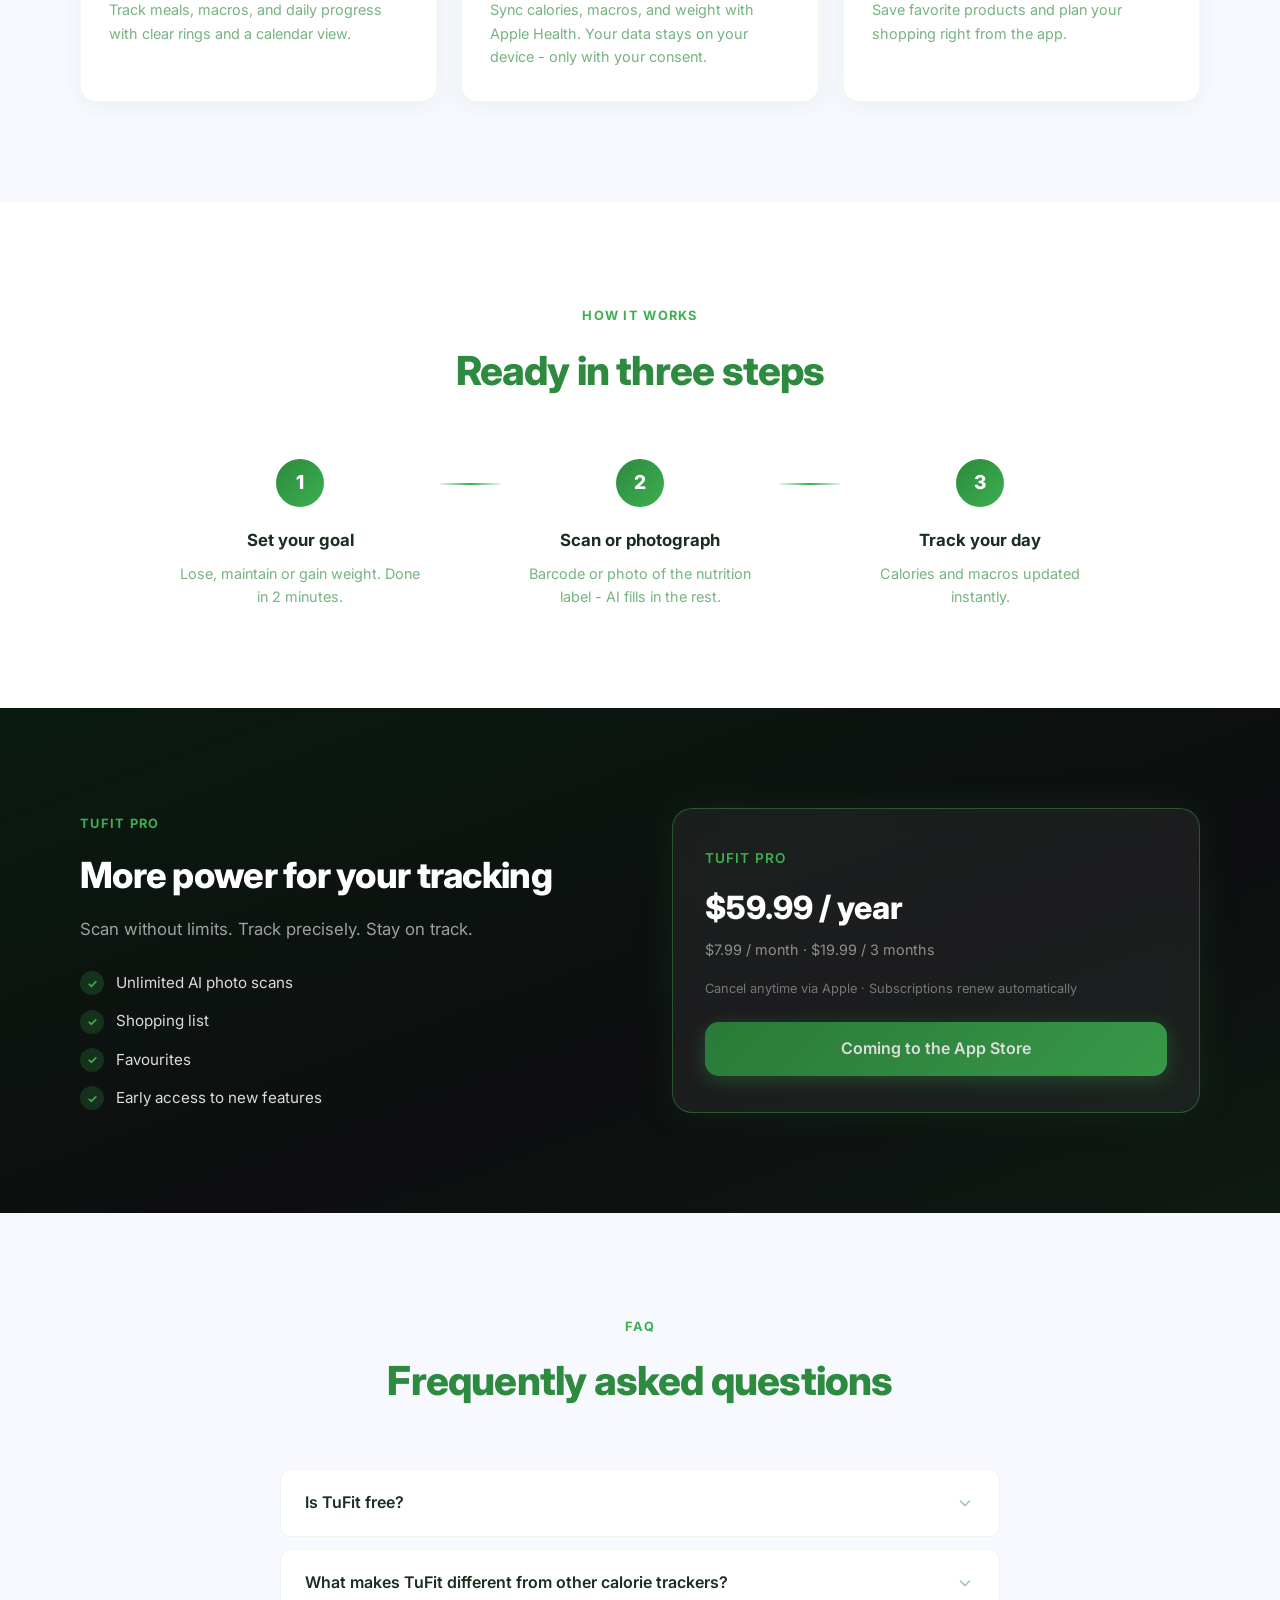
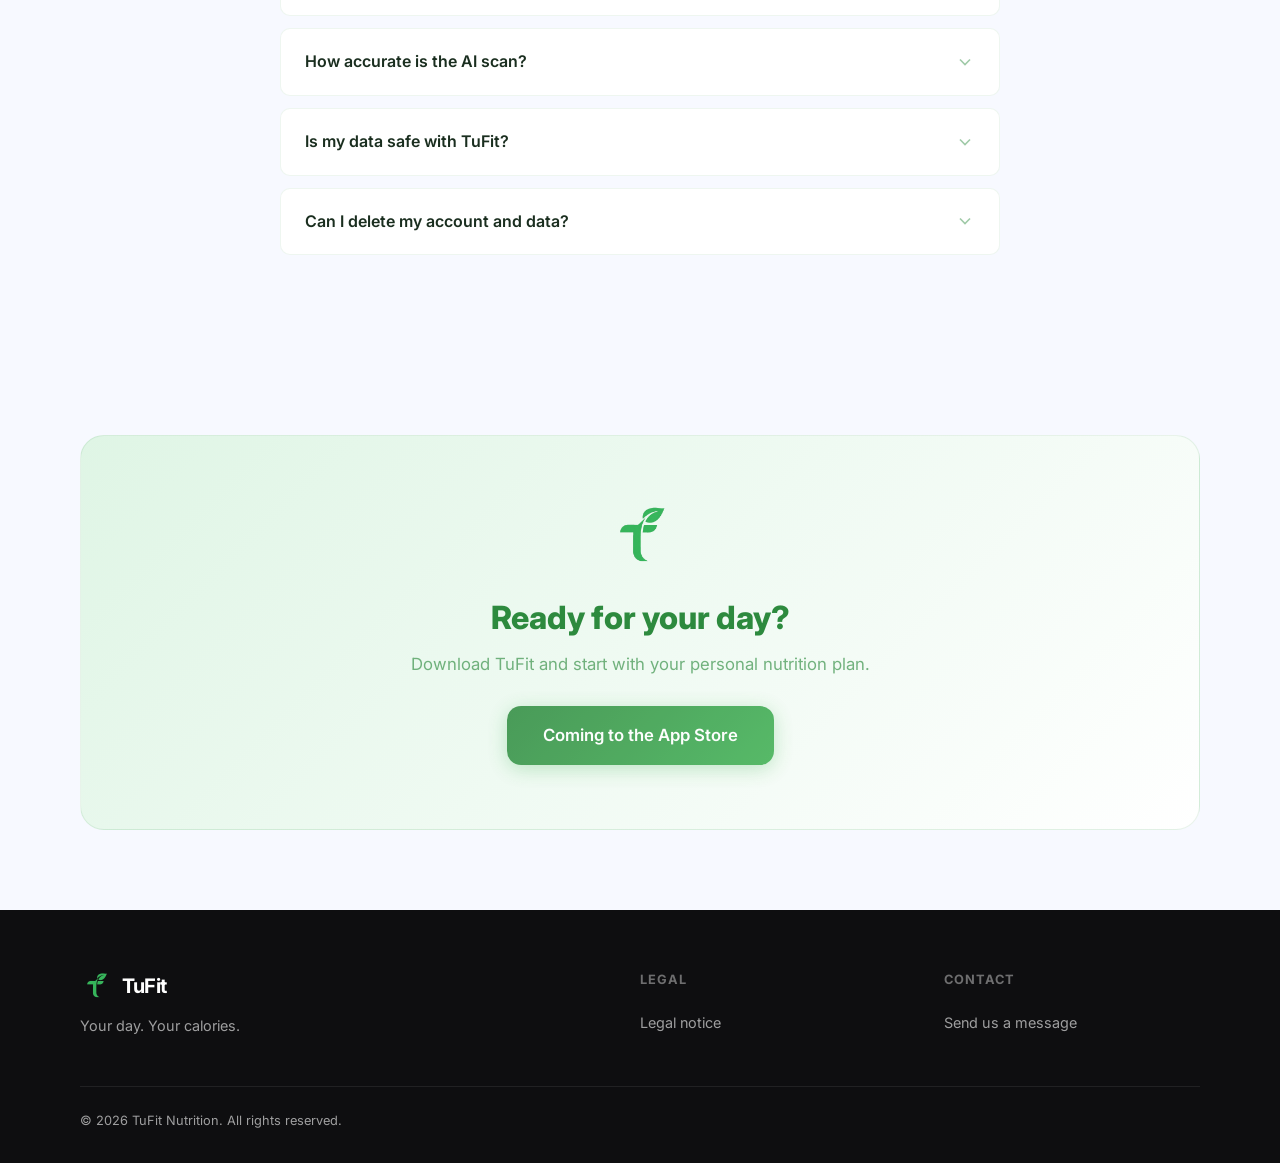
==== commit d6a80cbe: "Refine hero: drop slogan and present phone cleanly. Remove "No barcode? No problem." and show a tigh" ====
--- a/index.html
+++ b/index.html
@@ -4,12 +4,12 @@
   <meta charset="UTF-8">
   <meta name="viewport" content="width=device-width, initial-scale=1.0">
   <title>TuFit Nutrition - Scan any nutrition label</title>
-  <meta name="description" content="No barcode? No problem. Photograph any nutrition label - AI reads every value instantly. Calorie and macro tracking for iOS.">
+  <meta name="description" content="Photograph any nutrition label - AI reads every value instantly. Calorie and macro tracking for iOS.">
   <meta name="theme-color" content="#0e0e10">
   <meta property="og:type" content="website">
   <meta property="og:url" content="https://tufitnutrition.com">
   <meta property="og:title" content="TuFit Nutrition - Scan any nutrition label">
-  <meta property="og:description" content="No barcode? No problem. Just take a photo - AI reads every value instantly.">
+  <meta property="og:description" content="Just take a photo - AI reads every value instantly.">
   <meta property="og:image" content="https://tufitnutrition.com/assets/app-logo.png">
   <meta name="twitter:card" content="summary_large_image">
   <link rel="icon" type="image/png" href="assets/favicon.png">
@@ -50,7 +50,7 @@
         <div class="hero-content reveal">
           <span class="hero-badge">Now for iPhone</span>
           <h1 class="hero-title">Scan any nutrition label.</h1>
-          <p class="hero-subtitle">No barcode? No problem. Just take a photo - AI reads every value instantly.</p>
+          <p class="hero-subtitle">Just take a photo - AI reads every value instantly.</p>
           <div class="hero-actions">
             <a href="#" class="btn btn-primary" data-app-store>Download on the App Store</a>
             <p class="hero-note">Start free · No ads</p>
@@ -58,7 +58,8 @@
         </div>
 
         <div class="hero-phone reveal reveal-delay-1">
-          <img src="assets/hero-phone.png" alt="TuFit AI nutrition label scan on iPhone" width="339" height="735" class="hero-phone-img">
+          <div class="hero-phone-glow" aria-hidden="true"></div>
+          <img src="assets/hero-phone.png" alt="TuFit AI nutrition label scan on iPhone" width="1005" height="1590" class="hero-phone-img">
         </div>
       </div>
     </section>
--- a/css/styles.css
+++ b/css/styles.css
@@ -277,18 +277,32 @@
 /* ── Hero phone ── */
 
 .hero-phone {
+  position: relative;
   display: flex;
   justify-content: center;
   align-items: center;
-  perspective: 1000px;
+  justify-self: center;
+  width: min(100%, 280px);
+}
+
+.hero-phone-glow {
+  position: absolute;
+  width: 78%;
+  height: 72%;
+  border-radius: 50%;
+  background: radial-gradient(circle, rgba(60, 175, 80, 0.28) 0%, transparent 70%);
+  filter: blur(28px);
+  pointer-events: none;
+  z-index: 0;
 }
 
 .hero-phone-img {
-  width: min(100%, 300px);
+  position: relative;
+  z-index: 1;
+  width: 100%;
   height: auto;
-  filter: drop-shadow(0 24px 48px rgba(0, 0, 0, 0.45));
-  transform: rotateY(-6deg) rotateX(2deg);
-  animation: phoneFloat 6s ease-in-out infinite;
+  display: block;
+  filter: drop-shadow(0 18px 36px rgba(0, 0, 0, 0.5));
 }
 
 /* ── Hero visual (legacy) ── */
@@ -307,12 +321,6 @@
 }
 
 /* ── Phone Mockup (legacy) ── */
-
-.hero-phone {
-  display: flex;
-  justify-content: center;
-  perspective: 1000px;
-}
 
 .phone-frame {
   width: 280px;
@@ -320,13 +328,11 @@
   border-radius: 40px;
   padding: 12px;
   box-shadow: var(--shadow-lg), 0 0 0 1px rgba(255, 255, 255, 0.08);
-  transform: rotateY(-8deg) rotateX(4deg);
-  animation: phoneFloat 6s ease-in-out infinite;
 }
 
 @keyframes phoneFloat {
-  0%, 100% { transform: rotateY(-8deg) rotateX(4deg) translateY(0); }
-  50% { transform: rotateY(-8deg) rotateX(4deg) translateY(-12px); }
+  0%, 100% { transform: translateY(0); }
+  50% { transform: translateY(-10px); }
 }
 
 .phone-notch {
@@ -993,10 +999,8 @@
   }
 
   .hero-subtitle { margin-inline: auto; }
-  .hero-phone { order: -1; }
-  .hero-phone-img { transform: none; animation: none; width: min(100%, 240px); }
+  .hero-phone { order: -1; width: min(100%, 220px); }
   .hero-visual { order: -1; }
-  .phone-frame { transform: none; animation: none; }
 
   .feature-grid { grid-template-columns: repeat(2, 1fr); }
   .pro-grid { grid-template-columns: 1fr; }
